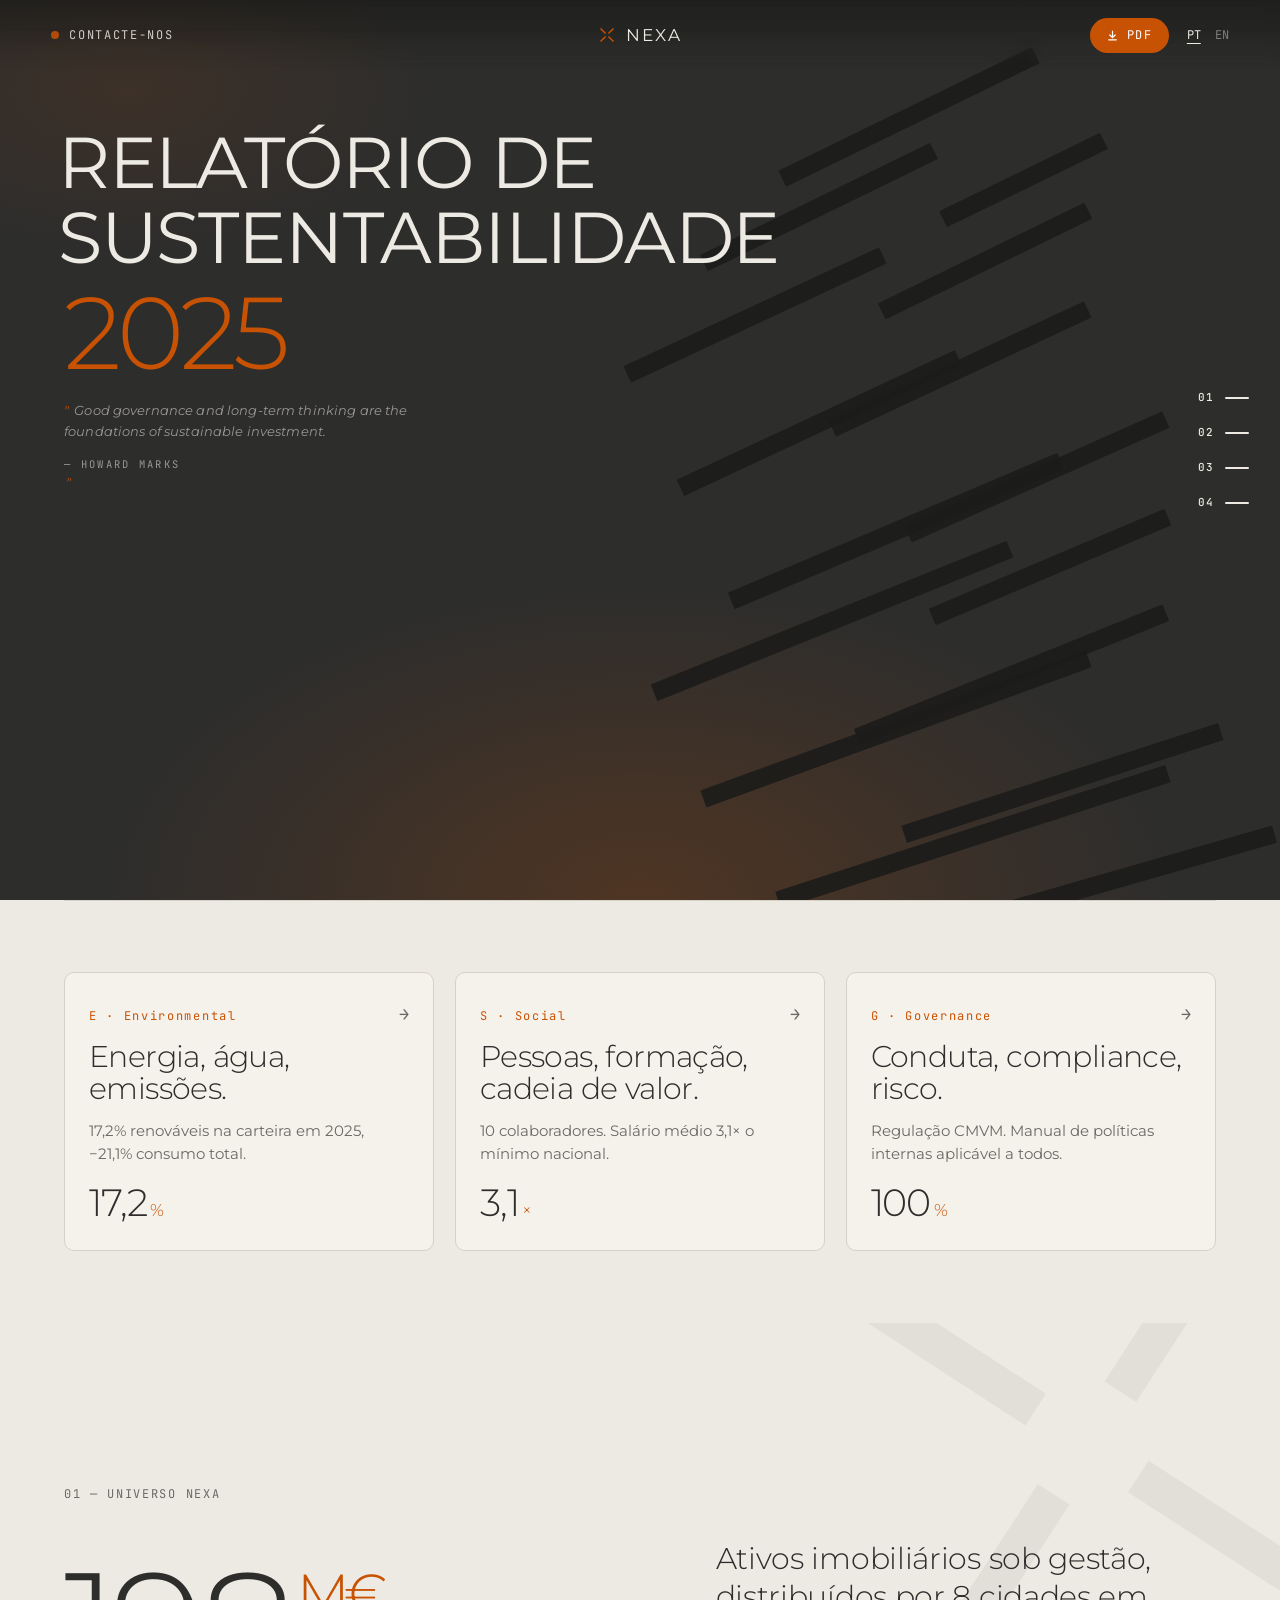
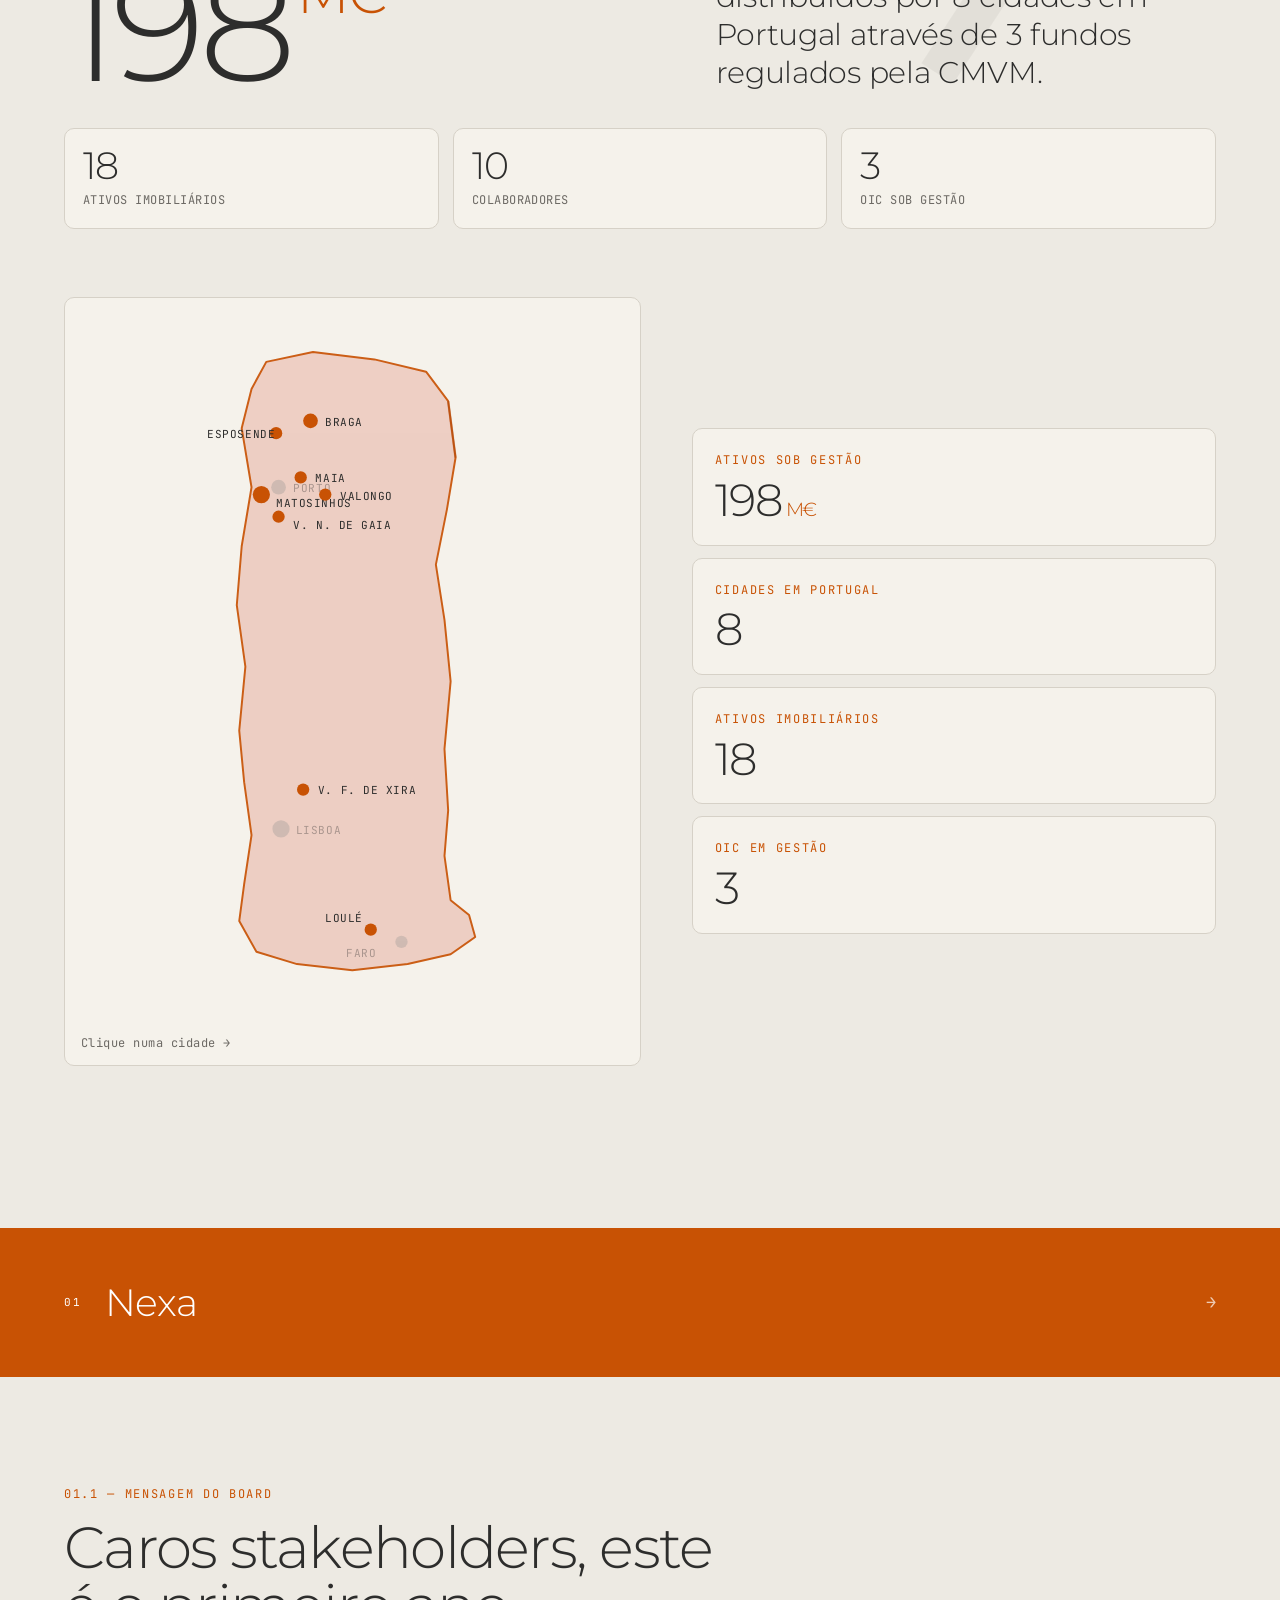
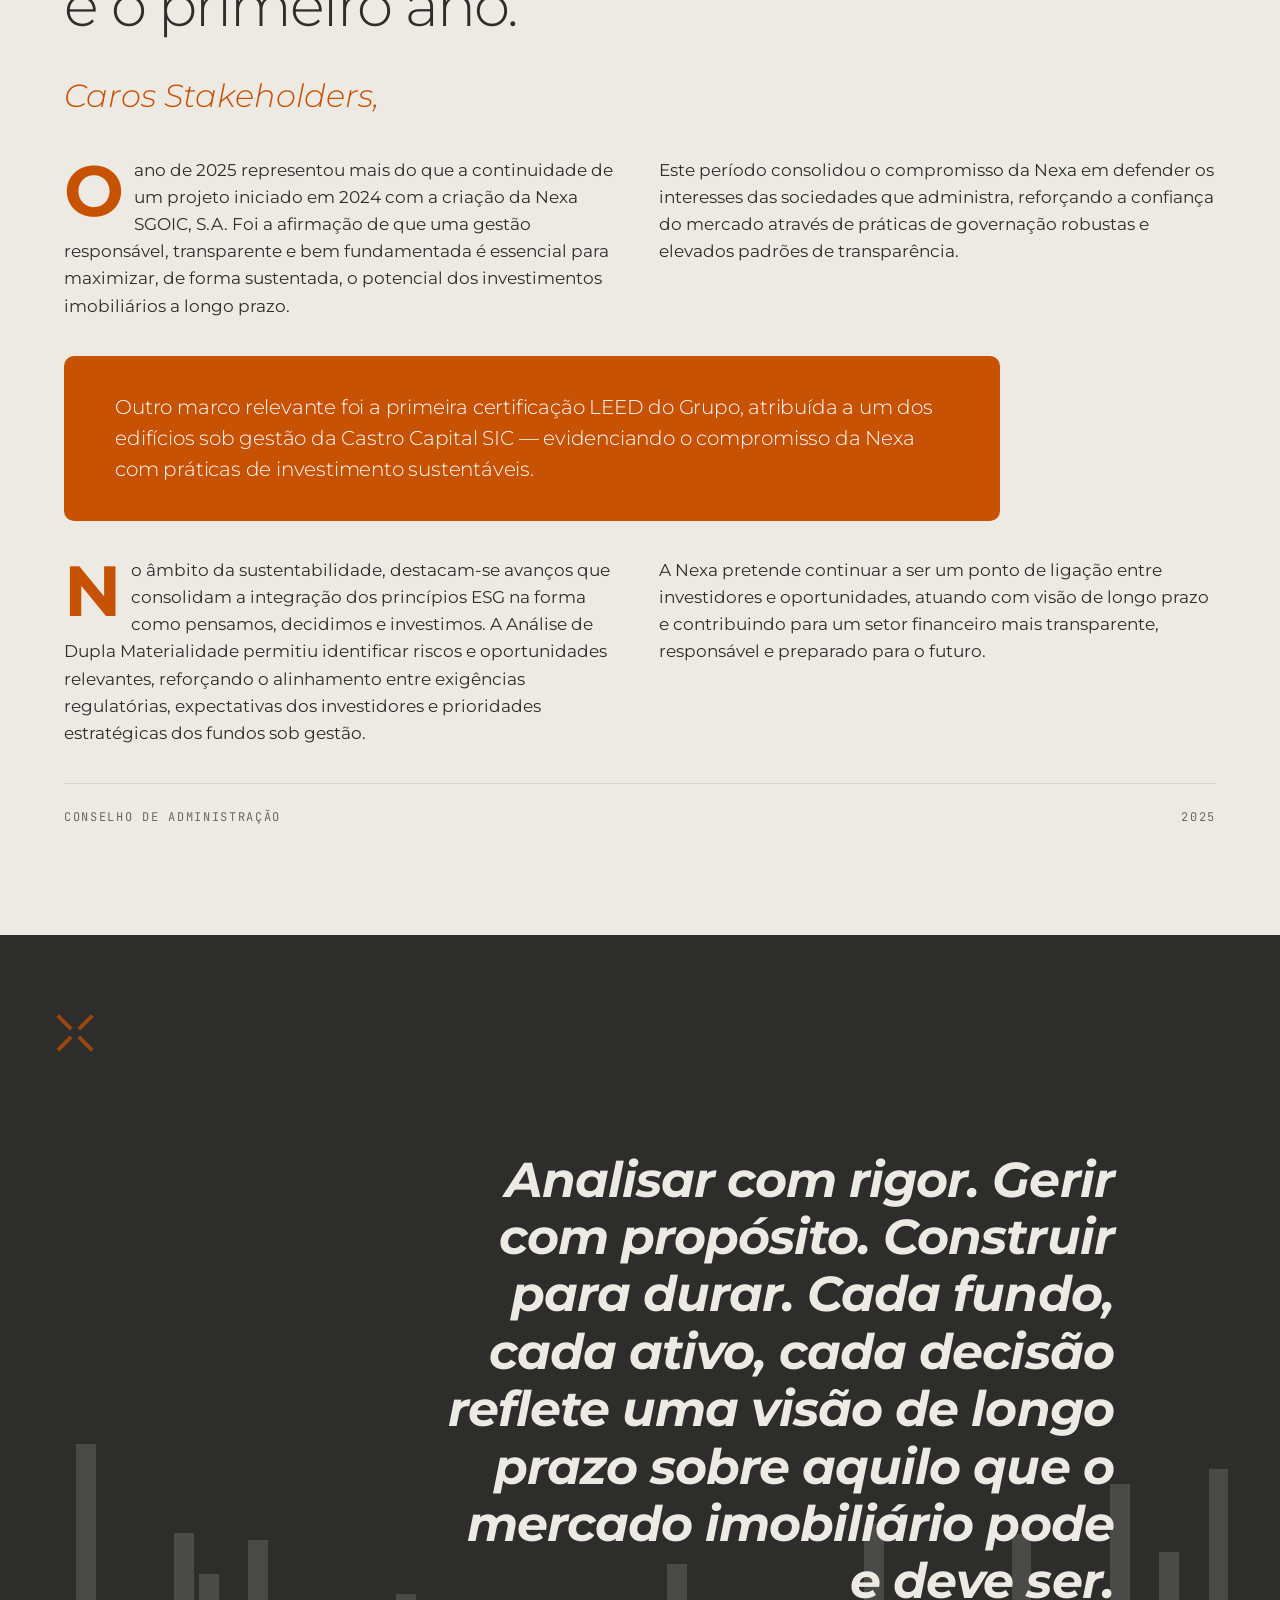
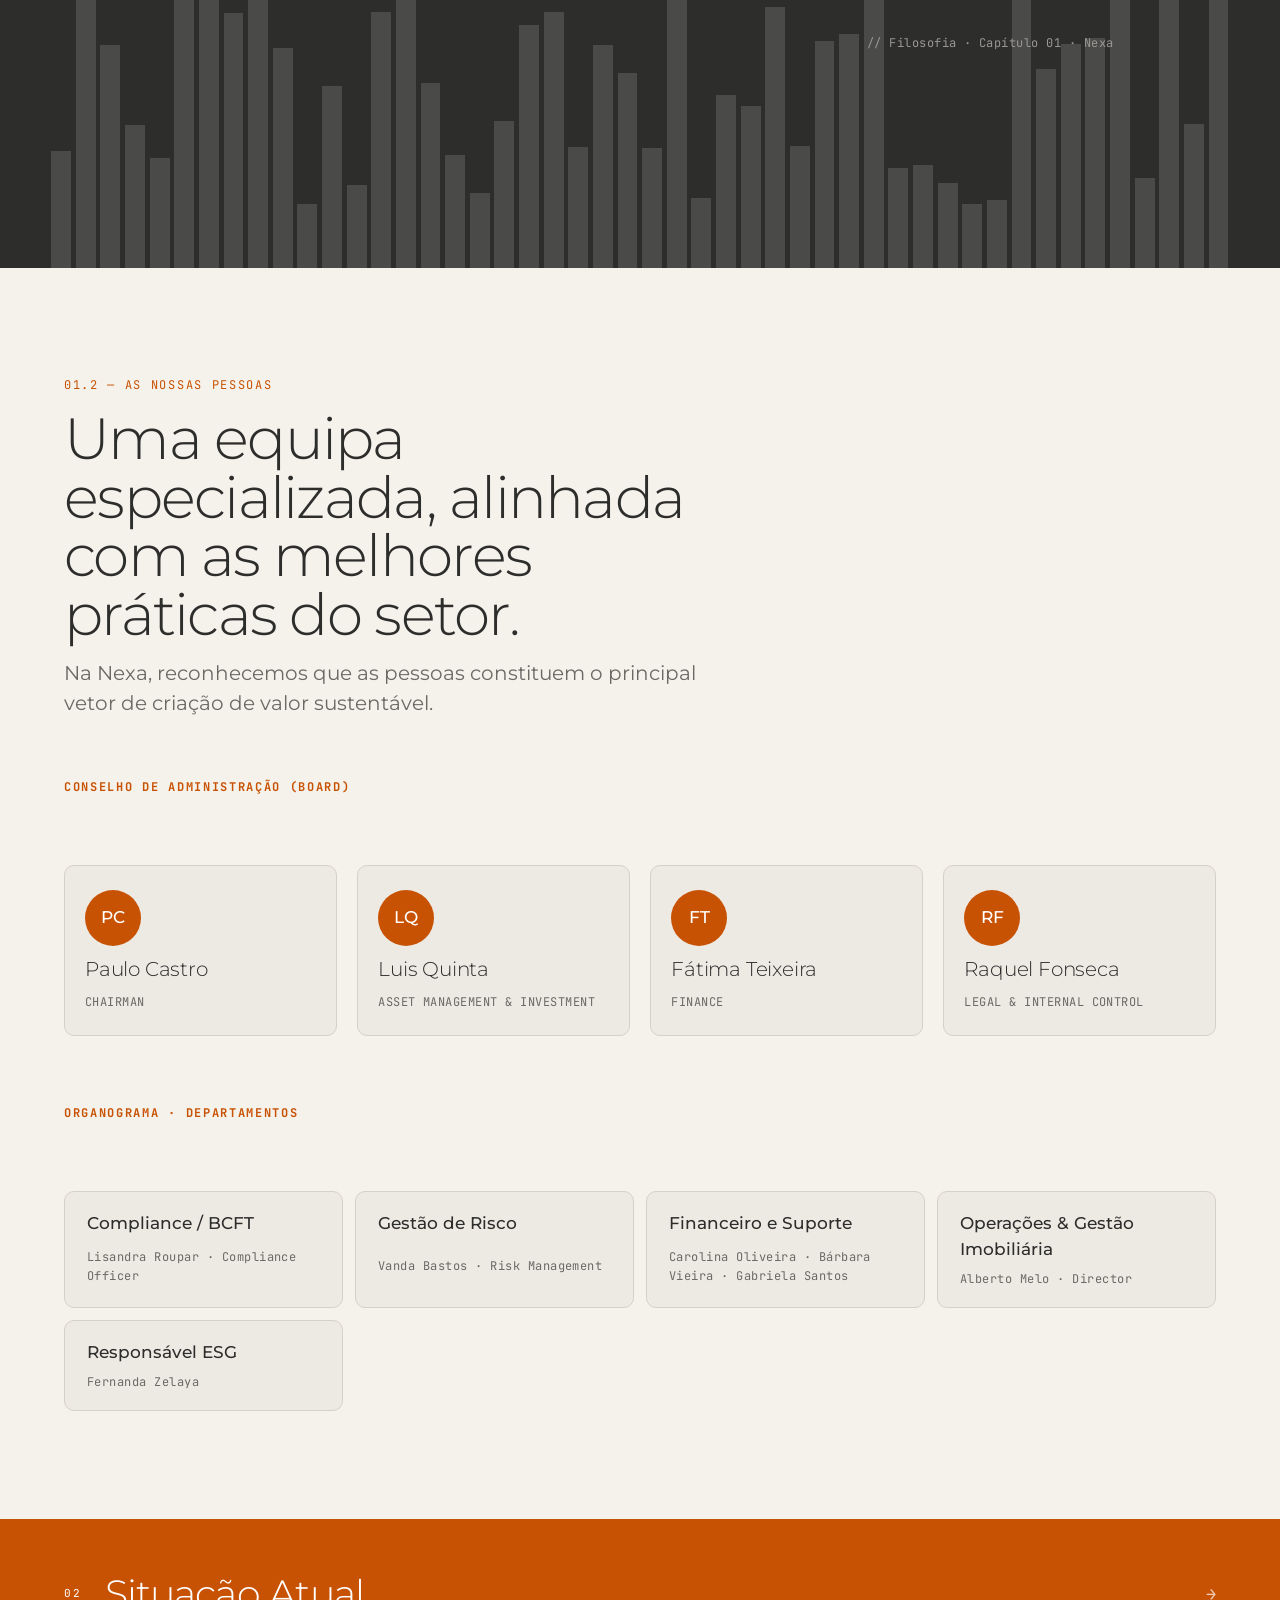
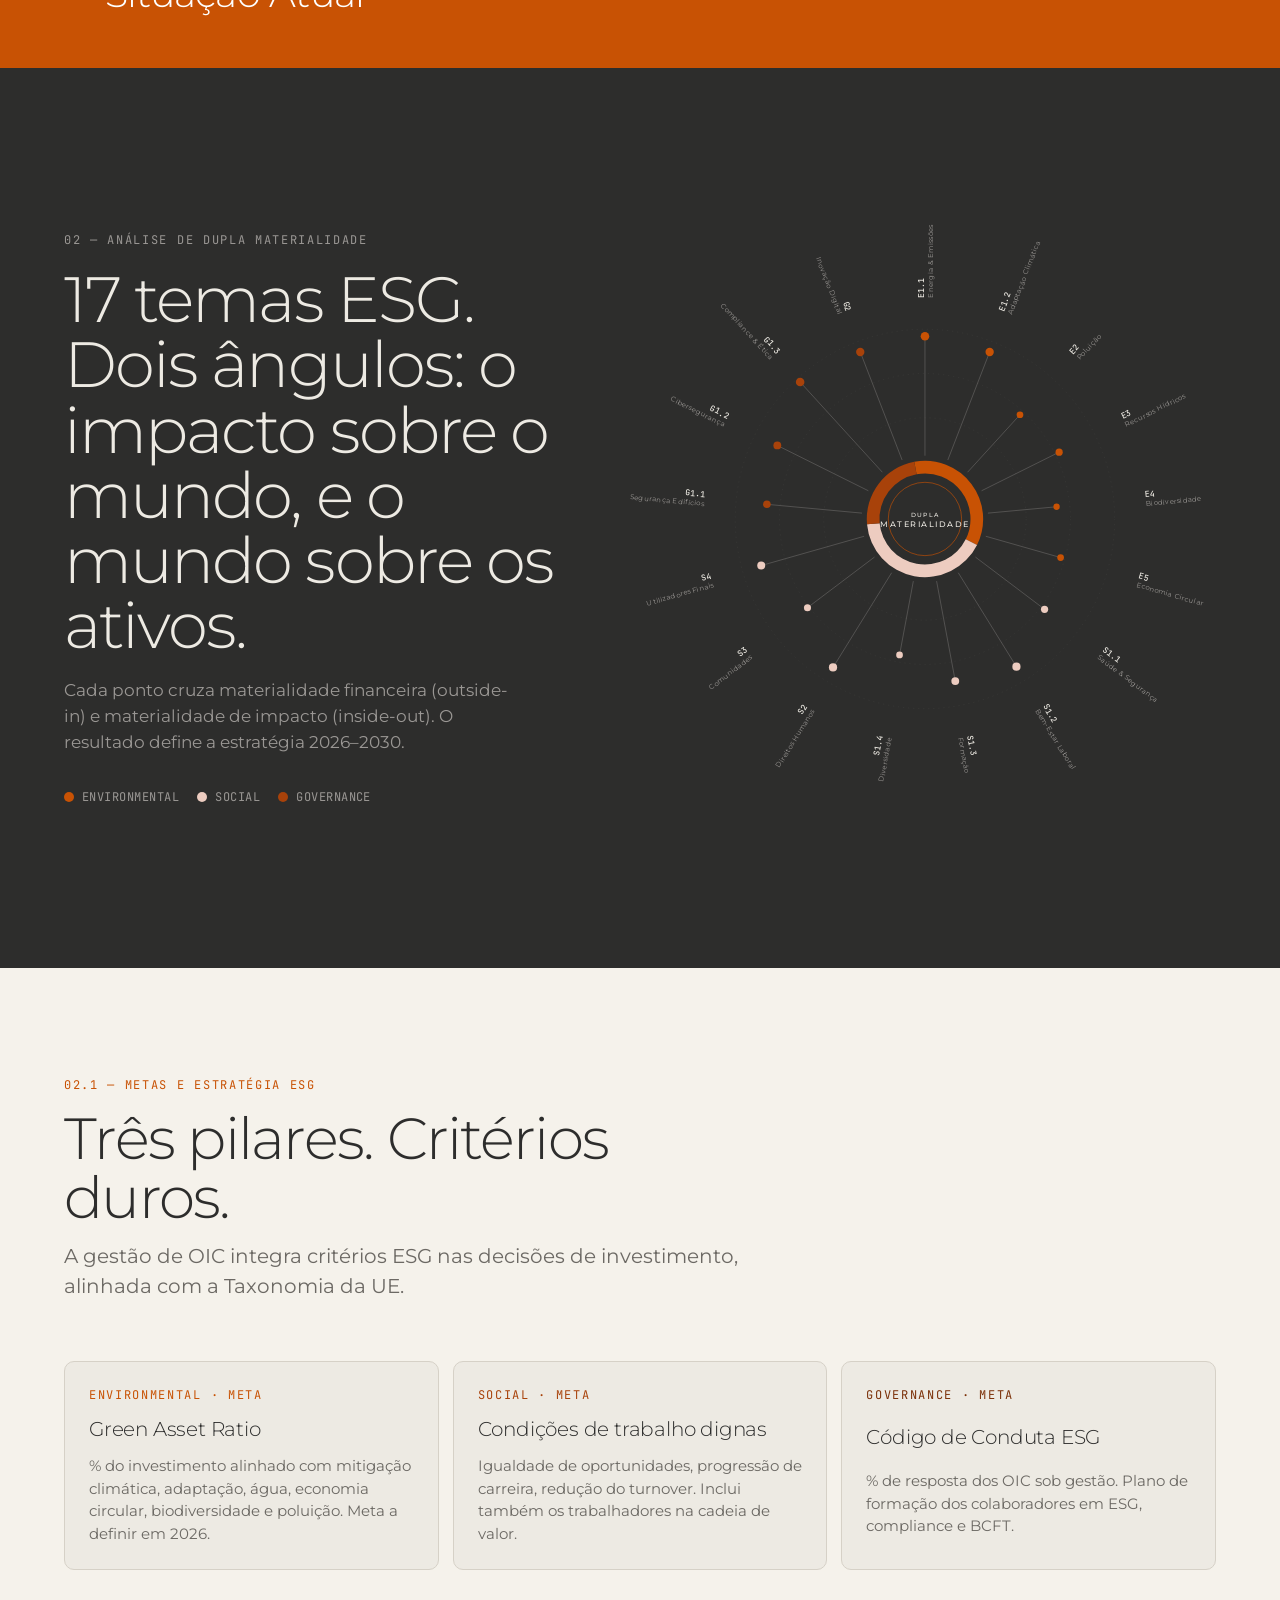
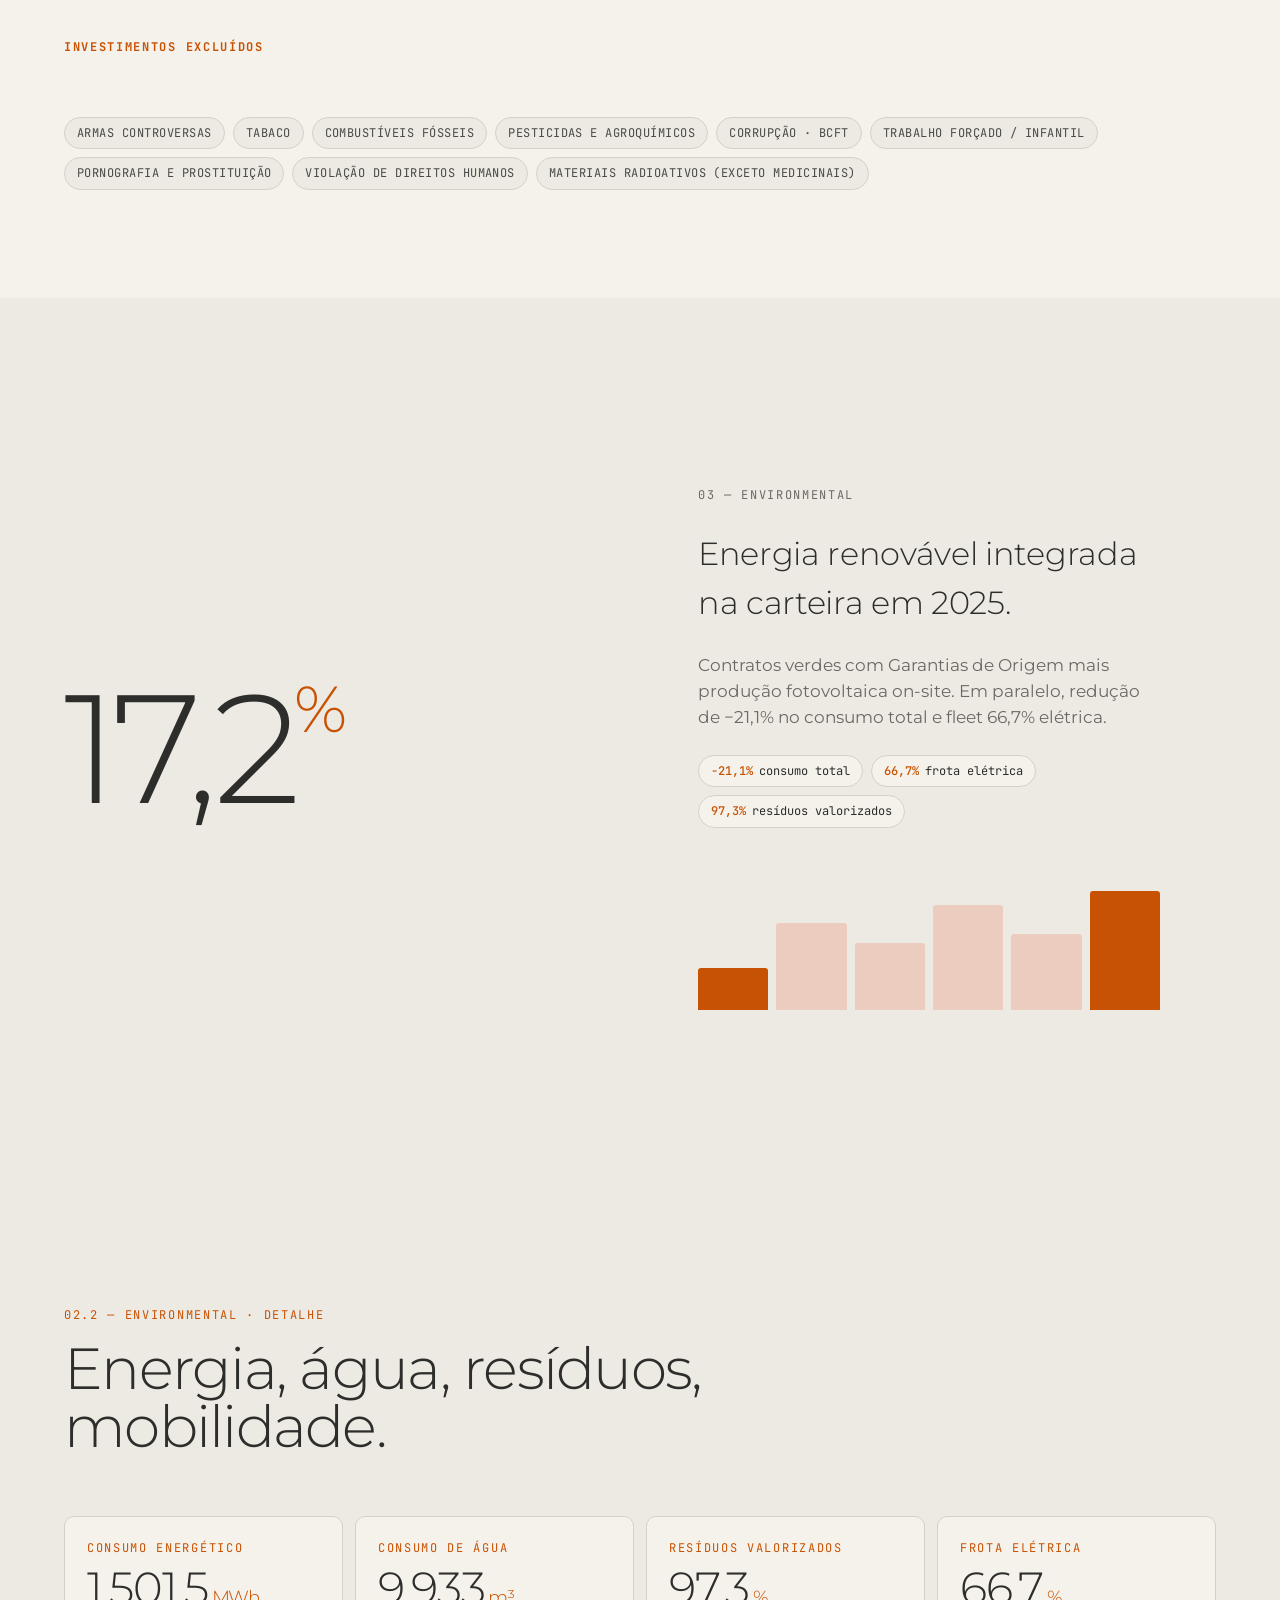
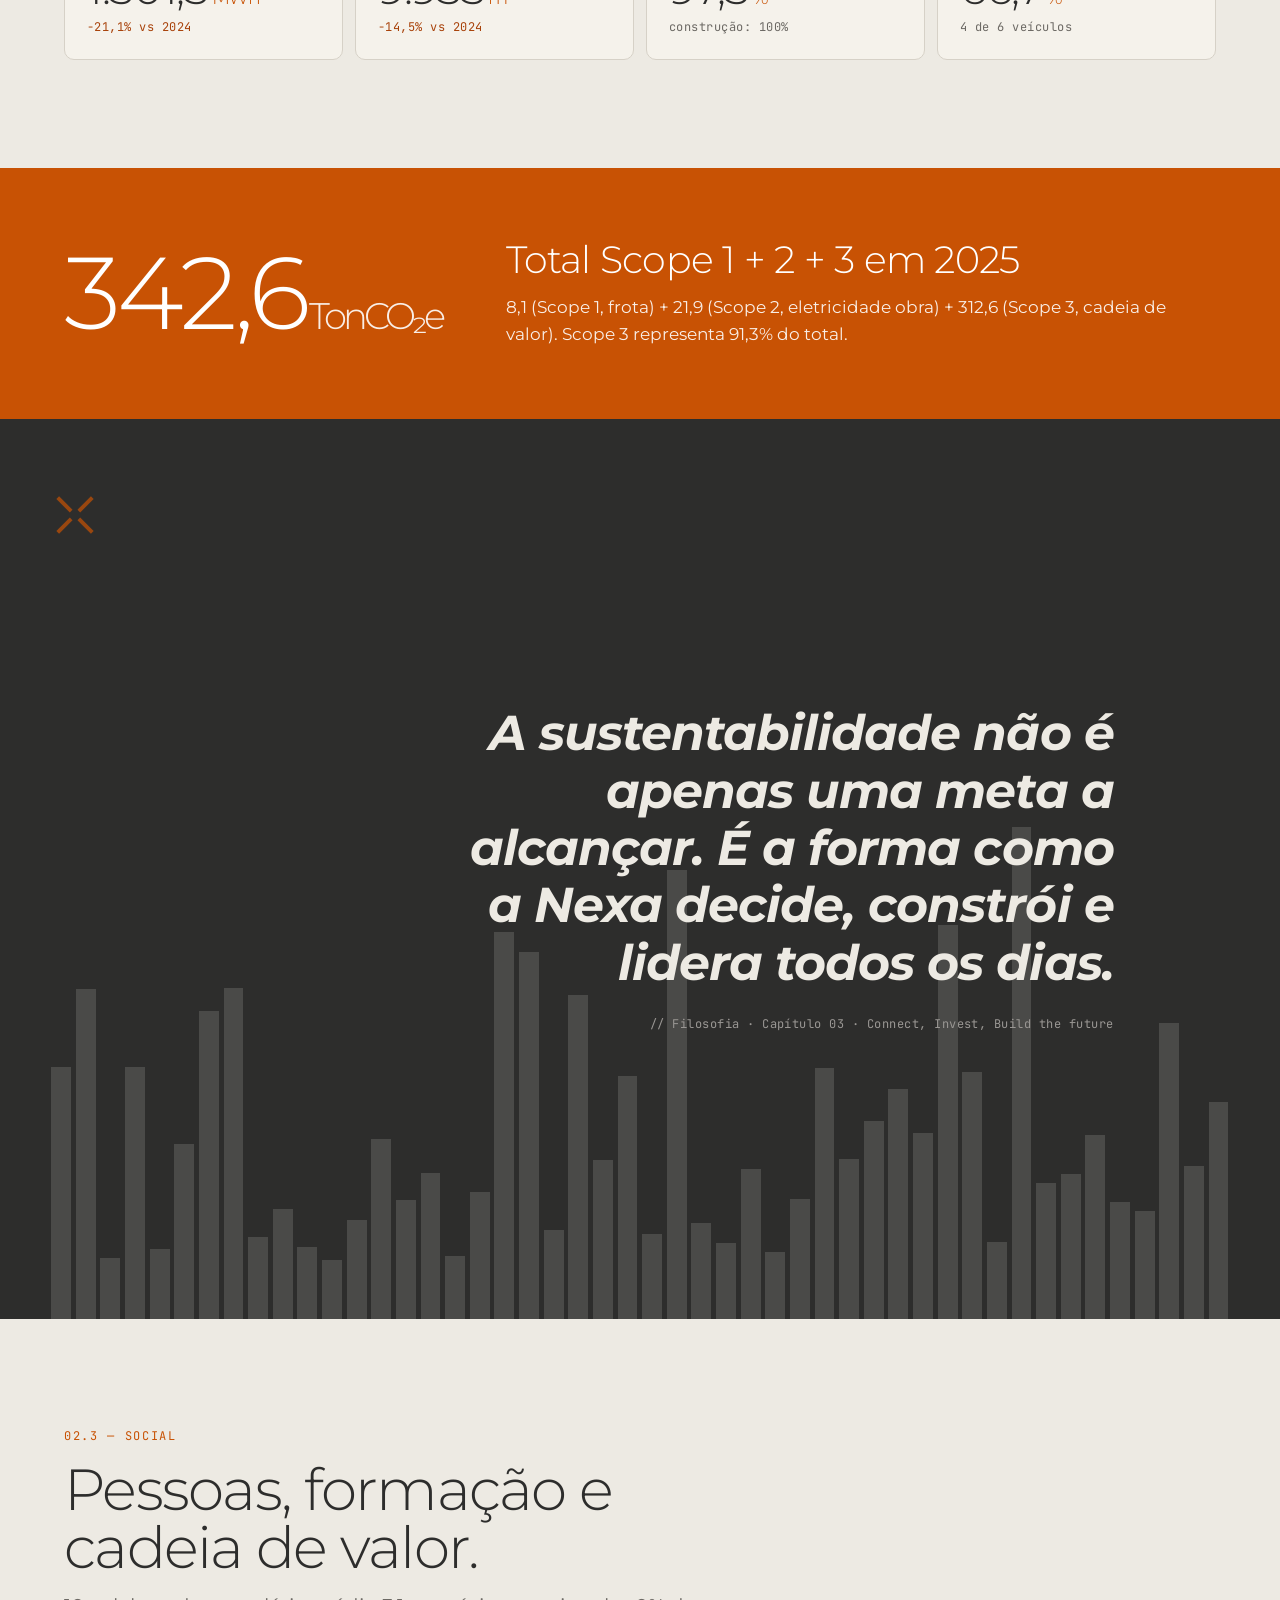
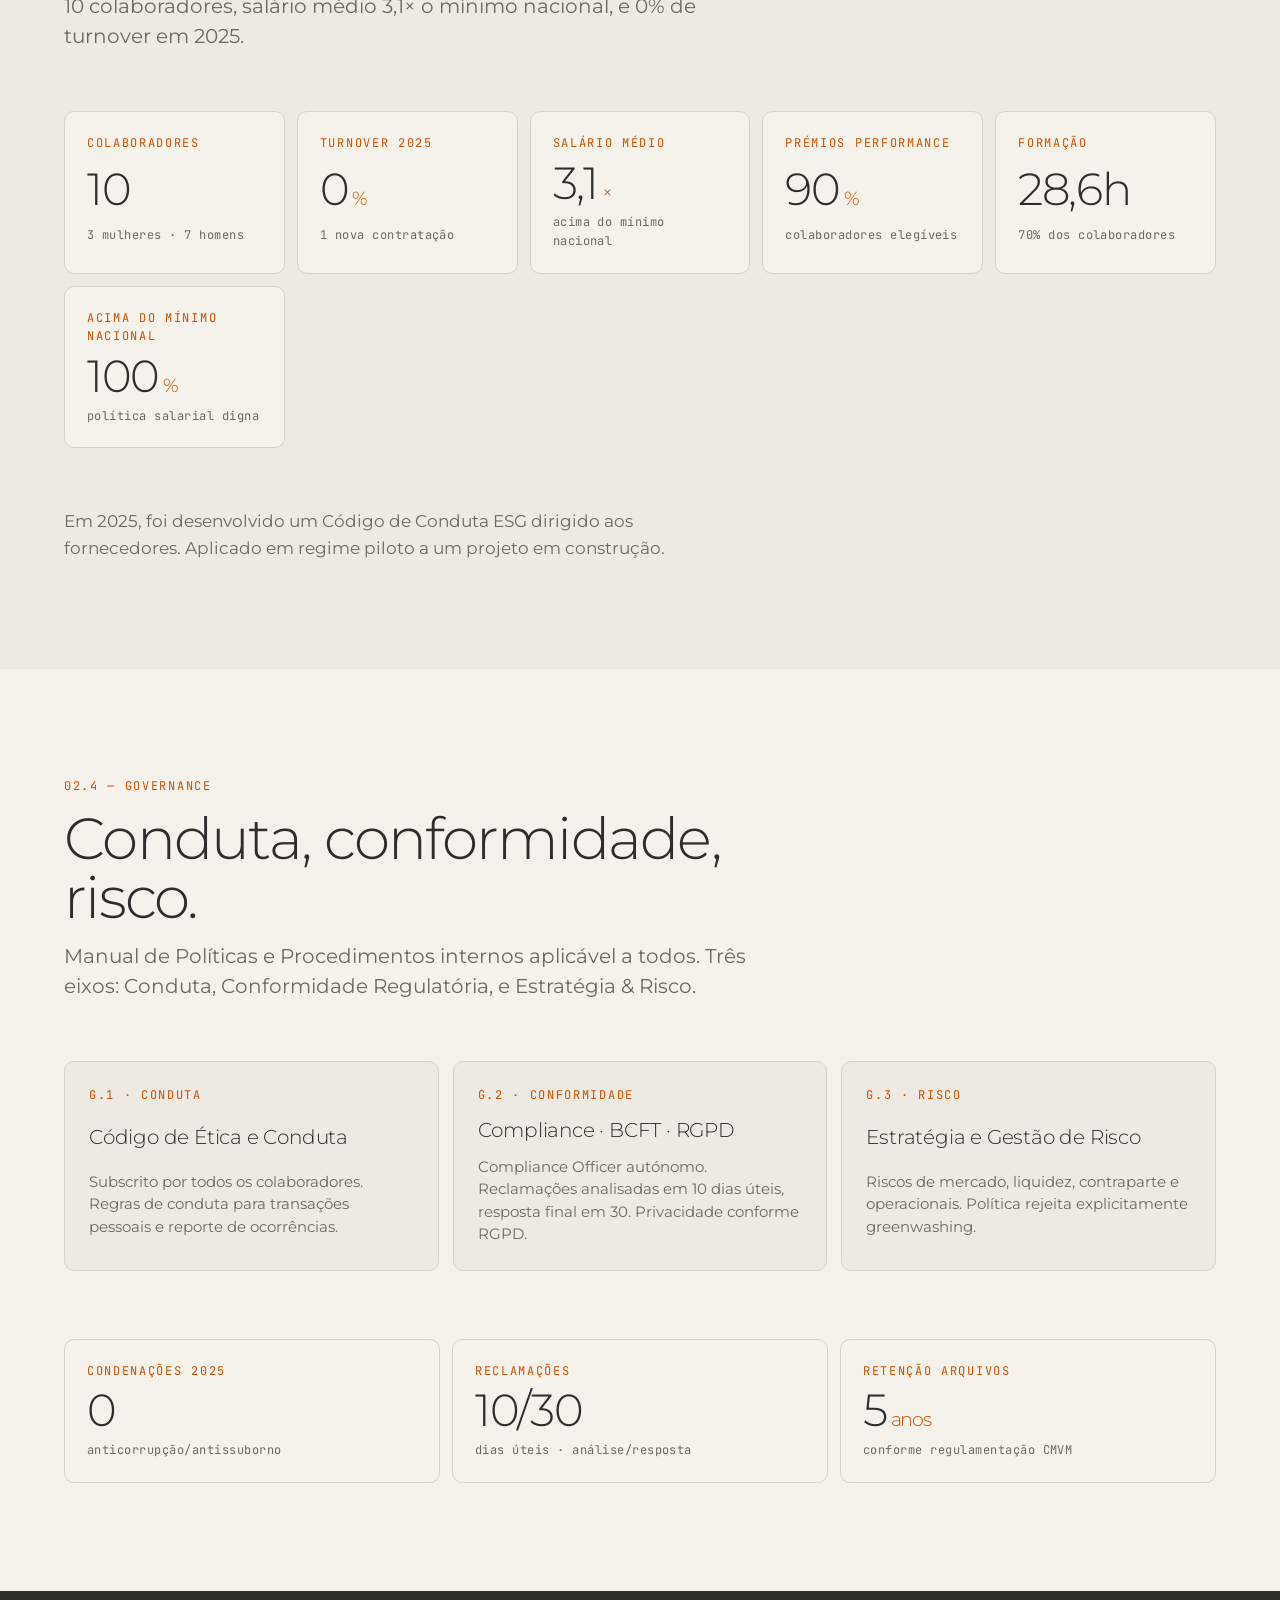
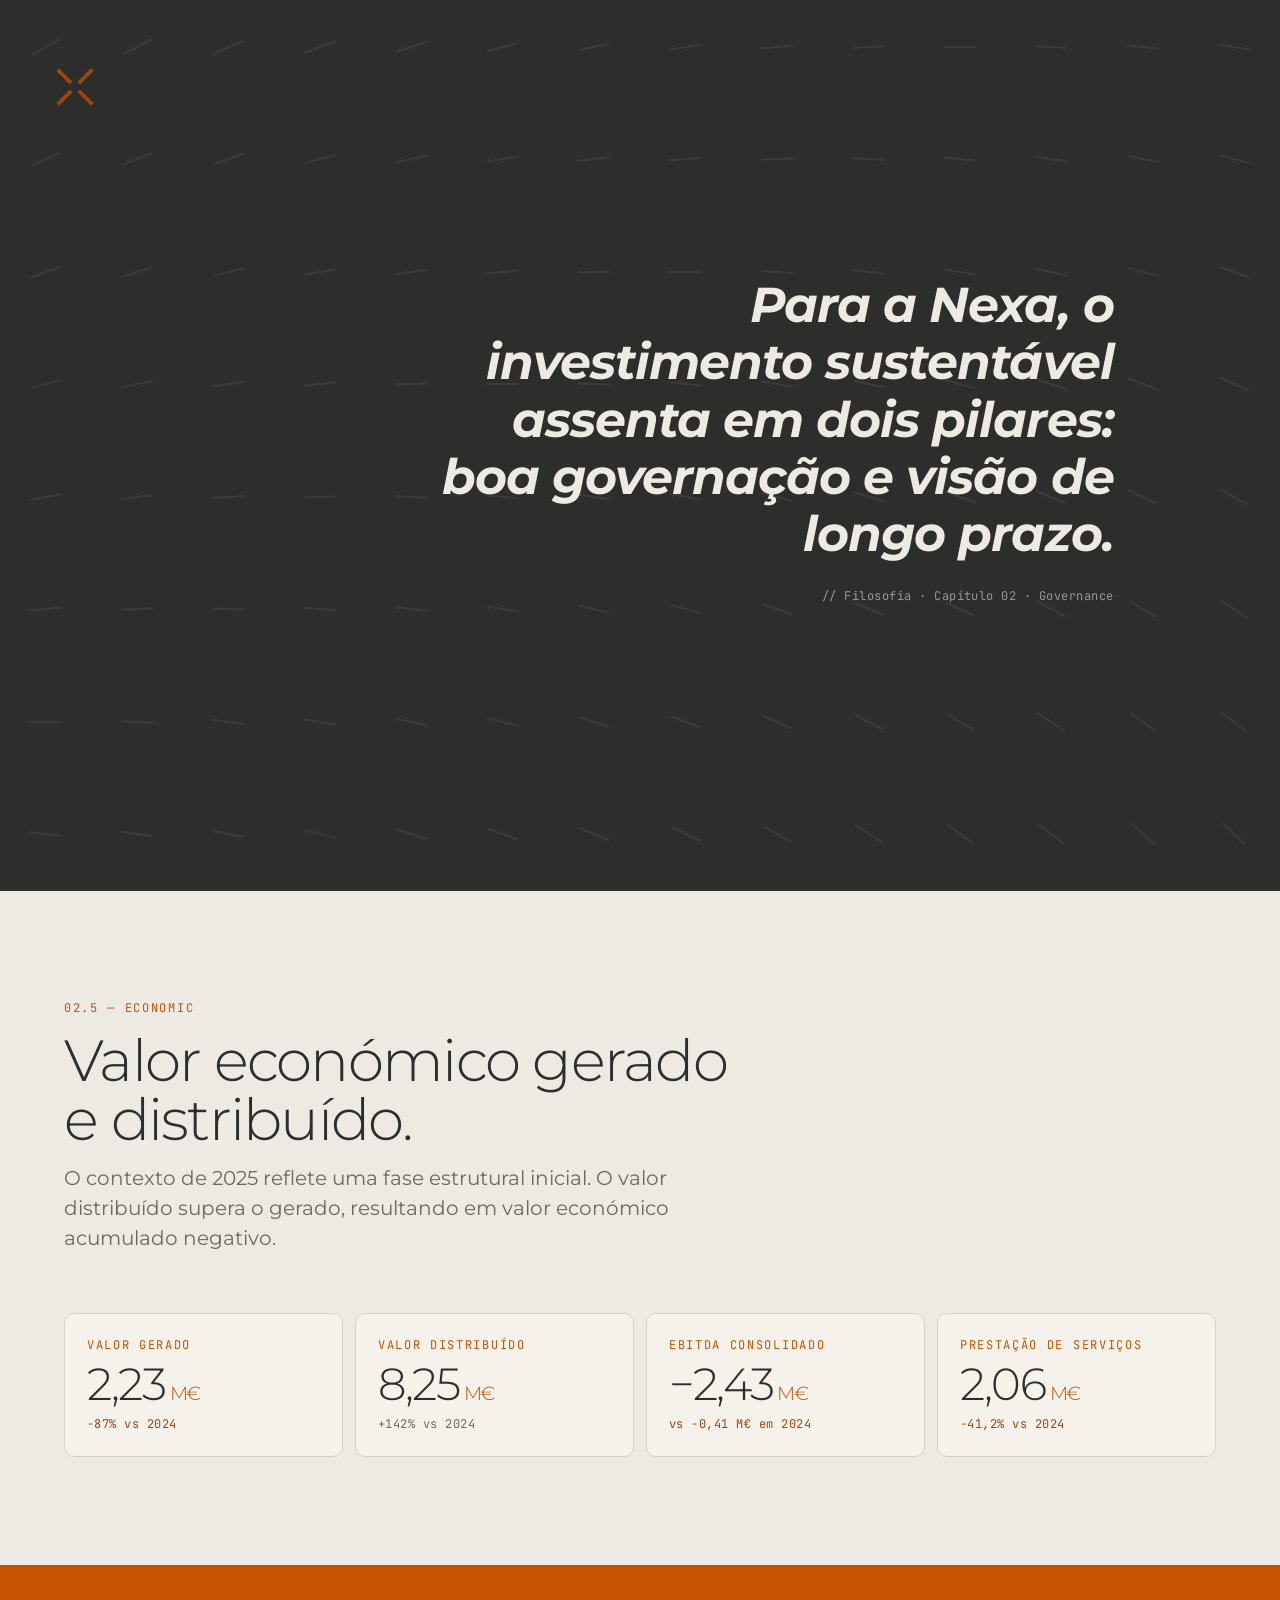
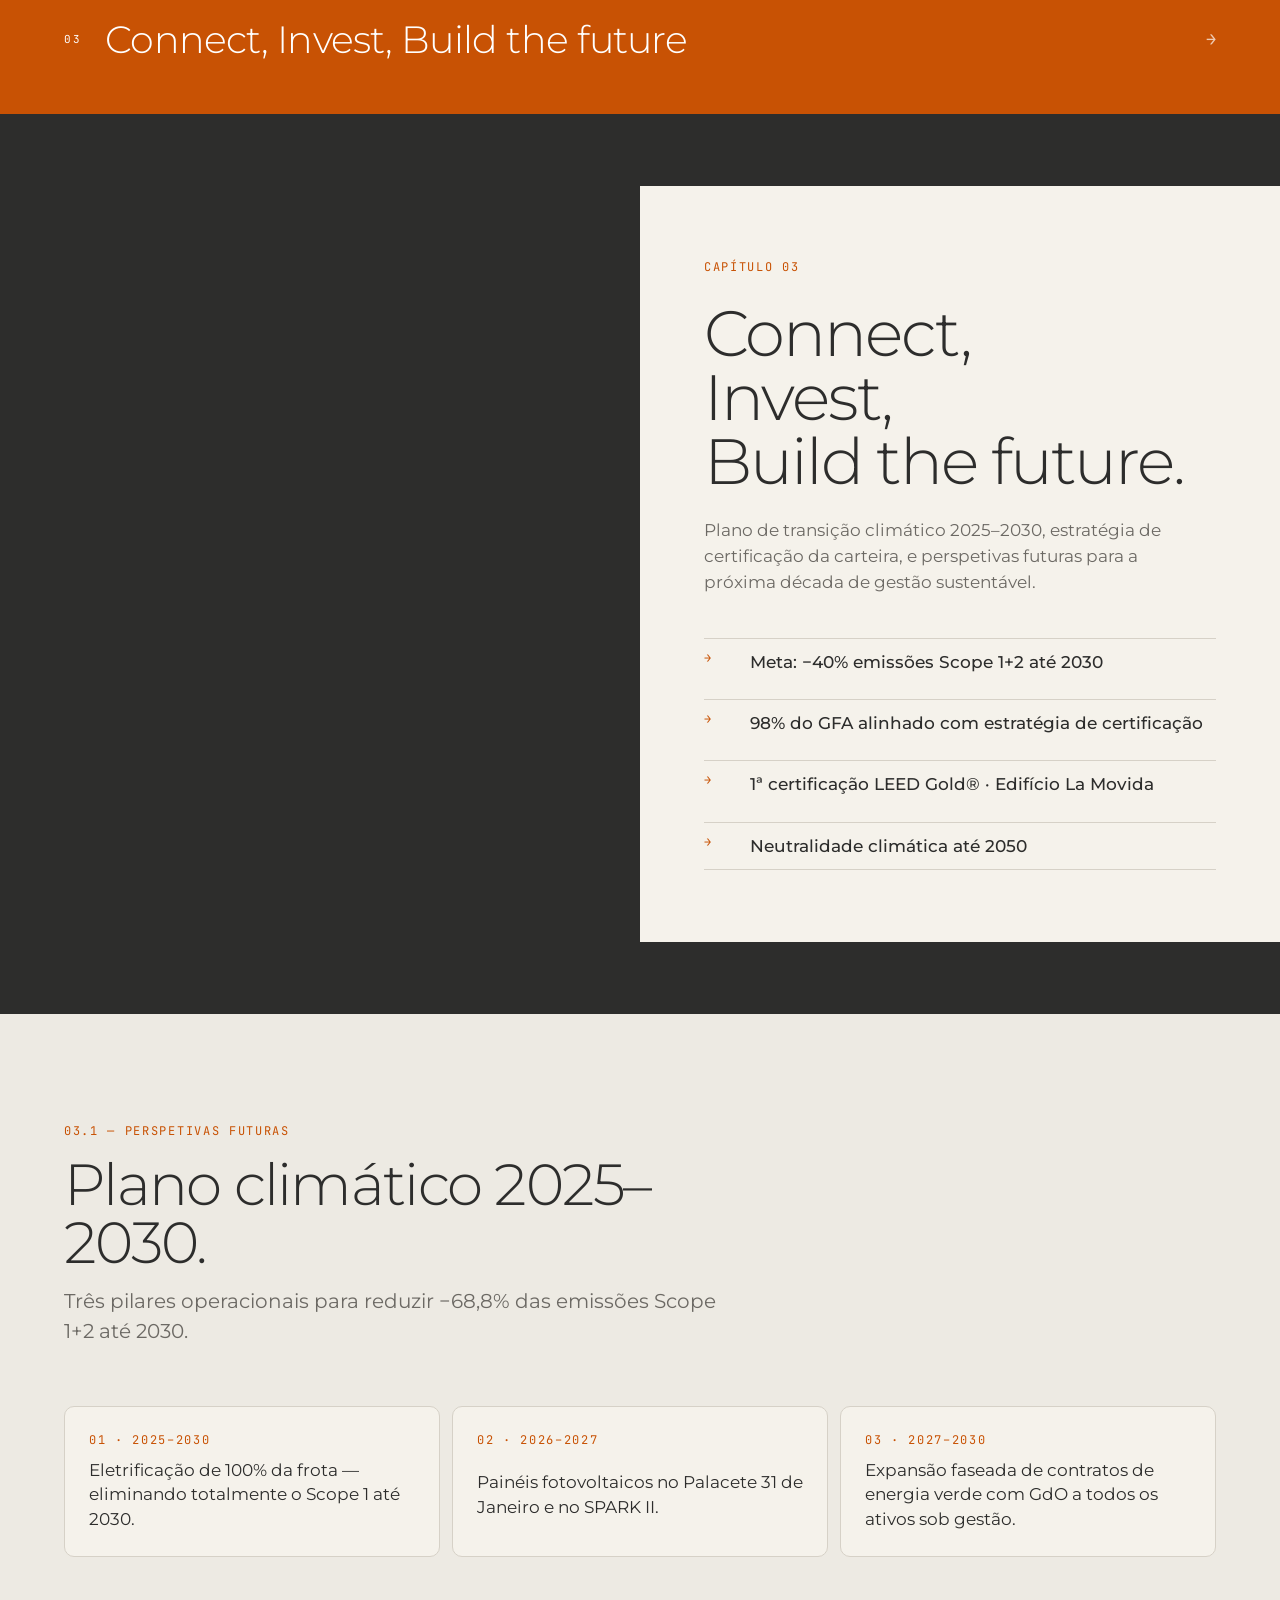
==== index.html @ 5db73e66 "RS NEXA 2025: full web edition - Hero: title strokes explosion → Montserrat crossfade, big X centere" ====
<!doctype html>
<html lang="pt">
<head>
  <meta charset="utf-8">
  <title>NEXA · Relatório de Sustentabilidade 2025</title>
  <meta name="viewport" content="width=device-width, initial-scale=1">
  <link rel="preconnect" href="https://fonts.googleapis.com">
  <link rel="preconnect" href="https://fonts.gstatic.com" crossorigin>
  <link rel="stylesheet" href="https://fonts.googleapis.com/css2?family=Montserrat:ital,wght@0,200;0,300;0,400;0,500;0,600;0,700;0,800;1,300;1,400;1,700&family=JetBrains+Mono:wght@400;500&display=swap">
  <link rel="stylesheet" href="nx-tokens.css">
  <style>
    /* ============ BASE ============ */
    *,*::before,*::after{box-sizing:border-box;margin:0;padding:0}
    html{scroll-behavior:smooth}
    html,body{overflow-x:hidden}
    body{
      font-family:var(--nx-font-sans);
      font-size:var(--nx-size-md);
      line-height:var(--nx-leading-body);
      color:var(--nx-ink);
      background:var(--nx-ink);
      -webkit-font-smoothing:antialiased;
      cursor:none; /* custom cursor */
    }
    body.is-touch{cursor:auto}
    img,svg{display:block;max-width:100%}
    a{color:inherit;text-decoration:none}
    button{font:inherit;cursor:none;border:0;background:none;color:inherit}

    /* ============ CURSOR COMPANION · always orange ============ */
    .nx-cursor{
      position:fixed;left:0;top:0;width:28px;height:28px;
      pointer-events:none;z-index:9999;
      transform:translate(-50%,-50%);
      transition:opacity .25s var(--nx-ease-out), width .2s var(--nx-ease-out), height .2s var(--nx-ease-out);
      will-change:transform;
      color:var(--nx-orange);
      filter:drop-shadow(0 0 6px rgba(0,0,0,.25));
    }
    .nx-cursor svg{width:100%;height:100%}
    .nx-cursor.is-hot{width:54px;height:54px}
    body.is-touch .nx-cursor{display:none}

    /* ============ TOP CHROME ============ */
    .nx-chrome{
      position:fixed;top:0;left:0;right:0;z-index:100;
      padding:18px clamp(20px, 4vw, 56px);
      display:grid;grid-template-columns:1fr auto 1fr;align-items:center;gap:24px;
      color:var(--nx-on-ink);
      pointer-events:none;
      isolation:isolate;
    }
    .nx-chrome__contact{
      pointer-events:auto;justify-self:start;
      display:inline-flex;gap:10px;align-items:center;
      font-family:var(--nx-font-mono);font-size:var(--nx-size-2xs);
      letter-spacing:var(--nx-track-caps);text-transform:uppercase;
      color:var(--nx-on-ink);opacity:.85;transition:opacity .2s var(--nx-ease-out);
    }
    .nx-chrome__contact:hover{opacity:1}
    .nx-chrome__dot{
      width:8px;height:8px;border-radius:50%;background:var(--nx-orange);
      box-shadow:0 0 0 0 var(--nx-orange);
      animation:nxPulseDot 2.2s var(--nx-ease-out) infinite;
    }
    @keyframes nxPulseDot{
      0%,100%{box-shadow:0 0 0 0 rgba(200,82,4,.6)}
      50%    {box-shadow:0 0 0 6px rgba(200,82,4,0)}
    }
    .nx-chrome__right{
      pointer-events:auto;justify-self:end;
      display:inline-flex;align-items:center;gap:18px;
    }
    .nx-chrome__pdf{
      display:inline-flex;align-items:center;gap:8px;
      padding:8px 16px;border-radius:var(--nx-r-pill);
      background:var(--nx-orange);color:#fff;cursor:none;
      font-family:var(--nx-font-mono);font-size:var(--nx-size-2xs);
      letter-spacing:var(--nx-track-caps);text-transform:uppercase;
      transition:background .2s var(--nx-ease-out),transform .2s var(--nx-ease-out);
    }
    .nx-chrome__pdf:hover{background:var(--nx-orange-deep);transform:translateY(-1px)}
    .nx-chrome__pdf svg{width:13px;height:13px;stroke:currentColor;fill:none;stroke-width:2.2;stroke-linecap:round;stroke-linejoin:round}
    /* subtle backdrop so the chrome stays readable on both ink and bone sections */
    .nx-chrome::before{
      content:"";position:absolute;inset:0;z-index:-1;
      background:linear-gradient(to bottom, rgba(20,20,18,.55), rgba(20,20,18,0));
      backdrop-filter:blur(8px);-webkit-backdrop-filter:blur(8px);
      mask-image:linear-gradient(to bottom, #000 40%, transparent);
      -webkit-mask-image:linear-gradient(to bottom, #000 40%, transparent);
    }
    .nx-chrome > *{pointer-events:auto}
    .nx-chrome__brand{
      font-size:var(--nx-size-md);font-weight:var(--nx-w-regular);letter-spacing:.14em;
      display:inline-flex;gap:10px;align-items:center;color:var(--nx-on-ink);
    }
    .nx-chrome__x{width:18px;height:18px;color:var(--nx-orange);flex-shrink:0}
    .nx-chrome__mark{display:inline-block}
    .nx-chrome__lang{
      display:inline-flex;gap:14px;font-family:var(--nx-font-mono);font-size:var(--nx-size-2xs);
      letter-spacing:var(--nx-track-loose);
    }
    .nx-chrome__lang button{opacity:.45;transition:opacity .2s var(--nx-ease-out)}
    .nx-chrome__lang button.is-on{opacity:1;text-decoration:underline;text-underline-offset:4px}
    .nx-chrome__lang button:hover{opacity:1}

    /* progress bar (right edge) */
    .nx-progress{
      position:fixed;top:0;right:0;width:2px;height:100vh;z-index:90;
      background:transparent;pointer-events:none;
    }
    .nx-progress__fill{
      position:absolute;top:0;left:0;width:100%;height:0;
      background:var(--nx-orange);
      transition:height 0.05s linear;
    }

    /* ============ SECTION SCAFFOLD ============ */
    .nx-stage{
      min-height:100vh;
      position:relative;
      display:grid;
      align-items:center;
      padding:clamp(80px, 12vh, 140px) clamp(20px, 5vw, 80px);
      overflow:hidden;
    }
    .nx-stage--ink{background:var(--nx-ink);color:var(--nx-on-ink)}
    .nx-stage--bone{background:var(--nx-bone);color:var(--nx-ink)}
    .nx-stage--orange{background:var(--nx-orange);color:var(--nx-on-orange)}
    .nx-stage--paper{background:var(--nx-paper);color:var(--nx-ink)}

    /* ═══ HERO · ported from NEXA Motion Sketch v4 (Claude Design handoff) ═══
       Color-inverted: lighter warm-grey bg (#3D3D3B), darker bars (#1A1A18).
       Timeline ~4.5s: title strokes explode→assemble→crossfade · bars cascade
       · big X grows + idle · 2025 + quote fade in · cursor follows w/ parallax. */
    .nx-hero{
      background:#3D3D3B;color:var(--nx-on-ink);
      overflow:hidden;cursor:none;
      align-items:start;justify-items:start;
    }
    .nx-hero__parallax{position:absolute;inset:0;will-change:transform}

    /* Skyline bars · color-inverted */
    .nx-hero__skyline{position:absolute;inset:0;pointer-events:none}
    .nx-bar{
      position:absolute;height:18px;background:#1A1A18;
      transform-origin:50% 50%;
      will-change:transform,opacity,background-color;
      border-radius:1px;
      transition:background-color 240ms var(--nx-ease-out);
    }
    .nx-bar.is-touched{background:var(--nx-orange)}

    /* Title strokes layer (110 sticks explode → assemble) */
    .nx-hero__titlelayer{position:absolute;inset:0;pointer-events:none}
    .nx-ts{
      position:absolute;left:0;top:0;
      height:5px;background:var(--nx-on-ink);
      transform-origin:0 50%;border-radius:1.5px;
      will-change:transform,opacity;
      transition:transform 1800ms cubic-bezier(0.65, 0, 0.2, 1),opacity 1300ms ease;
      opacity:0;
    }
    .nx-hero__titlelayer.is-faded .nx-ts{opacity:0!important;transition:opacity 900ms ease}

    /* Clean Montserrat title · fades in after strokes settle */
    .nx-hero__titlefinal{
      position:absolute;
      left:clamp(28px,4.5vw,96px);top:clamp(80px,14vh,160px);
      font-family:var(--nx-font-sans);font-weight:400;
      font-size:clamp(38px,5.6vw,92px);
      line-height:1.04;letter-spacing:-.015em;
      color:var(--nx-on-ink);text-transform:uppercase;
      opacity:0;transition:opacity 900ms var(--nx-ease-out);
      z-index:5;pointer-events:none;max-width:60vw;
    }
    .nx-hero__titlefinal.is-shown{opacity:1}
    .nx-hero__titlefinal .l2{display:block}

    /* 2025 + quote (left, under title) */
    .nx-hero__belowtitle{
      position:absolute;
      left:clamp(28px,5vw,96px);top:clamp(220px,32vh,360px);
      z-index:8;max-width:44vw;
    }
    .nx-hero__year{
      font-family:var(--nx-font-sans);font-weight:300;
      font-size:clamp(64px,8vw,124px);
      line-height:.88;letter-spacing:-.04em;
      color:var(--nx-orange);margin-bottom:22px;
      opacity:0;transform:translateY(20px);
      animation:nxYearIn 900ms var(--nx-ease-arch) 2900ms forwards;
    }
    @keyframes nxYearIn{to{opacity:1;transform:translateY(0)}}

    .nx-hero__quote{
      font-family:var(--nx-font-sans);font-style:italic;font-weight:400;
      font-size:clamp(13px,1.05vw,16px);
      line-height:1.55;letter-spacing:.01em;
      color:var(--nx-mid);max-width:380px;
      opacity:0;animation:nxFadeIn 900ms var(--nx-ease-out) 3400ms forwards;
    }
    .nx-hero__quote::before{content:'"';color:var(--nx-orange);margin-right:2px}
    .nx-hero__quote::after {content:'"';color:var(--nx-orange);margin-left:2px}
    .nx-hero__quoteattr{
      display:block;margin-top:14px;
      font-family:var(--nx-font-mono);font-style:normal;
      font-size:10.5px;letter-spacing:.22em;
      color:var(--nx-mid);text-transform:uppercase;
    }
    .nx-hero__quoteattr::before{content:"— "}

    /* Big X · grows in, then idle-breathes */
    .nx-hero__centerx{
      position:absolute;left:50%;top:50%;
      transform:translate(-50%,-50%) scale(0) rotate(-12deg);
      z-index:7;
      width:clamp(180px,26vw,380px);height:clamp(180px,26vw,380px);
      opacity:0;
      animation:nxXGrow 1500ms var(--nx-ease-spring) 1600ms forwards;
    }
    @keyframes nxXGrow{
      0%   {transform:translate(-50%,-50%) scale(0)   rotate(-12deg);opacity:0}
      60%  {opacity:1}
      100% {transform:translate(-50%,-50%) scale(1)   rotate(0deg);  opacity:1}
    }
    .nx-hero__centerx.is-idle{animation:nxXIdle 8s ease-in-out infinite}
    @keyframes nxXIdle{
      0%,100% {transform:translate(-50%,-50%) scale(1)    rotate(0deg)}
      50%     {transform:translate(-50%,-50%) scale(1.03) rotate(0.6deg)}
    }
    .nx-hero__centerx line{
      stroke:var(--nx-orange);stroke-width:7;stroke-linecap:square;fill:none;
    }

    /* Cursor companion (parallax follow + hot state) */
    .nx-cursor-x{
      position:fixed;width:26px;height:26px;
      pointer-events:none;z-index:1000;
      opacity:0;transform:translate(-50%,-50%);
      transition:opacity 240ms,width 200ms,height 200ms;
      mix-blend-mode:screen;
    }
    .nx-cursor-x.is-on{opacity:.85}
    .nx-cursor-x.is-hot{width:40px;height:40px;opacity:1}
    .nx-cursor-x line{stroke:var(--nx-orange);stroke-width:8;fill:none;stroke-linecap:square}
    body.is-touch .nx-cursor-x{display:none}

    .nx-hero__sub{
      position:absolute;bottom:clamp(80px,14vh,140px);left:0;right:0;
      display:flex;flex-direction:column;align-items:center;gap:12px;
      opacity:0;animation:nxFadeIn 1s 4.0s var(--nx-ease-out) forwards;
    }
    .nx-hero__scroll{
      width:1px;height:48px;background:var(--nx-mid);
      position:relative;overflow:hidden;margin-top:8px;
    }
    .nx-hero__scroll::after{
      content:"";position:absolute;left:0;top:-100%;width:100%;height:50%;background:var(--nx-orange);
      animation:nxScrollHint 2s infinite;
    }
    @keyframes nxScrollHint{0%{top:-50%}100%{top:100%}}

    @keyframes nxFadeIn{to{opacity:1}}

    /* ============ IMPACT (02) — 198M€ ============ */
    .nx-impact{align-items:end;padding-block:18vh}
    .nx-impact__grid{display:grid;grid-template-columns:1fr;gap:clamp(24px,4vh,64px);width:100%;max-width:1440px;margin:0 auto}
    .nx-impact__eyebrow{font-family:var(--nx-font-mono);font-size:var(--nx-size-2xs);color:var(--nx-mute-on-bone);letter-spacing:var(--nx-track-caps);text-transform:uppercase}
    .nx-impact__num{
      font-size:clamp(4rem, 12vw, 11rem);
      font-weight:var(--nx-w-light);
      line-height:.86;
      letter-spacing:-.04em;
      color:var(--nx-ink);
      display:inline-flex;align-items:flex-start;gap:.05em;
      opacity:0;transform:translateX(-40px);transition:transform 1.2s var(--nx-ease-arch), opacity 1.2s var(--nx-ease-out);
    }
    .nx-impact__num .unit{font-size:.36em;color:var(--nx-orange);margin-top:.18em}
    .nx-impact.is-in .nx-impact__num{opacity:1;transform:translateX(0)}

    .nx-impact__row{display:grid;grid-template-columns:1.2fr 1fr;gap:clamp(24px,4vw,80px);align-items:end}
    .nx-impact__lede{
      font-size:clamp(1.2rem,2.4vw,1.9rem);
      font-weight:var(--nx-w-light);letter-spacing:-.01em;
      max-width:32ch;line-height:1.25;
      opacity:0;transform:translateY(20px);transition:transform 1s .4s var(--nx-ease-arch), opacity 1s .4s var(--nx-ease-out);
    }
    .nx-impact.is-in .nx-impact__lede{opacity:1;transform:translateY(0)}
    .nx-impact__lede em{font-style:normal;color:var(--nx-orange);font-weight:var(--nx-w-regular)}

    .nx-impact__mini{display:grid;grid-template-columns:repeat(3,1fr);gap:14px}
    .nx-impact__mini > div{
      padding:18px;background:var(--nx-paper);border:1px solid var(--nx-line);border-radius:var(--nx-r-md);
      display:grid;gap:6px;
      opacity:0;transform:translateY(28px);transition:transform .8s var(--nx-ease-arch), opacity .8s var(--nx-ease-out);
    }
    .nx-impact.is-in .nx-impact__mini > div:nth-child(1){transition-delay:.7s}
    .nx-impact.is-in .nx-impact__mini > div:nth-child(2){transition-delay:.85s}
    .nx-impact.is-in .nx-impact__mini > div:nth-child(3){transition-delay:1s}
    .nx-impact.is-in .nx-impact__mini > div{opacity:1;transform:translateY(0)}
    .nx-impact__mini b{display:block;font-size:clamp(1.6rem,3vw,2.4rem);font-weight:var(--nx-w-light);color:var(--nx-ink);letter-spacing:-.02em;line-height:1}
    .nx-impact__mini span{font-size:var(--nx-size-2xs);color:var(--nx-mute-on-bone);letter-spacing:var(--nx-track-loose);text-transform:uppercase;font-family:var(--nx-font-mono)}

    /* X mark watermark on impact */
    .nx-impact__x{
      position:absolute;right:-6%;top:-10%;width:60vh;aspect-ratio:1;opacity:.05;color:var(--nx-ink);pointer-events:none;
      transform:rotate(-12deg);
    }

    /* ============ RADIAL · DUPLA MATERIALIDADE — Climate-Tech-Map inspired ============ */
    .nx-radial{display:grid;grid-template-columns:minmax(280px,1.1fr) minmax(360px,1fr);gap:clamp(28px,4vw,72px);align-items:center;padding-block:14vh;padding-right:clamp(60px,8vw,120px)}
    .nx-radial__head{display:grid;gap:18px;max-width:46ch}
    .nx-radial__eyebrow{font-family:var(--nx-font-mono);font-size:var(--nx-size-2xs);color:var(--nx-mute-on-ink);letter-spacing:var(--nx-track-caps);text-transform:uppercase}
    .nx-radial__title{font-size:clamp(2rem,5vw,4.5rem);font-weight:var(--nx-w-light);letter-spacing:-.03em;line-height:1.02}
    .nx-radial__lede{color:var(--nx-mute-on-ink);font-size:var(--nx-size-md);max-width:42ch}
    .nx-radial__legend{display:flex;flex-wrap:wrap;gap:18px;font-family:var(--nx-font-mono);font-size:var(--nx-size-2xs);color:var(--nx-mute-on-ink);letter-spacing:var(--nx-track-loose);text-transform:uppercase;margin-top:14px}
    .nx-radial__legend > div{display:inline-flex;align-items:center;gap:8px}
    .nx-radial__legend > div::before{content:"";width:10px;height:10px;border-radius:50%;display:block}
    .nx-radial__legend .l-e::before{background:var(--nx-orange)}
    .nx-radial__legend .l-s::before{background:var(--nx-orange-soft)}
    .nx-radial__legend .l-g::before{background:var(--nx-orange-deep)}

    .nx-radial__map{position:relative;aspect-ratio:1;width:100%;max-width:560px;margin:0 auto 0 0}
    .nx-radial__map svg{width:100%;height:100%;overflow:visible}
    .nx-radial__map .ring{fill:none;stroke:var(--nx-ink-3);stroke-width:0.5;stroke-dasharray:2 6}
    .nx-radial__map .center-bg{fill:var(--nx-ink);stroke:var(--nx-orange);stroke-width:1}
    .nx-radial__map .center-text{fill:var(--nx-on-ink);font-family:var(--nx-font-sans);font-weight:var(--nx-w-medium);letter-spacing:0.18em;text-anchor:middle;text-transform:uppercase}
    .nx-radial__map .sector--e{fill:var(--nx-orange)}
    .nx-radial__map .sector--s{fill:var(--nx-orange-soft)}
    .nx-radial__map .sector--g{fill:var(--nx-orange-deep)}

    .nx-radial__map .spoke{cursor:none}
    .nx-radial__map .spoke line{stroke:var(--nx-mid);stroke-width:1;opacity:.55;transition:opacity .25s var(--nx-ease-out),stroke .25s var(--nx-ease-out),stroke-width .25s var(--nx-ease-out)}
    .nx-radial__map .spoke circle{fill:var(--nx-on-ink);transition:fill .25s var(--nx-ease-out),r .25s var(--nx-ease-spring)}
    .nx-radial__map .spoke .id{fill:var(--nx-on-ink);font-family:var(--nx-font-mono);font-weight:var(--nx-w-medium);transition:fill .2s}
    .nx-radial__map .spoke .label{fill:var(--nx-mute-on-ink);font-family:var(--nx-font-sans);letter-spacing:.04em;transition:fill .2s}
    .nx-radial__map .spoke:hover line{stroke:var(--nx-orange);opacity:1;stroke-width:2.5}
    .nx-radial__map .spoke:hover circle{fill:var(--nx-orange)}
    .nx-radial__map .spoke:hover .id{fill:var(--nx-orange)}
    .nx-radial__map .spoke:hover .label{fill:var(--nx-on-ink)}
    /* category-tinted dot when not hovered */
    .nx-radial__map .spoke--e circle{fill:var(--nx-orange)}
    .nx-radial__map .spoke--s circle{fill:var(--nx-orange-soft)}
    .nx-radial__map .spoke--g circle{fill:var(--nx-orange-deep)}

    /* staggered entry */
    .nx-radial__map .spoke{
      opacity:0;transform:scale(.55);
      transform-origin:400px 400px;
      transition:
        opacity .8s var(--nx-ease-out) var(--delay, 0ms),
        transform .9s var(--nx-ease-arch) var(--delay, 0ms),
        stroke .25s, fill .25s, stroke-width .25s, r .25s;
    }
    .nx-radial.is-in .nx-radial__map .spoke{opacity:1;transform:scale(1)}
    .nx-radial__map .center-circle, .nx-radial__map .sector--e, .nx-radial__map .sector--s, .nx-radial__map .sector--g, .nx-radial__map .ring{
      opacity:0;transition:opacity .8s var(--nx-ease-out) 0ms;
    }
    .nx-radial.is-in .nx-radial__map .center-circle,
    .nx-radial.is-in .nx-radial__map .sector--e,
    .nx-radial.is-in .nx-radial__map .sector--s,
    .nx-radial.is-in .nx-radial__map .sector--g,
    .nx-radial.is-in .nx-radial__map .ring{opacity:1}
    .nx-radial.is-in .nx-radial__map .sector--s{transition-delay:.1s}
    .nx-radial.is-in .nx-radial__map .sector--g{transition-delay:.2s}

    /* ============ ENVIRONMENTAL (04) — 17,2% ============ */
    .nx-env{display:grid;grid-template-columns:1.1fr 1fr;gap:clamp(28px,5vw,100px);align-items:center;padding-block:18vh}
    .nx-env__big{
      font-size:clamp(4rem,12vw,11rem);
      font-weight:var(--nx-w-light);line-height:.86;letter-spacing:-.04em;
      color:var(--nx-ink);
      display:inline-flex;align-items:flex-start;
      opacity:0;transform:translateX(-40px);transition:transform 1.2s var(--nx-ease-arch),opacity 1.2s var(--nx-ease-out);
    }
    .nx-env.is-in .nx-env__big{opacity:1;transform:translateX(0)}
    .nx-env__big .unit{font-size:.42em;color:var(--nx-orange)}
    .nx-env__caption{display:grid;gap:24px;max-width:42ch}
    .nx-env__caption h3{font-size:clamp(1.6rem,2.6vw,2rem);font-weight:var(--nx-w-light);letter-spacing:-.01em}
    .nx-env__caption p{color:var(--nx-mute-on-bone)}
    .nx-env__chips{display:flex;flex-wrap:wrap;gap:8px}
    .nx-env__chip{
      padding:6px 12px;border-radius:var(--nx-r-pill);
      background:var(--nx-paper);border:1px solid var(--nx-line);
      font-family:var(--nx-font-mono);font-size:var(--nx-size-2xs);color:var(--nx-ink);
    }
    .nx-env__chip b{color:var(--nx-orange);font-weight:var(--nx-w-medium);margin-right:6px}

    /* mini bar chart */
    .nx-env__bars{display:grid;grid-template-columns:repeat(6,1fr);gap:8px;height:140px;align-items:end;margin-top:18px}
    .nx-env__bars span{background:var(--nx-orange-soft);border-radius:3px 3px 0 0;transform-origin:bottom;transform:scaleY(0);transition:transform 1.2s var(--nx-ease-arch)}
    .nx-env.is-in .nx-env__bars span{transform:scaleY(1)}
    .nx-env__bars span:nth-child(1){transition-delay:.6s;background:var(--nx-orange)}
    .nx-env__bars span:nth-child(2){transition-delay:.7s}
    .nx-env__bars span:nth-child(3){transition-delay:.8s}
    .nx-env__bars span:nth-child(4){transition-delay:.9s}
    .nx-env__bars span:nth-child(5){transition-delay:1s}
    .nx-env__bars span:nth-child(6){transition-delay:1.1s;background:var(--nx-orange)}

    /* ============ CHAPTER COVER (05) — HALF-BLEED ORANGE ============ */
    .nx-chap{padding:0;min-height:100vh;display:grid;grid-template-columns:1fr 1fr}
    .nx-chap__left{
      background:var(--nx-orange);position:relative;overflow:hidden;display:grid;align-items:end;
    }
    .nx-chap__num{
      position:absolute;left:6%;bottom:6%;font-size:clamp(8rem,22vw,22rem);
      font-weight:var(--nx-w-light);letter-spacing:-.05em;color:rgba(45,45,44,.16);line-height:.85;
    }
    .nx-chap__suns{position:absolute;inset:0;display:grid;grid-template-columns:repeat(5,1fr);grid-template-rows:repeat(5,1fr);place-items:center;padding:6%;opacity:.7}
    .nx-chap__suns .sun{width:60%;aspect-ratio:1;animation:nxSpin 18s linear infinite}
    .nx-chap__suns .sun:nth-child(even){animation-direction:reverse;animation-duration:22s}
    .nx-chap__suns .sun svg{width:100%;height:100%}
    @keyframes nxSpin{to{transform:rotate(360deg)}}

    .nx-chap__right{
      background:var(--nx-paper);padding:clamp(48px,8vh,120px) clamp(32px,5vw,80px);
      display:grid;align-content:center;gap:24px;
    }
    .nx-chap__eyebrow{font-family:var(--nx-font-mono);font-size:var(--nx-size-2xs);color:var(--nx-orange);letter-spacing:var(--nx-track-caps);text-transform:uppercase}
    .nx-chap__title{font-size:clamp(2.4rem,5vw,4.5rem);font-weight:var(--nx-w-light);line-height:1;letter-spacing:-.03em}
    .nx-chap__title .dot{color:var(--nx-orange)}
    .nx-chap__lede{color:var(--nx-mute-on-bone);max-width:46ch;font-size:var(--nx-size-md)}
    .nx-chap__list{display:grid;gap:14px;margin-top:18px}
    .nx-chap__list li{display:grid;grid-template-columns:32px 1fr;gap:14px;list-style:none;padding-block:10px;border-top:1px solid var(--nx-line)}
    .nx-chap__list li:last-child{border-bottom:1px solid var(--nx-line)}
    .nx-chap__list .k{font-family:var(--nx-font-mono);font-size:var(--nx-size-2xs);color:var(--nx-orange);letter-spacing:var(--nx-track-loose)}
    .nx-chap__list .v{color:var(--nx-ink);font-weight:var(--nx-w-medium)}

    /* ============ PHILOSOPHY (06) ============ */
    .nx-phil{
      align-items:center;justify-items:end;text-align:right;
      padding-block:24vh;
    }
    .nx-phil__body{position:relative;z-index:3;max-width:680px;margin-right:clamp(20px,8vw,120px)}
    .nx-phil__quote{
      font-style:italic;font-weight:var(--nx-w-bold);
      font-size:clamp(1.6rem,3.8vw,3.4rem);
      letter-spacing:-.02em;line-height:1.18;color:var(--nx-on-ink);
    }
    .nx-phil__cap{margin-top:24px;font-family:var(--nx-font-mono);font-size:var(--nx-size-2xs);color:var(--nx-mute-on-ink);letter-spacing:var(--nx-track-loose)}
    .nx-phil__xmark{position:absolute;left:4%;top:8%;width:48px;color:var(--nx-orange);opacity:.7;z-index:3}
    .nx-phil__skyline{position:absolute;inset:auto 0 0 0;height:44%;display:flex;align-items:end;gap:.4%;padding:0 4%;z-index:1}
    .nx-phil__skyline .bar{flex:1 1 0;background:var(--nx-ink-3);transform-origin:bottom;transform:scaleY(0)}
    .nx-phil.is-in .nx-phil__skyline .bar{transform:scaleY(1);transition:transform 1.2s var(--nx-ease-arch)}

    /* ============ EXPLORE (07) — CHAPTER CARDS ============ */
    .nx-explore{padding-block:18vh;align-items:start}
    .nx-explore__head{margin-bottom:64px;max-width:48ch}
    .nx-explore__eyebrow{font-family:var(--nx-font-mono);font-size:var(--nx-size-2xs);color:var(--nx-orange);letter-spacing:var(--nx-track-caps);text-transform:uppercase;margin-bottom:14px;display:inline-block}
    .nx-explore__title{font-size:clamp(2rem,4vw,3.5rem);font-weight:var(--nx-w-light);letter-spacing:-.03em;line-height:1.05}
    .nx-explore__grid{display:grid;grid-template-columns:repeat(auto-fit,minmax(280px,1fr));gap:18px;width:100%}
    .nx-explore__card{
      background:var(--nx-paper);border:1px solid var(--nx-line);border-radius:var(--nx-r-md);
      padding:32px 28px;display:grid;gap:20px;min-height:280px;
      transition:transform .35s var(--nx-ease-arch), background .35s var(--nx-ease-out), color .35s var(--nx-ease-out);
      cursor:none;
    }
    .nx-explore__card:hover{transform:translateY(-4px);background:var(--nx-ink);color:var(--nx-on-ink);border-color:var(--nx-ink)}
    .nx-explore__card .k{font-family:var(--nx-font-mono);font-size:var(--nx-size-2xs);color:var(--nx-orange);letter-spacing:var(--nx-track-loose)}
    .nx-explore__card h4{font-size:var(--nx-size-xl);font-weight:var(--nx-w-light);line-height:1.1;letter-spacing:-.02em}
    .nx-explore__card .stat{font-size:clamp(2.6rem,4vw,3.6rem);font-weight:var(--nx-w-light);letter-spacing:-.03em;line-height:1}
    .nx-explore__card .stat .u{color:var(--nx-orange);font-size:.5em;margin-left:4px}
    .nx-explore__card .meta{font-size:var(--nx-size-xs);color:var(--nx-mute-on-bone);margin-top:auto}
    .nx-explore__card:hover .meta{color:var(--nx-mute-on-ink)}
    .nx-explore__card .arrow{display:inline-flex;align-items:center;gap:8px;font-family:var(--nx-font-mono);font-size:var(--nx-size-2xs);color:var(--nx-orange);letter-spacing:var(--nx-track-loose)}

    /* ============ FOOTER (08) ============ */
    .nx-foot{
      background:var(--nx-ink);color:var(--nx-mute-on-ink);
      padding:80px clamp(20px,5vw,80px) 56px;
      display:grid;gap:48px;
    }
    .nx-foot__row{display:grid;grid-template-columns:1fr auto;gap:40px;align-items:end}
    .nx-foot__mark{display:flex;align-items:center;gap:18px}
    .nx-foot__logo{height:clamp(56px, 10vw, 110px);width:auto;display:block}
    .nx-foot__meta{font-family:var(--nx-font-mono);font-size:var(--nx-size-2xs);letter-spacing:var(--nx-track-loose);text-align:right;line-height:1.8}
    .nx-foot__easter{margin-top:32px;font-family:var(--nx-font-mono);font-size:var(--nx-size-2xs);color:var(--nx-ink-3);letter-spacing:var(--nx-track-loose)}

    /* ============ SCROLL-RAIL (right side, chapter spy) ============ */
    .nx-rail{
      position:fixed;right:clamp(16px,2.4vw,36px);top:50%;transform:translateY(-50%);
      z-index:80;pointer-events:none;
      display:flex;flex-direction:column;gap:18px;
      font-family:var(--nx-font-mono);
    }
    .nx-rail__item{
      pointer-events:auto;
      display:flex;align-items:center;gap:12px;justify-content:flex-end;
      color:var(--nx-on-ink);opacity:.42;
      transition:opacity .3s var(--nx-ease-out), color .3s var(--nx-ease-out);
    }
    .nx-rail__item:hover{opacity:1}
    .nx-rail__num{
      font-size:var(--nx-size-3xs);letter-spacing:var(--nx-track-loose);font-weight:var(--nx-w-medium);
    }
    .nx-rail__bar{
      display:block;width:24px;height:2px;background:currentColor;border-radius:2px;
      transition:width .3s var(--nx-ease-out), background .3s var(--nx-ease-out);
    }
    .nx-rail__item.is-active{opacity:1;color:var(--nx-orange)}
    .nx-rail__item.is-active .nx-rail__bar{width:42px;background:var(--nx-orange)}
    /* tint switching for sections over bone */
    .nx-rail.on-bone .nx-rail__item{color:var(--nx-ink)}
    .nx-rail.on-bone .nx-rail__item.is-active{color:var(--nx-orange)}

    /* ============ BACK TO TOP ============ */
    .nx-backtotop{
      position:fixed;right:clamp(20px,3vw,36px);bottom:clamp(20px,3vw,36px);z-index:80;
      width:48px;height:48px;border-radius:50%;
      background:var(--nx-orange);color:#fff;cursor:none;
      display:grid;place-items:center;
      box-shadow:0 8px 24px -8px rgba(168,66,10,.5);
      opacity:0;transform:translateY(20px) scale(.85);pointer-events:none;
      transition:opacity .35s var(--nx-ease-out),transform .35s var(--nx-ease-spring),background .25s var(--nx-ease-out);
    }
    .nx-backtotop.is-visible{opacity:1;transform:translateY(0) scale(1);pointer-events:auto}
    .nx-backtotop:hover{background:var(--nx-orange-deep);transform:translateY(-2px) scale(1.05)}
    .nx-backtotop svg{width:18px;height:18px;stroke:currentColor;fill:none;stroke-width:2.2;stroke-linecap:round;stroke-linejoin:round}

    /* ============ ESG SHORTCUT STRIP (post-hero) ============ */
    .nx-esg-strip{
      background:var(--nx-bone);
      padding:clamp(48px,8vh,96px) clamp(20px,5vw,80px);
      display:grid;grid-template-columns:repeat(3,1fr);gap:clamp(12px,1.6vw,24px);
      position:relative;
    }
    .nx-esg-strip::before{
      content:"";position:absolute;left:clamp(20px,5vw,80px);right:clamp(20px,5vw,80px);top:0;height:1px;background:var(--nx-line);
    }
    .nx-esg-tile{
      display:grid;gap:14px;
      background:var(--nx-paper);border:1px solid var(--nx-line);border-radius:var(--nx-r-md);
      padding:28px 24px;cursor:none;
      transition:transform .35s var(--nx-ease-arch),background .35s var(--nx-ease-out),color .35s var(--nx-ease-out),border-color .35s var(--nx-ease-out);
    }
    .nx-esg-tile:hover{transform:translateY(-4px);background:var(--nx-orange);color:#fff;border-color:var(--nx-orange)}
    .nx-esg-tile__head{display:flex;justify-content:space-between;align-items:baseline;gap:12px}
    .nx-esg-tile__num{
      font-family:var(--nx-font-mono);font-size:var(--nx-size-2xs);
      letter-spacing:var(--nx-track-caps);color:var(--nx-orange);
      transition:color .3s var(--nx-ease-out);
    }
    .nx-esg-tile:hover .nx-esg-tile__num{color:#fff}
    .nx-esg-tile__arrow{font-family:var(--nx-font-mono);color:var(--nx-mute-on-bone);font-size:var(--nx-size-md);
      transition:color .3s var(--nx-ease-out), transform .35s var(--nx-ease-out);
    }
    .nx-esg-tile:hover .nx-esg-tile__arrow{color:#fff;transform:translateX(4px)}
    .nx-esg-tile__title{font-size:clamp(1.4rem,2.6vw,1.9rem);font-weight:var(--nx-w-light);letter-spacing:-.02em;line-height:1.05}
    .nx-esg-tile__lede{
      font-size:var(--nx-size-sm);color:var(--nx-mute-on-bone);
      transition:color .3s var(--nx-ease-out);
      max-width:34ch;
    }
    .nx-esg-tile:hover .nx-esg-tile__lede{color:rgba(255,255,255,.85)}
    .nx-esg-tile__stat{
      font-size:clamp(1.8rem,3vw,2.6rem);font-weight:var(--nx-w-light);letter-spacing:-.03em;line-height:1;margin-top:4px;
    }
    .nx-esg-tile__stat .unit{font-size:.45em;color:var(--nx-orange);margin-left:4px;
      transition:color .3s var(--nx-ease-out);
    }
    .nx-esg-tile:hover .nx-esg-tile__stat .unit{color:#fff}

    /* ============ HERO ORANGE TINT (warmer) ============ */
    .nx-hero{
      background:
        radial-gradient(60% 50% at 50% 100%, rgba(200,82,4,0.22) 0%, transparent 70%),
        radial-gradient(40% 30% at 10% 10%, rgba(200,82,4,0.10) 0%, transparent 60%),
        var(--nx-ink);
    }
    /* ============ FOOTER · contact + (giant wordmark retired) ============ */
    .nx-foot{
      position:relative;overflow:hidden;
      padding-top:clamp(80px,12vh,140px);padding-bottom:clamp(48px,6vh,72px);
    }
    .nx-foot__contact{
      display:grid;grid-template-columns:repeat(3,1fr);gap:clamp(24px,4vw,80px);
      max-width:1200px;margin:0 auto;padding:0 clamp(20px,5vw,80px);
      position:relative;z-index:2;
    }
    .nx-foot__field{display:grid;gap:8px}
    .nx-foot__label{
      font-family:var(--nx-font-mono);font-size:var(--nx-size-2xs);
      letter-spacing:var(--nx-track-caps);text-transform:uppercase;
      color:var(--nx-orange);
    }
    .nx-foot__value{
      font-size:var(--nx-size-lg);color:var(--nx-on-ink);font-weight:var(--nx-w-light);
      letter-spacing:-.01em;
    }
    .nx-foot__value a{color:inherit;border-bottom:1px solid transparent;transition:border-color .25s var(--nx-ease-out)}
    .nx-foot__value a:hover{border-bottom-color:var(--nx-orange)}
    .nx-foot__bottom{
      display:flex;justify-content:space-between;gap:24px;
      max-width:1200px;margin:clamp(32px,5vh,56px) auto 0;padding:0 clamp(20px,5vw,80px);
      font-family:var(--nx-font-mono);font-size:var(--nx-size-2xs);
      letter-spacing:var(--nx-track-caps);text-transform:uppercase;
      color:var(--nx-mute-on-ink);
      position:relative;z-index:2;
      flex-wrap:wrap;
    }
    .nx-foot__bottom > div{display:flex;gap:18px;flex-wrap:wrap}
    .nx-foot__easter{
      max-width:1200px;margin:24px auto 0;padding:0 clamp(20px,5vw,80px);
      font-family:var(--nx-font-mono);font-size:var(--nx-size-2xs);color:var(--nx-ink-3);
      letter-spacing:var(--nx-track-loose);position:relative;z-index:2;
    }

    /* ============ SECTION SCAFFOLDING (reusable) ============ */
    .nx-section{
      padding:clamp(80px,12vh,140px) clamp(20px,5vw,80px);
      position:relative;
    }
    .nx-section__inner{max-width:1240px;margin:0 auto;display:grid;gap:clamp(24px,4vh,48px)}
    .nx-section__head{display:grid;gap:14px;max-width:62ch}
    .nx-section__eyebrow{
      font-family:var(--nx-font-mono);font-size:var(--nx-size-2xs);
      color:var(--nx-orange);letter-spacing:var(--nx-track-caps);text-transform:uppercase;
    }
    .nx-section__title{
      font-size:clamp(2rem,4.5vw,4rem);font-weight:var(--nx-w-light);
      letter-spacing:-.03em;line-height:1.02;color:var(--nx-ink);
    }
    .nx-section--ink .nx-section__title{color:var(--nx-on-ink)}
    .nx-section__lede{
      font-size:var(--nx-size-lg);max-width:60ch;line-height:1.5;
      color:var(--nx-mute-on-bone);
    }
    .nx-section--ink .nx-section__lede{color:var(--nx-mute-on-ink)}

    /* Chapter divider band (orange edge) */
    .nx-chapdiv{
      background:var(--nx-orange);color:#fff;
      padding:clamp(28px,5vh,56px) clamp(20px,5vw,80px);
      display:grid;grid-template-columns:auto 1fr auto;gap:24px;align-items:center;
    }
    .nx-chapdiv__num{font-family:var(--nx-font-mono);font-size:var(--nx-size-3xs);letter-spacing:var(--nx-track-caps)}
    .nx-chapdiv__title{font-size:clamp(1.4rem,3vw,2.4rem);font-weight:var(--nx-w-light);letter-spacing:-.02em}
    .nx-chapdiv__arrow{font-family:var(--nx-font-mono);opacity:.7}

    /* ============ BOARD MESSAGE ============ */
    .nx-board{background:var(--nx-bone)}
    .nx-board__inner{display:grid;grid-template-columns:1fr;gap:clamp(28px,5vh,56px)}
    .nx-board__greeting{
      font-family:var(--nx-font-sans);font-style:italic;font-weight:var(--nx-w-light);
      font-size:clamp(1.4rem,2.6vw,2rem);color:var(--nx-orange);
    }
    .nx-board__body{display:grid;grid-template-columns:repeat(2,1fr);gap:clamp(24px,3vw,48px)}
    .nx-board__body p{
      font-size:var(--nx-size-md);color:var(--nx-ink);line-height:1.6;
    }
    .nx-board__body p:first-child::first-letter{
      font-family:var(--nx-font-sans);font-weight:var(--nx-w-bold);
      font-size:4.2em;line-height:.85;float:left;color:var(--nx-orange);
      padding-right:10px;padding-top:4px;
    }
    .nx-board__pillquote{
      background:var(--nx-orange);color:#fff;padding:clamp(24px,4vh,40px) clamp(28px,4vw,56px);
      border-radius:var(--nx-r-md);font-size:var(--nx-size-lg);font-weight:var(--nx-w-light);
      letter-spacing:-.01em;max-width:72ch;
    }
    .nx-board__signoff{
      display:flex;justify-content:space-between;align-items:baseline;
      padding-top:24px;border-top:1px solid var(--nx-line);
      font-family:var(--nx-font-mono);font-size:var(--nx-size-2xs);
      color:var(--nx-mute-on-bone);letter-spacing:var(--nx-track-caps);text-transform:uppercase;
    }

    /* ============ PESSOAS / BOARD GRID ============ */
    .nx-people{background:var(--nx-paper)}
    .nx-people__board{display:grid;grid-template-columns:repeat(4,1fr);gap:clamp(12px,1.6vw,24px);margin-top:32px}
    .nx-people__card{
      background:var(--nx-bone);border-radius:var(--nx-r-md);padding:24px 20px;
      display:grid;gap:8px;border:1px solid var(--nx-line);
      transition:transform .35s var(--nx-ease-arch),background .35s var(--nx-ease-out),color .35s var(--nx-ease-out),border-color .35s var(--nx-ease-out);
    }
    .nx-people__card:hover{transform:translateY(-3px);background:var(--nx-orange);color:#fff;border-color:var(--nx-orange)}
    .nx-people__avatar{
      width:56px;height:56px;border-radius:50%;
      background:var(--nx-orange);color:#fff;
      display:grid;place-items:center;font-weight:var(--nx-w-medium);font-size:var(--nx-size-md);
      letter-spacing:var(--nx-track-tight);
      transition:background .35s var(--nx-ease-out),color .35s var(--nx-ease-out);
    }
    .nx-people__card:hover .nx-people__avatar{background:#fff;color:var(--nx-orange)}
    .nx-people__name{font-size:var(--nx-size-lg);font-weight:var(--nx-w-light);letter-spacing:-.01em}
    .nx-people__role{font-family:var(--nx-font-mono);font-size:var(--nx-size-2xs);color:var(--nx-mute-on-bone);letter-spacing:var(--nx-track-loose);text-transform:uppercase}
    .nx-people__card:hover .nx-people__role{color:rgba(255,255,255,.8)}
    .nx-people__depts{display:grid;grid-template-columns:repeat(auto-fit,minmax(240px,1fr));gap:12px;margin-top:32px}
    .nx-people__dept{
      padding:18px 22px;background:var(--nx-bone);border-radius:var(--nx-r-md);border:1px solid var(--nx-line);
      display:grid;gap:8px;
    }
    .nx-people__dept-name{font-size:var(--nx-size-md);font-weight:var(--nx-w-medium);color:var(--nx-ink)}
    .nx-people__dept-members{font-family:var(--nx-font-mono);font-size:var(--nx-size-2xs);color:var(--nx-mute-on-bone);letter-spacing:var(--nx-track-loose)}

    /* ============ METRICS GRID (reusable for env/social/gov/econ) ============ */
    .nx-metrics{display:grid;grid-template-columns:repeat(auto-fit,minmax(220px,1fr));gap:12px;margin-top:24px}
    .nx-metric{
      background:var(--nx-paper);border:1px solid var(--nx-line);border-radius:var(--nx-r-md);
      padding:22px;display:grid;gap:8px;cursor:none;
      transition:transform .35s var(--nx-ease-arch),background .35s var(--nx-ease-out),color .35s var(--nx-ease-out),border-color .35s var(--nx-ease-out);
    }
    .nx-metric:hover{transform:translateY(-3px);background:var(--nx-orange);color:#fff;border-color:var(--nx-orange)}
    .nx-metric__label{font-family:var(--nx-font-mono);font-size:var(--nx-size-2xs);letter-spacing:var(--nx-track-caps);text-transform:uppercase;color:var(--nx-orange);transition:color .25s var(--nx-ease-out)}
    .nx-metric:hover .nx-metric__label{color:#fff}
    .nx-metric__value{font-size:clamp(2rem,3.5vw,3rem);font-weight:var(--nx-w-light);letter-spacing:-.03em;line-height:1;color:var(--nx-ink);transition:color .25s var(--nx-ease-out)}
    .nx-metric:hover .nx-metric__value{color:#fff}
    .nx-metric__value .unit{font-size:.42em;color:var(--nx-orange);margin-left:4px;transition:color .25s var(--nx-ease-out)}
    .nx-metric:hover .nx-metric__value .unit{color:#fff}
    .nx-metric__delta{font-family:var(--nx-font-mono);font-size:var(--nx-size-2xs);color:var(--nx-mute-on-bone);letter-spacing:var(--nx-track-loose)}
    .nx-metric:hover .nx-metric__delta{color:rgba(255,255,255,.85)}
    .nx-metric__delta.is-down{color:var(--nx-orange-deep)}
    .nx-metric:hover .nx-metric__delta.is-down{color:#fff}

    /* ============ FULL-BLEED ORANGE BAND (callout) ============ */
    .nx-orangeband{
      background:var(--nx-orange);color:#fff;
      padding:clamp(48px,8vh,96px) clamp(20px,5vw,80px);
      display:grid;grid-template-columns:auto 1fr;gap:clamp(32px,5vw,80px);align-items:center;
    }
    .nx-orangeband__num{font-size:clamp(3.5rem,8vw,7rem);font-weight:var(--nx-w-light);letter-spacing:-.04em;line-height:.88}
    .nx-orangeband__num .unit{font-size:.36em;opacity:.9;margin-left:.1em}
    .nx-orangeband__body{display:grid;gap:14px;max-width:60ch}
    .nx-orangeband__body h3{font-size:clamp(1.6rem,3vw,2.4rem);font-weight:var(--nx-w-light);letter-spacing:-.02em;line-height:1.05}
    .nx-orangeband__body p{font-size:var(--nx-size-md);opacity:.9;line-height:1.55}

    /* ============ PERSPETIVAS / OBJECTIVES LIST ============ */
    .nx-persp{background:var(--nx-bone)}
    .nx-persp__pillars{display:grid;grid-template-columns:repeat(3,1fr);gap:12px;margin-top:24px}
    .nx-persp__pillar{
      background:var(--nx-paper);border:1px solid var(--nx-line);border-radius:var(--nx-r-md);
      padding:24px;display:grid;gap:8px;
    }
    .nx-persp__pillar-num{font-family:var(--nx-font-mono);font-size:var(--nx-size-2xs);color:var(--nx-orange);letter-spacing:var(--nx-track-caps)}
    .nx-persp__pillar-text{font-size:var(--nx-size-md);color:var(--nx-ink);line-height:1.45;font-weight:var(--nx-w-regular)}
    .nx-persp__objectives{display:grid;gap:8px;margin-top:32px}
    .nx-persp__objectives li{
      display:grid;grid-template-columns:32px 1fr auto;gap:14px;align-items:baseline;
      padding:14px 0;border-top:1px solid var(--nx-line);list-style:none;
      font-size:var(--nx-size-md);color:var(--nx-ink);
    }
    .nx-persp__objectives li:last-child{border-bottom:1px solid var(--nx-line)}
    .nx-persp__objectives li .k{font-family:var(--nx-font-mono);font-size:var(--nx-size-2xs);color:var(--nx-orange);letter-spacing:var(--nx-track-loose)}
    .nx-persp__objectives li .y{font-family:var(--nx-font-mono);font-size:var(--nx-size-2xs);color:var(--nx-mute-on-bone);letter-spacing:var(--nx-track-loose);text-transform:uppercase;white-space:nowrap}

    /* Climate trajectory chart (inline SVG) */
    .nx-climate{background:var(--nx-ink);color:var(--nx-on-ink)}
    .nx-climate .nx-section__title{color:var(--nx-on-ink)}
    .nx-climate .nx-section__lede{color:var(--nx-mute-on-ink)}
    .nx-climate__chart{margin-top:32px;background:var(--nx-ink-2);border-radius:var(--nx-r-md);padding:32px;overflow:hidden}
    .nx-climate__chart svg{width:100%;height:auto;display:block}

    /* ============ CONSIDERAÇÕES FINAIS (MFZ closing) ============ */
    .nx-closing{background:var(--nx-paper);position:relative;overflow:hidden}
    .nx-closing__inner{max-width:780px;margin:0 auto}
    .nx-closing__paragraphs{display:grid;gap:20px;font-size:var(--nx-size-md);color:var(--nx-ink);line-height:1.65}
    .nx-closing__paragraphs em{
      display:block;font-style:italic;font-weight:var(--nx-w-bold);
      font-size:clamp(1.6rem,3vw,2.4rem);color:var(--nx-orange);
      letter-spacing:-.02em;line-height:1.18;margin:18px 0;
    }
    .nx-closing__signoff{
      margin-top:32px;padding-top:24px;border-top:1px solid var(--nx-line);
      display:flex;justify-content:space-between;align-items:baseline;font-family:var(--nx-font-mono);
      font-size:var(--nx-size-2xs);letter-spacing:var(--nx-track-caps);text-transform:uppercase;
      color:var(--nx-mute-on-bone);flex-wrap:wrap;gap:12px;
    }
    .nx-closing__signoff strong{color:var(--nx-orange);font-weight:var(--nx-w-medium);letter-spacing:var(--nx-track-loose)}
    .nx-closing__xmark{position:absolute;right:-4%;top:8%;width:35vh;color:var(--nx-orange);opacity:.06;pointer-events:none}

    /* ============ PHILOSOPHY VARIANTS (texture per page reference) ============ */
    /* Variant A: skyline bars (pg 8) — existing .nx-phil works.
       Variant B: wind dashes (pg 23) — existing
       Variant C: wheat grid (pg 28) — new
       Variant D: condensed pull-quote (pg 35) */
    .nx-phil--wheat .nx-phil__skyline{display:none}
    .nx-phil--wheat .nx-phil__wheat{
      position:absolute;inset:0;display:grid;
      grid-template-columns:repeat(14,1fr);grid-template-rows:repeat(8,1fr);
      opacity:.5;pointer-events:none;
    }
    .nx-phil--wheat .nx-phil__wheat span{
      align-self:center;justify-self:center;
      width:32px;height:2px;background:var(--nx-ink-3);
      transform-origin:center;
    }
    .nx-phil--orange{background:var(--nx-orange)}
    .nx-phil--orange .nx-phil__quote{color:#fff}
    .nx-phil--orange .nx-phil__cap{color:rgba(255,255,255,.7)}
    .nx-phil--orange .nx-phil__xmark{color:#fff;opacity:.6}
    .nx-phil--orange .nx-phil__skyline .bar{background:rgba(255,255,255,.18)}
    .nx-phil--orange .nx-phil__wheat span{background:rgba(255,255,255,.32)}

    /* ============ MAP PORTUGAL (interactive placeholder) ============ */
    .nx-mapwrap{display:grid;grid-template-columns:1.1fr 1fr;gap:clamp(24px,4vw,64px);align-items:center;margin-top:32px}
    .nx-map{
      position:relative;aspect-ratio:3/4;background:var(--nx-paper);
      border-radius:var(--nx-r-md);overflow:hidden;border:1px solid var(--nx-line);
      padding:clamp(20px,3vh,40px);
    }
    .nx-map svg{width:100%;height:100%;display:block}
    .nx-map__hint{
      position:absolute;left:16px;bottom:12px;font-family:var(--nx-font-mono);
      font-size:var(--nx-size-2xs);color:var(--nx-mute-on-bone);
      letter-spacing:var(--nx-track-loose);
    }
    .nx-map__city circle{fill:var(--nx-orange);transition:r .25s var(--nx-ease-spring),fill .25s var(--nx-ease-out)}
    .nx-map__city:hover circle{r:10;fill:var(--nx-orange-deep)}
    .nx-map__city text{font-family:var(--nx-font-mono);font-size:9px;fill:var(--nx-ink);letter-spacing:.05em;text-transform:uppercase}
    .nx-map__sidestats{display:grid;gap:12px}
    .nx-map__sidestats .nx-metric{cursor:none}
    /* override: keep map asset counts in bone style by default */

    /* Materiality external (note section) */
    .nx-targets{background:var(--nx-paper)}
    .nx-targets__list{display:grid;grid-template-columns:repeat(auto-fit,minmax(280px,1fr));gap:14px;margin-top:24px}
    .nx-targets__item{
      padding:24px;background:var(--nx-bone);border:1px solid var(--nx-line);border-radius:var(--nx-r-md);
      display:grid;gap:10px;
    }
    .nx-targets__pillar{font-family:var(--nx-font-mono);font-size:var(--nx-size-2xs);color:var(--nx-orange);letter-spacing:var(--nx-track-caps);text-transform:uppercase}
    .nx-targets__pillar.pillar-e{color:var(--nx-orange)}
    .nx-targets__pillar.pillar-s{color:var(--nx-orange-deep)}
    .nx-targets__pillar.pillar-g{color:#7B3008}
    .nx-targets__title{font-size:var(--nx-size-lg);font-weight:var(--nx-w-light);letter-spacing:-.01em;color:var(--nx-ink)}
    .nx-targets__body{font-size:var(--nx-size-sm);color:var(--nx-mute-on-bone);line-height:1.5}
    .nx-targets__excluded{
      display:flex;flex-wrap:wrap;gap:8px;margin-top:24px;
    }
    .nx-targets__excluded span{
      padding:6px 12px;border-radius:var(--nx-r-pill);background:var(--nx-bone);border:1px solid var(--nx-line);
      font-family:var(--nx-font-mono);font-size:var(--nx-size-2xs);color:var(--nx-ink-3);
      letter-spacing:var(--nx-track-loose);text-transform:uppercase;
    }

    /* ============ MODAL (city + KPI) ============ */
    .nx-modal{
      position:fixed;inset:0;z-index:200;display:none;
      align-items:center;justify-content:center;
      padding:clamp(16px,4vw,48px);
    }
    .nx-modal.is-open{display:flex}
    .nx-modal__backdrop{
      position:absolute;inset:0;background:rgba(3,2,12,.72);
      backdrop-filter:blur(8px);-webkit-backdrop-filter:blur(8px);
      opacity:0;animation:nxModalIn .35s var(--nx-ease-out) forwards;
    }
    .nx-modal__body{
      position:relative;z-index:1;
      background:var(--nx-bone);color:var(--nx-ink);
      border-radius:var(--nx-r-md);
      width:min(820px,100%);max-height:84vh;overflow:auto;
      padding:clamp(28px,4vh,48px);
      transform:scale(.94) translateY(12px);opacity:0;
      animation:nxModalBodyIn .45s var(--nx-ease-spring) .05s forwards;
      box-shadow:0 24px 80px -16px rgba(3,2,12,.5);
    }
    @keyframes nxModalIn{to{opacity:1}}
    @keyframes nxModalBodyIn{to{transform:scale(1) translateY(0);opacity:1}}
    .nx-modal__close{
      position:absolute;top:14px;right:14px;
      width:38px;height:38px;border-radius:50%;
      background:transparent;color:var(--nx-ink);cursor:none;
      display:grid;place-items:center;
      transition:background .2s var(--nx-ease-out),color .2s var(--nx-ease-out);
    }
    .nx-modal__close:hover{background:var(--nx-orange);color:#fff}
    .nx-modal__close svg{width:18px;height:18px}
    .nx-modal__eyebrow{font-family:var(--nx-font-mono);font-size:var(--nx-size-2xs);letter-spacing:var(--nx-track-caps);text-transform:uppercase;color:var(--nx-orange);margin-bottom:14px;display:block}
    .nx-modal__title{font-size:clamp(1.8rem,3.5vw,2.6rem);font-weight:var(--nx-w-light);letter-spacing:-.02em;line-height:1.06;margin-bottom:14px;color:var(--nx-ink)}
    .nx-modal__lede{font-size:var(--nx-size-md);color:var(--nx-mute-on-bone);line-height:1.55;margin-bottom:24px;max-width:62ch}

    /* City modal: assets grid */
    .nx-citymodal__assets{display:grid;grid-template-columns:repeat(auto-fit,minmax(180px,1fr));gap:10px}
    .nx-citymodal__asset{
      background:var(--nx-paper);border:1px solid var(--nx-line);border-radius:var(--nx-r-md);
      overflow:hidden;display:grid;
    }
    .nx-citymodal__photo{
      width:100%;aspect-ratio:16/10;background:var(--nx-mist);
      background-size:cover;background-position:center;
    }
    .nx-citymodal__photo.placeholder{display:grid;place-items:center;color:var(--nx-mid);font-family:var(--nx-font-mono);font-size:var(--nx-size-2xs);letter-spacing:var(--nx-track-loose)}
    .nx-citymodal__info{padding:12px 14px;display:grid;gap:4px}
    .nx-citymodal__name{font-size:var(--nx-size-sm);font-weight:var(--nx-w-medium);color:var(--nx-ink);letter-spacing:-.01em}
    .nx-citymodal__meta{font-family:var(--nx-font-mono);font-size:var(--nx-size-2xs);color:var(--nx-mute-on-bone);letter-spacing:var(--nx-track-loose);text-transform:uppercase}
    .nx-citymodal__status{display:inline-block;padding:3px 10px;border-radius:var(--nx-r-pill);background:var(--nx-orange-soft);color:var(--nx-orange-deep);font-family:var(--nx-font-mono);font-size:var(--nx-size-3xs);letter-spacing:var(--nx-track-loose);text-transform:uppercase;justify-self:start;margin-top:4px}
    .nx-citymodal__status.is-leed{background:#FFC107;color:#3D2D00}

    /* KPI modal: large value display */
    .nx-kpimodal__big{font-size:clamp(3.6rem,8vw,6.8rem);font-weight:var(--nx-w-light);letter-spacing:-.04em;line-height:.9;color:var(--nx-ink);margin-bottom:8px}
    .nx-kpimodal__big .unit{font-size:.4em;color:var(--nx-orange);margin-left:.05em}
    .nx-kpimodal__delta{font-family:var(--nx-font-mono);font-size:var(--nx-size-md);color:var(--nx-mute-on-bone);letter-spacing:var(--nx-track-loose);margin-bottom:24px}
    .nx-kpimodal__delta.is-down{color:var(--nx-orange-deep)}
    .nx-kpimodal__body{font-size:var(--nx-size-md);color:var(--nx-ink);line-height:1.6;max-width:62ch}

    /* Map dot hover · highlight cities with assets */
    .nx-map__city{cursor:none}
    .nx-map__city.is-empty{opacity:.35}
    .nx-map__city.is-empty circle{fill:var(--nx-mid)}
    .nx-map__city:not(.is-empty) circle{
      filter:drop-shadow(0 0 0 transparent);
      animation:nxMapPulse 3s var(--nx-ease-out) infinite;
    }
    @keyframes nxMapPulse{
      0%,100%{filter:drop-shadow(0 0 0 rgba(200,82,4,.0))}
      50%   {filter:drop-shadow(0 0 8px rgba(200,82,4,.5))}
    }

    /* Suns alternating colors (orange ↔ ink) */
    .nx-chap__suns .sun.is-ink line{stroke:var(--nx-ink-2) !important}

    /* Easter egg overlay */
    .nx-easter{
      position:fixed;inset:0;z-index:300;display:none;
      align-items:center;justify-content:center;
      background:var(--nx-ink);color:#fff;
      pointer-events:none;opacity:0;
      transition:opacity .6s var(--nx-ease-out);
    }
    .nx-easter.is-active{display:flex;opacity:1;pointer-events:auto}
    .nx-easter__x{
      width:clamp(120px,28vw,260px);height:auto;color:var(--nx-orange);
      animation:nxEasterX 1.6s var(--nx-ease-spring) both;
    }
    .nx-easter__year{
      font-family:var(--nx-font-sans);font-weight:var(--nx-w-bold);
      font-size:clamp(4rem,12vw,10rem);letter-spacing:-.04em;
      color:#fff;margin-left:-.1em;line-height:.85;
      animation:nxEasterYear 1.6s var(--nx-ease-spring) .3s both;
    }
    @keyframes nxEasterX{
      0%   {opacity:0;transform:scale(.4) rotate(-90deg)}
      60%  {opacity:1;transform:scale(1.12) rotate(0)}
      100% {opacity:1;transform:scale(1) rotate(0)}
    }
    @keyframes nxEasterYear{
      0%   {opacity:0;transform:translateY(40px)}
      100% {opacity:1;transform:translateY(0)}
    }

    /* ============ RESPONSIVE ============ */
    @media (max-width:880px){
      .nx-radial, .nx-env{grid-template-columns:1fr;gap:32px}
      .nx-impact__row{grid-template-columns:1fr}
      .nx-chap{grid-template-columns:1fr;grid-template-rows:auto auto}
      .nx-chap__left{min-height:50vh}
      .nx-impact__mini{grid-template-columns:repeat(3,1fr)}
      .nx-impact__x{display:none}
      .nx-chrome{grid-template-columns:auto 1fr;gap:12px}
      .nx-chrome__contact span:last-child{display:none}
      .nx-rail{display:none}
      .nx-esg-strip{grid-template-columns:1fr;gap:8px;padding:32px 20px}
      .nx-foot__contact{grid-template-columns:1fr;gap:24px}
      .nx-foot__bottom{flex-direction:column;gap:12px}
      /* Hero mobile · skip strokes animation, simplify layout, hide cursor */
      .nx-hero__titlelayer{display:none}
      .nx-hero__titlefinal{opacity:1;font-size:clamp(28px,7.5vw,46px);top:84px;max-width:88vw;left:20px;line-height:1.05}
      .nx-hero__belowtitle{top:auto;bottom:160px;left:20px;max-width:90vw}
      .nx-hero__year{font-size:clamp(48px,13vw,80px);margin-bottom:14px;animation-delay:600ms}
      .nx-hero__quote{font-size:12px;max-width:none;animation-delay:1100ms}
      .nx-hero__centerx{width:140px;height:140px;top:auto;bottom:80px;left:auto;right:20px;transform:none}
      .nx-hero__centerx{animation:nxXGrowMobile 1300ms var(--nx-ease-spring) 800ms forwards}
      @keyframes nxXGrowMobile{0%{transform:scale(0) rotate(-12deg);opacity:0}60%{opacity:1}100%{transform:scale(1) rotate(0);opacity:1}}
      .nx-hero__centerx.is-idle{animation:nxXIdleMobile 8s ease-in-out infinite}
      @keyframes nxXIdleMobile{0%,100%{transform:scale(1) rotate(0)}50%{transform:scale(1.03) rotate(0.6deg)}}
      /* Skyline bars mobile: keep but lighter (8 instead of 16 would need JS — keep all but smaller height) */
      .nx-bar{height:12px}
      .nx-board__body{grid-template-columns:1fr}
      .nx-people__board{grid-template-columns:repeat(2,1fr)}
      .nx-persp__pillars{grid-template-columns:1fr}
      .nx-orangeband{grid-template-columns:1fr;gap:20px}
      .nx-mapwrap{grid-template-columns:1fr}
      .nx-chapdiv{grid-template-columns:1fr;text-align:left}
    }
  </style>
</head>
<body>

  <!-- Cursor companion · mini segmented X w/ parallax follow + hot state -->
  <svg class="nx-cursor-x" id="cursor-x" viewBox="0 0 100 100" aria-hidden="true">
    <line x1="14" y1="14" x2="42" y2="42"/>
    <line x1="86" y1="14" x2="58" y2="42"/>
    <line x1="58" y1="58" x2="86" y2="86"/>
    <line x1="42" y1="58" x2="14" y2="86"/>
  </svg>

  <!-- Top chrome -->
  <header class="nx-chrome">
    <a class="nx-chrome__contact" href="#contact">
      <span class="nx-chrome__dot" aria-hidden="true"></span>
      <span data-i18n="chrome.contact">CONTACTE-NOS</span>
    </a>
    <a class="nx-chrome__brand" href="#top" aria-label="NEXA">
      <svg class="nx-chrome__x" viewBox="0 0 100 100" aria-hidden="true">
        <line x1="14" y1="14" x2="42" y2="42" stroke="currentColor" stroke-width="8"/>
        <line x1="58" y1="58" x2="86" y2="86" stroke="currentColor" stroke-width="8"/>
        <line x1="86" y1="14" x2="58" y2="42" stroke="currentColor" stroke-width="8"/>
        <line x1="42" y1="58" x2="14" y2="86" stroke="currentColor" stroke-width="8"/>
      </svg>
      <span class="nx-chrome__mark">NEXA</span>
    </a>
    <div class="nx-chrome__right">
      <a class="nx-chrome__pdf" href="pdfs/RS_NEXA_2025.pdf" download="RS_NEXA_2025.pdf" target="_blank" rel="noopener" aria-label="Descarregar PDF">
        <svg viewBox="0 0 24 24" aria-hidden="true">
          <path d="M12 4v12m0 0l-5-5m5 5l5-5M5 20h14"/>
        </svg>
        <span data-i18n="chrome.pdf">PDF</span>
      </a>
      <div class="nx-chrome__lang" role="group" aria-label="Language">
        <button data-lang="pt" class="is-on">PT</button>
        <button data-lang="en">EN</button>
      </div>
    </div>
  </header>
  <div class="nx-progress"><div class="nx-progress__fill" id="prog"></div></div>

  <!-- Scroll-rail (right side · chapter spy · 4 PDF chapters with from-to ranges) -->
  <aside class="nx-rail" id="rail" aria-label="Capítulos do relatório">
    <a class="nx-rail__item" href="#impact" data-from="impact" data-to="ch02" title="Nexa">
      <span class="nx-rail__num">01</span><span class="nx-rail__bar" aria-hidden="true"></span>
    </a>
    <a class="nx-rail__item" href="#ch02" data-from="ch02" data-to="ch03" title="Situação Atual">
      <span class="nx-rail__num">02</span><span class="nx-rail__bar" aria-hidden="true"></span>
    </a>
    <a class="nx-rail__item" href="#ch03" data-from="ch03" data-to="explore" title="Connect, Invest, Build">
      <span class="nx-rail__num">03</span><span class="nx-rail__bar" aria-hidden="true"></span>
    </a>
    <a class="nx-rail__item" href="#matrix" data-from="matrix" data-to="env-detail" title="Dupla Materialidade">
      <span class="nx-rail__num">04</span><span class="nx-rail__bar" aria-hidden="true"></span>
    </a>
  </aside>

  <!-- Back-to-top -->
  <button class="nx-backtotop" id="backtotop" aria-label="Voltar ao topo">
    <svg viewBox="0 0 24 24" aria-hidden="true">
      <path d="M6 14l6-6 6 6"/>
    </svg>
  </button>

  <!-- ====== 00 HERO ====== -->
  <section class="nx-stage nx-hero" id="top" style="padding:0">
    <div class="nx-hero__parallax" id="hero-parallax">
      <div class="nx-hero__skyline" id="hero-skyline"></div>

      <!-- 110 strokes explode → assemble into title -->
      <div class="nx-hero__titlelayer" id="hero-titlelayer" aria-hidden="true"></div>

      <!-- Clean Montserrat title · crossfades in after strokes settle -->
      <h1 class="nx-hero__titlefinal" id="hero-titlefinal">
        <span data-i18n="hero.title.l1">RELATÓRIO DE</span><span class="l2" data-i18n="hero.title.l2">SUSTENTABILIDADE</span>
      </h1>

      <!-- Big X centered · grows in then idle-breathes -->
      <svg class="nx-hero__centerx" id="hero-centerx" viewBox="0 0 100 100" aria-hidden="true">
        <line x1="14" y1="14" x2="42" y2="42"/>
        <line x1="86" y1="14" x2="58" y2="42"/>
        <line x1="58" y1="58" x2="86" y2="86"/>
        <line x1="42" y1="58" x2="14" y2="86"/>
      </svg>

      <!-- 2025 + Howard Marks quote (left, under title) -->
      <div class="nx-hero__belowtitle">
        <div class="nx-hero__year">2025</div>
        <div class="nx-hero__quote">
          <span data-i18n="hero.quote.text">Good governance and long-term thinking are the foundations of sustainable investment.</span>
          <span class="nx-hero__quoteattr" data-i18n="hero.quote.attr">Howard Marks</span>
        </div>
      </div>
    </div>
  </section>

  <!-- ====== 01 ESG SHORTCUT STRIP ====== -->
  <section class="nx-esg-strip" aria-label="Atalhos ESG">
    <a class="nx-esg-tile" href="#env">
      <div class="nx-esg-tile__head">
        <span class="nx-esg-tile__num">E · Environmental</span>
        <span class="nx-esg-tile__arrow">→</span>
      </div>
      <h3 class="nx-esg-tile__title" data-i18n="esg.e.t">Energia, água, emissões.</h3>
      <p class="nx-esg-tile__lede" data-i18n="esg.e.l">17,2% renováveis na carteira em 2025, −21,1% consumo total.</p>
      <div class="nx-esg-tile__stat">17,2<span class="unit">%</span></div>
    </a>
    <a class="nx-esg-tile" href="#social">
      <div class="nx-esg-tile__head">
        <span class="nx-esg-tile__num">S · Social</span>
        <span class="nx-esg-tile__arrow">→</span>
      </div>
      <h3 class="nx-esg-tile__title" data-i18n="esg.s.t">Pessoas, formação, cadeia de valor.</h3>
      <p class="nx-esg-tile__lede" data-i18n="esg.s.l">10 colaboradores. Salário médio 3,1× o mínimo nacional.</p>
      <div class="nx-esg-tile__stat">3,1<span class="unit">×</span></div>
    </a>
    <a class="nx-esg-tile" href="#gov">
      <div class="nx-esg-tile__head">
        <span class="nx-esg-tile__num">G · Governance</span>
        <span class="nx-esg-tile__arrow">→</span>
      </div>
      <h3 class="nx-esg-tile__title" data-i18n="esg.g.t">Conduta, compliance, risco.</h3>
      <p class="nx-esg-tile__lede" data-i18n="esg.g.l">Regulação CMVM. Manual de políticas internas aplicável a todos.</p>
      <div class="nx-esg-tile__stat">100<span class="unit">%</span></div>
    </a>
  </section>

  <!-- ====== 02 IMPACT — 198M€ ====== -->
  <section class="nx-stage nx-stage--bone nx-impact" data-reveal id="impact">
    <svg class="nx-impact__x" viewBox="0 0 100 100" aria-hidden="true">
      <line x1="14" y1="14" x2="42" y2="42" stroke="currentColor" stroke-width="7"/>
      <line x1="58" y1="58" x2="86" y2="86" stroke="currentColor" stroke-width="7"/>
      <line x1="86" y1="14" x2="58" y2="42" stroke="currentColor" stroke-width="7"/>
      <line x1="42" y1="58" x2="14" y2="86" stroke="currentColor" stroke-width="7"/>
    </svg>
    <div class="nx-impact__grid">
      <span class="nx-impact__eyebrow" data-i18n="impact.eyebrow">01 — Universo Nexa</span>
      <div class="nx-impact__row">
        <div class="nx-impact__num" data-count="198" data-suffix="M€" data-decimals="0">198<span class="unit">M€</span></div>
        <div class="nx-impact__lede" data-i18n="impact.lede">Ativos imobiliários sob gestão, distribuídos por <em>8 cidades em Portugal</em> através de <em>3 fundos regulados</em> pela CMVM.</div>
      </div>
      <div class="nx-impact__mini">
        <div><b data-count="18" data-decimals="0">18</b><span data-i18n="impact.assets">Ativos imobiliários</span></div>
        <div><b data-count="10" data-decimals="0">10</b><span data-i18n="impact.team">Colaboradores</span></div>
        <div><b data-count="3" data-decimals="0">3</b><span data-i18n="impact.funds">OIC sob gestão</span></div>
      </div>

      <!-- Portugal map + macro stats -->
      <div class="nx-mapwrap">
        <div class="nx-map" id="portugal-map" data-reveal>
          <span class="nx-map__hint" data-i18n="map.hint">Clique numa cidade →</span>
          <!-- SVG silhouette of Portugal continental · more recognizable shape -->
          <svg viewBox="0 0 240 580" aria-label="Mapa de Portugal" preserveAspectRatio="xMidYMid meet">
            <!-- Portugal silhouette: vertical rectangle for mainland + Algarve coastal extension at south -->
            <path d="M 50,30 L 88,22 L 138,28 L 180,38 L 198,62 L 204,108 L 197,150 L 188,195 L 195,240 L 200,290 L 195,345 L 198,395 L 195,432 L 200,468 L 215,480 L 220,498 L 200,512 L 165,520 L 120,525 L 75,520 L 42,510 L 28,485 L 32,455 L 38,415 L 32,372 L 28,330 L 33,278 L 26,228 L 30,180 L 38,132 L 30,84 L 38,52 Z"
                  fill="var(--nx-orange-soft)" stroke="var(--nx-orange)" stroke-width="1.6" opacity=".92"
                  stroke-linejoin="round"/>
            <!-- Subtle border accent · NE corner (Spain) -->
            <line x1="198" y1="62" x2="204" y2="108" stroke="var(--nx-orange-deep)" stroke-width="2" opacity=".4"/>
            <!-- City dots · accurate-ish positions for continental Portugal -->
            <g class="nx-map__city" data-city="Braga"               tabindex="0"><circle cx="86"  cy="78"  r="6"/><text x="98"  y="82">Braga</text></g>
            <g class="nx-map__city" data-city="Esposende"           tabindex="0"><circle cx="58"  cy="88"  r="5"/><text x="2"   y="92">Esposende</text></g>
            <g class="nx-map__city" data-city="Porto"               tabindex="0"><circle cx="60"  cy="132" r="6"/><text x="72"  y="136">Porto</text></g>
            <g class="nx-map__city" data-city="Maia"                tabindex="0"><circle cx="78"  cy="124" r="5"/><text x="90"  y="128">Maia</text></g>
            <g class="nx-map__city" data-city="Matosinhos"          tabindex="0"><circle cx="46"  cy="138" r="7"/><text x="58"  y="148">Matosinhos</text></g>
            <g class="nx-map__city" data-city="Valongo"             tabindex="0"><circle cx="98"  cy="138" r="5"/><text x="110" y="142">Valongo</text></g>
            <g class="nx-map__city" data-city="Vila Nova de Gaia"   tabindex="0"><circle cx="60"  cy="156" r="5"/><text x="72"  y="166">V. N. de Gaia</text></g>
            <g class="nx-map__city" data-city="Vila Franca de Xira" tabindex="0"><circle cx="80"  cy="378" r="5"/><text x="92"  y="382">V. F. de Xira</text></g>
            <g class="nx-map__city" data-city="Lisboa"              tabindex="0"><circle cx="62"  cy="410" r="7"/><text x="74"  y="414">Lisboa</text></g>
            <g class="nx-map__city" data-city="Loulé"               tabindex="0"><circle cx="135" cy="492" r="5"/><text x="98"  y="486">Loulé</text></g>
            <g class="nx-map__city" data-city="Faro"                tabindex="0"><circle cx="160" cy="502" r="5"/><text x="115" y="514">Faro</text></g>
          </svg>
        </div>
        <div class="nx-map__sidestats">
          <div class="nx-metric"><span class="nx-metric__label" data-i18n="map.aum">Ativos sob gestão</span><span class="nx-metric__value" data-count="198" data-decimals="0">198<span class="unit">M€</span></span></div>
          <div class="nx-metric"><span class="nx-metric__label" data-i18n="map.cities">Cidades em Portugal</span><span class="nx-metric__value" data-count="8" data-decimals="0">8</span></div>
          <div class="nx-metric"><span class="nx-metric__label" data-i18n="map.assets">Ativos imobiliários</span><span class="nx-metric__value" data-count="18" data-decimals="0">18</span></div>
          <div class="nx-metric"><span class="nx-metric__label" data-i18n="map.funds">OIC em gestão</span><span class="nx-metric__value" data-count="3" data-decimals="0">3</span></div>
        </div>
      </div>
    </div>
  </section>

  <!-- Chapter divider 01 -->
  <div class="nx-chapdiv" id="ch01">
    <span class="nx-chapdiv__num">01</span>
    <span class="nx-chapdiv__title" data-i18n="chap1.title">Nexa</span>
    <span class="nx-chapdiv__arrow">→</span>
  </div>

  <!-- ====== Mensagem do Board ====== -->
  <section class="nx-section nx-board" data-reveal id="board">
    <div class="nx-section__inner">
      <div class="nx-section__head">
        <span class="nx-section__eyebrow" data-i18n="board.eyebrow">01.1 — Mensagem do Board</span>
        <h2 class="nx-section__title" data-i18n="board.title">Caros stakeholders, este é o primeiro ano.</h2>
      </div>
      <p class="nx-board__greeting" data-i18n="board.greeting">Caros Stakeholders,</p>
      <div class="nx-board__body">
        <p data-i18n="board.p1">O ano de 2025 representou mais do que a continuidade de um projeto iniciado em 2024 com a criação da Nexa SGOIC, S.A. Foi a afirmação de que uma gestão responsável, transparente e bem fundamentada é essencial para maximizar, de forma sustentada, o potencial dos investimentos imobiliários a longo prazo.</p>
        <p data-i18n="board.p2">Este período consolidou o compromisso da Nexa em defender os interesses das sociedades que administra, reforçando a confiança do mercado através de práticas de governação robustas e elevados padrões de transparência.</p>
      </div>
      <div class="nx-board__pillquote" data-i18n="board.pull">Outro marco relevante foi a <em style="color:#fff;font-style:normal;font-weight:var(--nx-w-medium)">primeira certificação LEED</em> do Grupo, atribuída a um dos edifícios sob gestão da Castro Capital SIC — evidenciando o compromisso da Nexa com práticas de investimento sustentáveis.</div>
      <div class="nx-board__body">
        <p data-i18n="board.p3">No âmbito da sustentabilidade, destacam-se avanços que consolidam a integração dos princípios ESG na forma como pensamos, decidimos e investimos. A Análise de Dupla Materialidade permitiu identificar riscos e oportunidades relevantes, reforçando o alinhamento entre exigências regulatórias, expectativas dos investidores e prioridades estratégicas dos fundos sob gestão.</p>
        <p data-i18n="board.p4">A Nexa pretende continuar a ser um ponto de ligação entre investidores e oportunidades, atuando com visão de longo prazo e contribuindo para um setor financeiro mais transparente, responsável e preparado para o futuro.</p>
      </div>
      <div class="nx-board__signoff">
        <span data-i18n="board.signoff">Conselho de Administração</span>
        <span>2025</span>
      </div>
    </div>
  </section>

  <!-- ====== PHILOSOPHY pg 8 · "Analisar com rigor..." ====== -->
  <section class="nx-stage nx-stage--ink nx-phil" data-reveal id="phil-1">
    <svg class="nx-phil__xmark" viewBox="0 0 100 100" aria-hidden="true">
      <line x1="14" y1="14" x2="42" y2="42" stroke="currentColor" stroke-width="8"/>
      <line x1="58" y1="58" x2="86" y2="86" stroke="currentColor" stroke-width="8"/>
      <line x1="86" y1="14" x2="58" y2="42" stroke="currentColor" stroke-width="8"/>
      <line x1="42" y1="58" x2="14" y2="86" stroke="currentColor" stroke-width="8"/>
    </svg>
    <div class="nx-phil__skyline" data-skyline="1"></div>
    <div class="nx-phil__body">
      <p class="nx-phil__quote" data-i18n="phil1.quote">Analisar com rigor. Gerir com propósito. Construir para durar. Cada fundo, cada ativo, cada decisão reflete uma visão de longo prazo sobre aquilo que o mercado imobiliário pode e deve ser.</p>
      <p class="nx-phil__cap" data-i18n="phil1.cap">// Filosofia · Capítulo 01 · Nexa</p>
    </div>
  </section>

  <!-- ====== As nossas pessoas ====== -->
  <section class="nx-section nx-people" data-reveal id="people">
    <div class="nx-section__inner">
      <div class="nx-section__head">
        <span class="nx-section__eyebrow" data-i18n="people.eyebrow">01.2 — As nossas pessoas</span>
        <h2 class="nx-section__title" data-i18n="people.title">Uma equipa especializada, alinhada com as melhores práticas do setor.</h2>
        <p class="nx-section__lede" data-i18n="people.lede">Na Nexa, reconhecemos que as pessoas constituem o principal vetor de criação de valor sustentável.</p>
      </div>

      <h3 style="font-family:var(--nx-font-mono);font-size:var(--nx-size-2xs);letter-spacing:var(--nx-track-caps);text-transform:uppercase;color:var(--nx-orange);margin-top:24px" data-i18n="people.board">Conselho de Administração (Board)</h3>
      <div class="nx-people__board">
        <div class="nx-people__card">
          <div class="nx-people__avatar">PC</div>
          <div class="nx-people__name">Paulo Castro</div>
          <div class="nx-people__role">Chairman</div>
        </div>
        <div class="nx-people__card">
          <div class="nx-people__avatar">LQ</div>
          <div class="nx-people__name">Luis Quinta</div>
          <div class="nx-people__role">Asset Management & Investment</div>
        </div>
        <div class="nx-people__card">
          <div class="nx-people__avatar">FT</div>
          <div class="nx-people__name">Fátima Teixeira</div>
          <div class="nx-people__role">Finance</div>
        </div>
        <div class="nx-people__card">
          <div class="nx-people__avatar">RF</div>
          <div class="nx-people__name">Raquel Fonseca</div>
          <div class="nx-people__role">Legal & Internal Control</div>
        </div>
      </div>

      <h3 style="font-family:var(--nx-font-mono);font-size:var(--nx-size-2xs);letter-spacing:var(--nx-track-caps);text-transform:uppercase;color:var(--nx-orange);margin-top:32px" data-i18n="people.org">Organograma · Departamentos</h3>
      <div class="nx-people__depts">
        <div class="nx-people__dept">
          <span class="nx-people__dept-name" data-i18n="dept.compliance">Compliance / BCFT</span>
          <span class="nx-people__dept-members">Lisandra Roupar · Compliance Officer</span>
        </div>
        <div class="nx-people__dept">
          <span class="nx-people__dept-name" data-i18n="dept.risk">Gestão de Risco</span>
          <span class="nx-people__dept-members">Vanda Bastos · Risk Management</span>
        </div>
        <div class="nx-people__dept">
          <span class="nx-people__dept-name" data-i18n="dept.finance">Financeiro e Suporte</span>
          <span class="nx-people__dept-members">Carolina Oliveira · Bárbara Vieira · Gabriela Santos</span>
        </div>
        <div class="nx-people__dept">
          <span class="nx-people__dept-name" data-i18n="dept.ops">Operações & Gestão Imobiliária</span>
          <span class="nx-people__dept-members">Alberto Melo · Director</span>
        </div>
        <div class="nx-people__dept">
          <span class="nx-people__dept-name" data-i18n="dept.esg">Responsável ESG</span>
          <span class="nx-people__dept-members">Fernanda Zelaya</span>
        </div>
      </div>
    </div>
  </section>

  <!-- Chapter divider 02 -->
  <div class="nx-chapdiv" id="ch02">
    <span class="nx-chapdiv__num">02</span>
    <span class="nx-chapdiv__title" data-i18n="chap2.title">Situação Atual</span>
    <span class="nx-chapdiv__arrow">→</span>
  </div>

  <!-- ====== 03 MATERIALITY · RADIAL MAP (Climate-Tech-Map inspired) ====== -->
  <section class="nx-stage nx-stage--ink nx-radial" data-reveal id="matrix">
    <div class="nx-radial__head">
      <span class="nx-radial__eyebrow" data-i18n="matrix.eyebrow">02 — Análise de Dupla Materialidade</span>
      <h2 class="nx-radial__title" data-i18n="matrix.title">17 temas ESG. Um mapa.</h2>
      <p class="nx-radial__lede" data-i18n="matrix.lede">Cada raio é um tema ESG. A distância do centro indica a materialidade combinada (Inside-Out × Outside-In). Hover sobre qualquer raio para destacar.</p>
      <div class="nx-radial__legend">
        <div class="l-e">Environmental</div>
        <div class="l-s">Social</div>
        <div class="l-g">Governance</div>
      </div>
    </div>
    <div class="nx-radial__map" id="radial-map" aria-label="Materiality radial map"></div>
  </section>

  <!-- ====== ESG TARGETS · Metas e investimentos excluídos ====== -->
  <section class="nx-section nx-targets" data-reveal id="targets">
    <div class="nx-section__inner">
      <div class="nx-section__head">
        <span class="nx-section__eyebrow" data-i18n="targets.eyebrow">02.1 — Metas e estratégia ESG</span>
        <h2 class="nx-section__title" data-i18n="targets.title">Três pilares. Critérios duros.</h2>
        <p class="nx-section__lede" data-i18n="targets.lede">A gestão de OIC integra critérios ESG nas decisões de investimento, alinhada com a Taxonomia da UE e excluindo setores e práticas contrárias.</p>
      </div>
      <div class="nx-targets__list">
        <div class="nx-targets__item">
          <span class="nx-targets__pillar pillar-e">Environmental · meta</span>
          <h3 class="nx-targets__title" data-i18n="target.e.t">Green Asset Ratio</h3>
          <p class="nx-targets__body" data-i18n="target.e.l">% do investimento alinhado com mitigação climática, adaptação, água, economia circular, biodiversidade e poluição. Meta a definir em 2026.</p>
        </div>
        <div class="nx-targets__item">
          <span class="nx-targets__pillar pillar-s">Social · meta</span>
          <h3 class="nx-targets__title" data-i18n="target.s.t">Condições de trabalho dignas</h3>
          <p class="nx-targets__body" data-i18n="target.s.l">Igualdade de oportunidades, progressão de carreira, redução do turnover. Inclui também os trabalhadores na cadeia de valor.</p>
        </div>
        <div class="nx-targets__item">
          <span class="nx-targets__pillar pillar-g">Governance · meta</span>
          <h3 class="nx-targets__title" data-i18n="target.g.t">Código de Conduta ESG</h3>
          <p class="nx-targets__body" data-i18n="target.g.l">% de resposta dos OIC sob gestão. Plano de formação dos colaboradores em ESG, compliance e BCFT — meta de horas a definir em 2026.</p>
        </div>
      </div>

      <h3 style="font-family:var(--nx-font-mono);font-size:var(--nx-size-2xs);letter-spacing:var(--nx-track-caps);text-transform:uppercase;color:var(--nx-orange);margin-top:32px" data-i18n="targets.excluded">Investimentos excluídos</h3>
      <div class="nx-targets__excluded">
        <span>Armas controversas</span>
        <span>Tabaco</span>
        <span>Combustíveis fósseis</span>
        <span>Pesticidas e agroquímicos</span>
        <span>Corrupção · BCFT</span>
        <span>Trabalho forçado / infantil</span>
        <span>Pornografia e prostituição</span>
        <span>Violação de direitos humanos</span>
        <span>Materiais radioativos (exceto medicinais)</span>
      </div>
    </div>
  </section>

  <!-- ====== 04 ENVIRONMENTAL — 17,2% ====== -->
  <section class="nx-stage nx-stage--bone nx-env" data-reveal id="env">
    <div class="nx-env__big">17,2<span class="unit">%</span></div>
    <div class="nx-env__caption">
      <span class="nx-impact__eyebrow" data-i18n="env.eyebrow">03 — Environmental</span>
      <h3 data-i18n="env.title">Energia renovável integrada na carteira em 2025.</h3>
      <p data-i18n="env.lede">Contratos verdes com Garantias de Origem mais produção fotovoltaica on-site. Em paralelo, redução de <strong style="color:var(--nx-orange)">−21,1%</strong> no consumo total e fleet 66,7% elétrica.</p>
      <div class="nx-env__chips">
        <span class="nx-env__chip"><b>−21,1%</b><span data-i18n="env.energy">consumo total</span></span>
        <span class="nx-env__chip"><b>66,7%</b><span data-i18n="env.fleet">frota elétrica</span></span>
        <span class="nx-env__chip"><b>97,3%</b><span data-i18n="env.waste">resíduos valorizados</span></span>
      </div>
      <div class="nx-env__bars" aria-hidden="true">
        <span style="height:30%"></span>
        <span style="height:62%"></span>
        <span style="height:48%"></span>
        <span style="height:75%"></span>
        <span style="height:54%"></span>
        <span style="height:85%"></span>
      </div>
    </div>
  </section>

  <!-- ====== ENVIRONMENTAL · detail metrics ====== -->
  <section class="nx-section nx-stage--bone" data-reveal id="env-detail">
    <div class="nx-section__inner">
      <div class="nx-section__head">
        <span class="nx-section__eyebrow" data-i18n="envd.eyebrow">02.2 — Environmental · detalhe</span>
        <h2 class="nx-section__title" data-i18n="envd.title">Energia, água, resíduos, mobilidade.</h2>
      </div>
      <div class="nx-metrics">
        <div class="nx-metric"><span class="nx-metric__label" data-i18n="envd.energy">Consumo energético</span><span class="nx-metric__value" data-count="1501.5" data-decimals="1">1.501,5<span class="unit">MWh</span></span><span class="nx-metric__delta is-down">−21,1% vs 2024</span></div>
        <div class="nx-metric"><span class="nx-metric__label" data-i18n="envd.water">Consumo de água</span><span class="nx-metric__value" data-count="9933" data-decimals="0">9.933<span class="unit">m³</span></span><span class="nx-metric__delta is-down">−14,5% vs 2024</span></div>
        <div class="nx-metric"><span class="nx-metric__label" data-i18n="envd.waste">Resíduos valorizados</span><span class="nx-metric__value" data-count="97.3" data-decimals="1">97,3<span class="unit">%</span></span><span class="nx-metric__delta" data-i18n="envd.waste.note">construção: 100%</span></div>
        <div class="nx-metric"><span class="nx-metric__label" data-i18n="envd.fleet">Frota elétrica</span><span class="nx-metric__value" data-count="66.7" data-decimals="1">66,7<span class="unit">%</span></span><span class="nx-metric__delta" data-i18n="envd.fleet.note">4 de 6 veículos</span></div>
      </div>
    </div>
  </section>

  <!-- Orange callout band · Total emissions -->
  <div class="nx-orangeband" data-reveal>
    <div class="nx-orangeband__num" data-count="342.6" data-decimals="1">342,6<span class="unit">TonCO₂e</span></div>
    <div class="nx-orangeband__body">
      <h3 data-i18n="emissions.title">Total Scope 1 + 2 + 3 em 2025</h3>
      <p data-i18n="emissions.body">8,1 (Scope 1, frota) + 21,9 (Scope 2, eletricidade obra) + 312,6 (Scope 3, cadeia de valor). Scope 3 representa 91,3% do total — perfil típico de gestoras imobiliárias.</p>
    </div>
  </div>

  <!-- ====== 05 PHILOSOPHY ====== -->
  <section class="nx-stage nx-stage--ink nx-phil" data-reveal id="phil">
    <svg class="nx-phil__xmark" viewBox="0 0 100 100" aria-hidden="true">
      <line x1="14" y1="14" x2="42" y2="42" stroke="currentColor" stroke-width="8"/>
      <line x1="58" y1="58" x2="86" y2="86" stroke="currentColor" stroke-width="8"/>
      <line x1="86" y1="14" x2="58" y2="42" stroke="currentColor" stroke-width="8"/>
      <line x1="42" y1="58" x2="14" y2="86" stroke="currentColor" stroke-width="8"/>
    </svg>
    <div class="nx-phil__skyline" id="phil-skyline"></div>
    <div class="nx-phil__body">
      <p class="nx-phil__quote" data-i18n="phil.quote">A sustentabilidade não é apenas uma meta a alcançar. É a forma como a Nexa decide, constrói e lidera todos os dias.</p>
      <p class="nx-phil__cap" data-i18n="phil.cap">// Filosofia · Capítulo 02 · Situação Atual</p>
    </div>
  </section>

  <!-- ====== SOCIAL ====== -->
  <section class="nx-section nx-stage--bone" data-reveal id="social">
    <div class="nx-section__inner">
      <div class="nx-section__head">
        <span class="nx-section__eyebrow" data-i18n="social.eyebrow">02.3 — Social</span>
        <h2 class="nx-section__title" data-i18n="social.title">Pessoas, formação e cadeia de valor.</h2>
        <p class="nx-section__lede" data-i18n="social.lede">10 colaboradores, salário médio 3,1× o mínimo nacional, e 0% de turnover em 2025.</p>
      </div>
      <div class="nx-metrics">
        <div class="nx-metric"><span class="nx-metric__label" data-i18n="social.team">Colaboradores</span><span class="nx-metric__value" data-count="10" data-decimals="0">10</span><span class="nx-metric__delta">3 mulheres · 7 homens</span></div>
        <div class="nx-metric"><span class="nx-metric__label" data-i18n="social.turnover">Turnover 2025</span><span class="nx-metric__value" data-count="0" data-decimals="0">0<span class="unit">%</span></span><span class="nx-metric__delta" data-i18n="social.turnover.note">1 nova contratação</span></div>
        <div class="nx-metric"><span class="nx-metric__label" data-i18n="social.salary">Salário médio</span><span class="nx-metric__value">3,1<span class="unit">×</span></span><span class="nx-metric__delta">acima do mínimo nacional</span></div>
        <div class="nx-metric"><span class="nx-metric__label" data-i18n="social.bonus">Prémios performance</span><span class="nx-metric__value" data-count="90" data-decimals="0">90<span class="unit">%</span></span><span class="nx-metric__delta">colaboradores elegíveis</span></div>
        <div class="nx-metric"><span class="nx-metric__label" data-i18n="social.training">Formação</span><span class="nx-metric__value">28,6h</span><span class="nx-metric__delta">70% dos colaboradores</span></div>
        <div class="nx-metric"><span class="nx-metric__label" data-i18n="social.minwage">Acima do mínimo nacional</span><span class="nx-metric__value">100<span class="unit">%</span></span><span class="nx-metric__delta">política salarial digna</span></div>
      </div>
      <p style="margin-top:24px;max-width:62ch;color:var(--nx-mute-on-bone);font-size:var(--nx-size-md);line-height:1.55" data-i18n="social.foot">Em 2025, foi desenvolvido um <strong style="color:var(--nx-orange)">Código de Conduta ESG</strong> dirigido aos fornecedores, com o objetivo de identificar possíveis incumprimentos do dever de diligência ao longo da cadeia de valor. Aplicado em regime piloto a um projeto em construção.</p>
    </div>
  </section>

  <!-- ====== GOVERNANCE ====== -->
  <section class="nx-section nx-stage--paper" data-reveal id="gov">
    <div class="nx-section__inner">
      <div class="nx-section__head">
        <span class="nx-section__eyebrow" data-i18n="gov.eyebrow">02.4 — Governance</span>
        <h2 class="nx-section__title" data-i18n="gov.title">Conduta, conformidade, risco.</h2>
        <p class="nx-section__lede" data-i18n="gov.lede">Manual de Políticas e Procedimentos internos aplicável a todos. Três eixos fundamentais: Conduta, Conformidade Regulatória, e Estratégia & Risco.</p>
      </div>
      <div class="nx-targets__list">
        <div class="nx-targets__item">
          <span class="nx-targets__pillar">G.1 · Conduta</span>
          <h3 class="nx-targets__title" data-i18n="gov.p1.t">Código de Ética e Conduta</h3>
          <p class="nx-targets__body" data-i18n="gov.p1.l">Subscrito por todos os colaboradores antes do início de funções. Prevenção de corrupção e suborno com regras de conduta para transações pessoais e reporte de ocorrências.</p>
        </div>
        <div class="nx-targets__item">
          <span class="nx-targets__pillar">G.2 · Conformidade</span>
          <h3 class="nx-targets__title" data-i18n="gov.p2.t">Compliance · BCFT · RGPD</h3>
          <p class="nx-targets__body" data-i18n="gov.p2.l">Compliance Officer autónomo. Reclamações analisadas em 10 dias úteis, resposta final em 30. Privacidade conforme Regulamento (UE) 2016/679 e Lei n.º 58/2019.</p>
        </div>
        <div class="nx-targets__item">
          <span class="nx-targets__pillar">G.3 · Risco</span>
          <h3 class="nx-targets__title" data-i18n="gov.p3.t">Estratégia e Gestão de Risco</h3>
          <p class="nx-targets__body" data-i18n="gov.p3.l">Riscos de mercado, liquidez, contraparte e operacionais — revistos pelo menos uma vez por ano. Política de Sustentabilidade rejeita explicitamente práticas de greenwashing.</p>
        </div>
      </div>
      <div class="nx-metrics" style="margin-top:32px">
        <div class="nx-metric"><span class="nx-metric__label" data-i18n="gov.condemn">Condenações 2025</span><span class="nx-metric__value">0</span><span class="nx-metric__delta">anticorrupção/antissuborno</span></div>
        <div class="nx-metric"><span class="nx-metric__label" data-i18n="gov.reviews">Reclamações</span><span class="nx-metric__value">10/30</span><span class="nx-metric__delta">dias úteis · análise/resposta</span></div>
        <div class="nx-metric"><span class="nx-metric__label" data-i18n="gov.retention">Retenção arquivos</span><span class="nx-metric__value">5<span class="unit">anos</span></span><span class="nx-metric__delta">conforme regulamentação CMVM</span></div>
      </div>
    </div>
  </section>

  <!-- ====== PHILOSOPHY pg 28 · "Para a Nexa, o investimento sustentável..." ====== -->
  <section class="nx-stage nx-stage--ink nx-phil nx-phil--wheat" data-reveal id="phil-2">
    <svg class="nx-phil__xmark" viewBox="0 0 100 100" aria-hidden="true">
      <line x1="14" y1="14" x2="42" y2="42" stroke="currentColor" stroke-width="8"/>
      <line x1="58" y1="58" x2="86" y2="86" stroke="currentColor" stroke-width="8"/>
      <line x1="86" y1="14" x2="58" y2="42" stroke="currentColor" stroke-width="8"/>
      <line x1="42" y1="58" x2="14" y2="86" stroke="currentColor" stroke-width="8"/>
    </svg>
    <div class="nx-phil__wheat" data-wheat="1"></div>
    <div class="nx-phil__body">
      <p class="nx-phil__quote" data-i18n="phil2.quote">Para a Nexa, o investimento sustentável assenta em dois pilares: boa governação e visão de longo prazo.</p>
      <p class="nx-phil__cap" data-i18n="phil2.cap">// Filosofia · Capítulo 02 · Governance</p>
    </div>
  </section>

  <!-- ====== ECONOMIC ====== -->
  <section class="nx-section nx-stage--bone" data-reveal id="econ">
    <div class="nx-section__inner">
      <div class="nx-section__head">
        <span class="nx-section__eyebrow" data-i18n="econ.eyebrow">02.5 — Economic</span>
        <h2 class="nx-section__title" data-i18n="econ.title">Valor económico gerado e distribuído.</h2>
        <p class="nx-section__lede" data-i18n="econ.lede">O contexto de 2025 reflete uma fase estrutural inicial. O valor distribuído (8,25 M€) supera o gerado (2,23 M€), resultando em valor económico acumulado negativo no exercício.</p>
      </div>
      <div class="nx-metrics">
        <div class="nx-metric"><span class="nx-metric__label" data-i18n="econ.gen">Valor gerado</span><span class="nx-metric__value">2,23<span class="unit">M€</span></span><span class="nx-metric__delta is-down">−87% vs 2024</span></div>
        <div class="nx-metric"><span class="nx-metric__label" data-i18n="econ.dist">Valor distribuído</span><span class="nx-metric__value">8,25<span class="unit">M€</span></span><span class="nx-metric__delta">+142% vs 2024</span></div>
        <div class="nx-metric"><span class="nx-metric__label" data-i18n="econ.ebitda">EBITDA consolidado</span><span class="nx-metric__value">−2,43<span class="unit">M€</span></span><span class="nx-metric__delta is-down">vs −0,41 M€ em 2024</span></div>
        <div class="nx-metric"><span class="nx-metric__label" data-i18n="econ.services">Prestação de serviços</span><span class="nx-metric__value">2,06<span class="unit">M€</span></span><span class="nx-metric__delta is-down">−41,2% vs 2024</span></div>
      </div>
    </div>
  </section>

  <!-- Chapter divider 03 -->
  <div class="nx-chapdiv" id="ch03">
    <span class="nx-chapdiv__num">03</span>
    <span class="nx-chapdiv__title" data-i18n="chap3.title">Connect, Invest, Build the future</span>
    <span class="nx-chapdiv__arrow">→</span>
  </div>

  <!-- ====== 06 CHAPTER COVER ====== -->
  <section class="nx-stage nx-chap">
    <div class="nx-chap__left">
      <div class="nx-chap__suns" id="suns"></div>
      <div class="nx-chap__num">03</div>
    </div>
    <div class="nx-chap__right">
      <span class="nx-chap__eyebrow">Capítulo 03</span>
      <h2 class="nx-chap__title" data-i18n="chap.title">Connect,<br>Invest,<br>Build the future<span class="dot">.</span></h2>
      <p class="nx-chap__lede" data-i18n="chap.lede">Plano de transição climático 2025–2030, estratégia de certificação da carteira, e perspetivas futuras para a próxima década de gestão sustentável.</p>
      <ul class="nx-chap__list">
        <li><span class="k">→</span><span class="v" data-i18n="chap.l1">Meta: −40% emissões Scope 1+2 até 2030</span></li>
        <li><span class="k">→</span><span class="v" data-i18n="chap.l2">98% do GFA alinhado com estratégia de certificação</span></li>
        <li><span class="k">→</span><span class="v" data-i18n="chap.l3">1ª certificação LEED Gold® · Edifício La Movida</span></li>
        <li><span class="k">→</span><span class="v" data-i18n="chap.l4">Neutralidade climática até 2050</span></li>
      </ul>
    </div>
  </section>

  <!-- ====== PERSPETIVAS FUTURAS ====== -->
  <section class="nx-section nx-persp" data-reveal id="persp">
    <div class="nx-section__inner">
      <div class="nx-section__head">
        <span class="nx-section__eyebrow" data-i18n="persp.eyebrow">03.1 — Perspetivas Futuras</span>
        <h2 class="nx-section__title" data-i18n="persp.title">Plano climático 2025–2030.</h2>
        <p class="nx-section__lede" data-i18n="persp.lede">Três pilares operacionais para reduzir −68,8% das emissões Scope 1+2 até 2030, ultrapassando a meta de −40%.</p>
      </div>
      <div class="nx-persp__pillars">
        <div class="nx-persp__pillar">
          <span class="nx-persp__pillar-num">01 · 2025–2030</span>
          <p class="nx-persp__pillar-text" data-i18n="persp.pl1">Eletrificação de 100% da frota — eliminando totalmente o Scope 1 até 2030.</p>
        </div>
        <div class="nx-persp__pillar">
          <span class="nx-persp__pillar-num">02 · 2026–2027</span>
          <p class="nx-persp__pillar-text" data-i18n="persp.pl2">Painéis fotovoltaicos no Palacete 31 de Janeiro e no SPARK II — produção on-site para reduzir Scope 2.</p>
        </div>
        <div class="nx-persp__pillar">
          <span class="nx-persp__pillar-num">03 · 2027–2030</span>
          <p class="nx-persp__pillar-text" data-i18n="persp.pl3">Expansão faseada de contratos de energia verde com GdO a todos os ativos sob gestão.</p>
        </div>
      </div>

      <h3 style="font-family:var(--nx-font-mono);font-size:var(--nx-size-2xs);letter-spacing:var(--nx-track-caps);text-transform:uppercase;color:var(--nx-orange);margin-top:40px" data-i18n="persp.objectives">Objetivos 2026</h3>
      <ul class="nx-persp__objectives">
        <li><span class="k">→</span><span class="v" data-i18n="obj.1">Fecho das certificações LEED, WELL, WiredScore e SmartScore do SPARK</span><span class="y">2026</span></li>
        <li><span class="k">→</span><span class="v" data-i18n="obj.2">Fecho da certificação LEED do The Breeze</span><span class="y">2026</span></li>
        <li><span class="k">→</span><span class="v" data-i18n="obj.3">Arranque da certificação LEED do Valpark</span><span class="y">2026</span></li>
        <li><span class="k">→</span><span class="v" data-i18n="obj.4">Estratégia de certificação ou OPR para os 4 ativos sob gestão por terceiros</span><span class="y">2026</span></li>
        <li><span class="k">→</span><span class="v" data-i18n="obj.5">Plano de ação para neutralidade remuneratória (gap salarial 37,1% → 0%)</span><span class="y">2026</span></li>
        <li><span class="k">→</span><span class="v" data-i18n="obj.6">Análise de Dupla Materialidade Externa com stakeholders</span><span class="y">2026</span></li>
        <li><span class="k">→</span><span class="v" data-i18n="obj.7">Análise de risco físico climático (pilot)</span><span class="y">2026</span></li>
      </ul>
    </div>
  </section>

  <!-- ====== CLIMATE TRAJECTORY chart ====== -->
  <section class="nx-section nx-climate" data-reveal id="climate">
    <div class="nx-section__inner">
      <div class="nx-section__head">
        <span class="nx-section__eyebrow" data-i18n="climate.eyebrow">03.2 — Trajetória climática</span>
        <h2 class="nx-section__title" data-i18n="climate.title">Scope 1+2: de 30,0 a 9,4 TonCO₂e (−68,8%).</h2>
        <p class="nx-section__lede" data-i18n="climate.lede">Projeção anual 2025–2030 com base nas três alavancas operacionais. A meta de −40% é largamente ultrapassada.</p>
      </div>
      <div class="nx-climate__chart">
        <svg viewBox="0 0 800 320" preserveAspectRatio="xMidYMid meet">
          <!-- Y axis grid -->
          <line x1="60"  y1="40"  x2="60"  y2="260" stroke="var(--nx-ink-3)" stroke-width="1"/>
          <line x1="60"  y1="260" x2="780" y2="260" stroke="var(--nx-ink-3)" stroke-width="1"/>
          <!-- Y labels -->
          <text x="55" y="50"  text-anchor="end" font-size="11" font-family="var(--nx-font-mono)" fill="#9A9794">30</text>
          <text x="55" y="115" text-anchor="end" font-size="11" font-family="var(--nx-font-mono)" fill="#9A9794">22</text>
          <text x="55" y="180" text-anchor="end" font-size="11" font-family="var(--nx-font-mono)" fill="#9A9794">15</text>
          <text x="55" y="245" text-anchor="end" font-size="11" font-family="var(--nx-font-mono)" fill="#9A9794">9,4</text>
          <text x="50" y="160" text-anchor="middle" font-size="9" font-family="var(--nx-font-mono)" fill="#9A9794" transform="rotate(-90 50 160)">TonCO₂e</text>
          <!-- Meta line · -40% in 2030 -->
          <line x1="60" y1="170" x2="780" y2="170" stroke="var(--nx-mid)" stroke-width="1" stroke-dasharray="4 4"/>
          <text x="770" y="164" text-anchor="end" font-size="10" font-family="var(--nx-font-mono)" fill="#9A9794">Meta −40% · 18 TonCO₂e</text>

          <!-- Trajectory bars/dots · per year -->
          <g>
            <line x1="120" y1="40"  x2="690" y2="245" stroke="var(--nx-orange)" stroke-width="2.4"/>
            <!-- 2025: 30.0 -->
            <circle cx="120" cy="40"  r="6" fill="var(--nx-orange)"/>
            <text x="120" y="285" text-anchor="middle" font-size="11" font-family="var(--nx-font-mono)" fill="#fff">2025</text>
            <text x="120" y="30" text-anchor="middle" font-size="11" font-family="var(--nx-font-mono)" fill="#fff">30,0</text>
            <!-- 2026: 28.4 -->
            <circle cx="234" cy="51"  r="5" fill="var(--nx-orange-soft)"/>
            <text x="234" y="285" text-anchor="middle" font-size="11" font-family="var(--nx-font-mono)" fill="#9A9794">2026</text>
            <!-- 2027: 26.0 -->
            <circle cx="348" cy="68"  r="5" fill="var(--nx-orange-soft)"/>
            <text x="348" y="285" text-anchor="middle" font-size="11" font-family="var(--nx-font-mono)" fill="#9A9794">2027</text>
            <!-- 2028: 19.7 -->
            <circle cx="462" cy="113" r="5" fill="var(--nx-orange-soft)"/>
            <text x="462" y="285" text-anchor="middle" font-size="11" font-family="var(--nx-font-mono)" fill="#9A9794">2028</text>
            <!-- 2029: 18.9 -->
            <circle cx="576" cy="118" r="5" fill="var(--nx-orange-soft)"/>
            <text x="576" y="285" text-anchor="middle" font-size="11" font-family="var(--nx-font-mono)" fill="#9A9794">2029</text>
            <!-- 2030: 9.4 -->
            <circle cx="690" cy="245" r="7" fill="var(--nx-orange)"/>
            <text x="690" y="285" text-anchor="middle" font-size="11" font-family="var(--nx-font-mono)" fill="#fff" font-weight="700">2030</text>
            <text x="690" y="232" text-anchor="middle" font-size="11" font-family="var(--nx-font-mono)" fill="var(--nx-orange)" font-weight="700">9,4</text>
            <text x="690" y="304" text-anchor="middle" font-size="9" font-family="var(--nx-font-mono)" fill="var(--nx-orange)" font-weight="700">−68,8%</text>
          </g>
        </svg>
      </div>
    </div>
  </section>

  <!-- ====== PHILOSOPHY pg 35 · "A confiança é o resultado..." ====== -->
  <section class="nx-stage nx-stage--ink nx-phil nx-phil--orange" data-reveal id="phil-3" style="background:var(--nx-orange)">
    <svg class="nx-phil__xmark" viewBox="0 0 100 100" aria-hidden="true">
      <line x1="14" y1="14" x2="42" y2="42" stroke="#fff" stroke-width="8"/>
      <line x1="58" y1="58" x2="86" y2="86" stroke="#fff" stroke-width="8"/>
      <line x1="86" y1="14" x2="58" y2="42" stroke="#fff" stroke-width="8"/>
      <line x1="42" y1="58" x2="14" y2="86" stroke="#fff" stroke-width="8"/>
    </svg>
    <div class="nx-phil__skyline" data-skyline="3"></div>
    <div class="nx-phil__body">
      <p class="nx-phil__quote" style="color:#fff" data-i18n="phil3.quote">A confiança é o resultado da ética, inovação, sustentabilidade, compromisso e excelência. Cinco valores que a Nexa assume, em cada decisão, todos os dias.</p>
      <p class="nx-phil__cap" style="color:rgba(255,255,255,.7)" data-i18n="phil3.cap">// Filosofia · Capítulo 03 · Connect, Invest, Build the future</p>
    </div>
  </section>

  <!-- ====== CONSIDERAÇÕES FINAIS · MFZ closing ====== -->
  <section class="nx-section nx-closing" data-reveal id="closing">
    <svg class="nx-closing__xmark" viewBox="0 0 100 100" aria-hidden="true">
      <line x1="14" y1="14" x2="42" y2="42" stroke="currentColor" stroke-width="7"/>
      <line x1="58" y1="58" x2="86" y2="86" stroke="currentColor" stroke-width="7"/>
      <line x1="86" y1="14" x2="58" y2="42" stroke="currentColor" stroke-width="7"/>
      <line x1="42" y1="58" x2="14" y2="86" stroke="currentColor" stroke-width="7"/>
    </svg>
    <div class="nx-closing__inner">
      <div class="nx-section__head">
        <span class="nx-section__eyebrow" data-i18n="closing.eyebrow">03.3 — Considerações Finais</span>
        <h2 class="nx-section__title" data-i18n="closing.title">O início de um compromisso.</h2>
      </div>
      <div class="nx-closing__paragraphs">
        <p data-i18n="closing.p1">É com enorme orgulho que partilhamos o primeiro Relatório de Sustentabilidade da Nexa. O início de um compromisso que assumimos com convicção e que pretendemos honrar a cada ano com foco na criação de valor sustentável para os investidores enquanto gestora de veículos de investimento regulados.</p>
        <p data-i18n="closing.p2">Acreditamos que gerir bem não é suficiente. É preciso gerir de forma eficiente, transparente e personalizada. Com o cuidado de quem sabe que os ativos são também espaços de vida, de trabalho e de comunidade.</p>
        <p data-i18n="closing.p3">Sabemos que o contexto não é fácil. As guerras, a instabilidade geopolítica e os governos que nem sempre fazem desta agenda uma prioridade tornam a transição mais lenta e mais exigente. Mas é precisamente em contextos de incerteza que o compromisso estruturado faz a diferença.</p>
        <em data-i18n="closing.pull">A Nexa quer liderar.</em>
        <p data-i18n="closing.p4">Continuaremos a acompanhar e a apoiar o crescimento de Portugal e da Europa nesta matéria. A mudar, de dentro para fora, a forma como o mercado imobiliário pensa a sua responsabilidade. E a fazê-lo com a certeza de que as ações de hoje fazem diferença no futuro que estamos a construir.</p>
      </div>
      <div class="nx-closing__signoff">
        <span><strong data-i18n="closing.author">Fernanda Zelaya</strong> · <span data-i18n="closing.role">Responsável ESG da Nexa</span></span>
        <span>2026</span>
      </div>
    </div>
  </section>

  <!-- ====== 07 EXPLORE ====== -->
  <section class="nx-stage nx-stage--paper nx-explore" data-reveal id="explore">
    <div class="nx-explore__head">
      <span class="nx-explore__eyebrow" data-i18n="explore.eyebrow">→ Continuar a leitura</span>
      <h2 class="nx-explore__title" data-i18n="explore.title">O relatório completo, em sete movimentos.</h2>
    </div>
    <div class="nx-explore__grid">
      <a class="nx-explore__card" href="#impact">
        <span class="k">01 · NEXA</span>
        <h4 data-i18n="card.1.t">Mensagem, fundos, ativos, pessoas.</h4>
        <div class="stat">18<span class="u">ativos</span></div>
        <span class="meta" data-i18n="card.1.m">198 M€ AUM · 3 OIC · 10 colaboradores</span>
        <span class="arrow">Ler →</span>
      </a>
      <a class="nx-explore__card" href="#env">
        <span class="k">02 · Situação Atual</span>
        <h4 data-i18n="card.2.t">Environmental, Social, Governance, Economic.</h4>
        <div class="stat">17,2<span class="u">%</span></div>
        <span class="meta" data-i18n="card.2.m">Renováveis · −21% energia · 0 TonCO₂e operação</span>
        <span class="arrow">Ler →</span>
      </a>
      <a class="nx-explore__card" href="#phil">
        <span class="k">03 · Connect, Invest, Build</span>
        <h4 data-i18n="card.3.t">Plano climático 2025–2030.</h4>
        <div class="stat">−40<span class="u">%</span></div>
        <span class="meta" data-i18n="card.3.m">Scope 1+2 até 2030 · LEED Gold portfolio</span>
        <span class="arrow">Ler →</span>
      </a>
      <a class="nx-explore__card" href="#matrix">
        <span class="k">04 · Dupla Materialidade</span>
        <h4 data-i18n="card.4.t">17 temas ESG, dois ângulos.</h4>
        <div class="stat">17<span class="u">temas</span></div>
        <span class="meta" data-i18n="card.4.m">Inside-Out × Outside-In · Pilotos 2026</span>
        <span class="arrow">Ler →</span>
      </a>
    </div>
  </section>

  <!-- ====== FOOTER · CONTACTO ====== -->
  <footer class="nx-stage nx-stage--ink nx-foot" id="contact">
    <div class="nx-foot__contact">
      <div class="nx-foot__field">
        <span class="nx-foot__label" data-i18n="foot.email">Email</span>
        <span class="nx-foot__value"><a href="mailto:geral@nexa-sgoic.pt">geral@nexa-sgoic.pt</a></span>
      </div>
      <div class="nx-foot__field">
        <span class="nx-foot__label" data-i18n="foot.tel">Telefone</span>
        <span class="nx-foot__value"><a href="tel:+351253461462">+351 253 461 462</a></span>
      </div>
      <div class="nx-foot__field">
        <span class="nx-foot__label" data-i18n="foot.address">Morada</span>
        <span class="nx-foot__value">Avenida 31 de Janeiro, 307<br/>4715-052 Braga</span>
      </div>
    </div>

    <div class="nx-foot__bottom">
      <div>
        <span>NEXA SGOIC, S.A.</span>
        <span>·</span>
        <span data-i18n="foot.regulator">Regulada pela CMVM</span>
        <span>·</span>
        <span>Portugal · 2026</span>
      </div>
      <div>
        <span data-i18n="foot.privacy">Política de Privacidade</span>
        <span>·</span>
        <span data-i18n="foot.cookies">Política de Cookies</span>
        <span>·</span>
        <span data-i18n="foot.institutional">Informação Institucional</span>
      </div>
    </div>

    <div class="nx-foot__easter" data-i18n="foot.easter">// efeito surpresa</div>
  </footer>

  <!-- Modal (city + KPI) -->
  <div class="nx-modal" id="modal" role="dialog" aria-modal="true" aria-labelledby="modal-title">
    <div class="nx-modal__backdrop" data-close></div>
    <div class="nx-modal__body" id="modal-body">
      <button class="nx-modal__close" data-close aria-label="Fechar">
        <svg viewBox="0 0 24 24" fill="none" stroke="currentColor" stroke-width="2" stroke-linecap="round"><path d="M6 6l12 12M18 6L6 18"/></svg>
      </button>
      <div id="modal-content"></div>
    </div>
  </div>

  <!-- Easter egg overlay (X completing + 2026) -->
  <div class="nx-easter" id="easter" aria-hidden="true">
    <svg class="nx-easter__x" viewBox="0 0 100 100">
      <line x1="14" y1="14" x2="42" y2="42" stroke="currentColor" stroke-width="9" stroke-linecap="butt"/>
      <line x1="58" y1="58" x2="86" y2="86" stroke="currentColor" stroke-width="9" stroke-linecap="butt"/>
      <line x1="86" y1="14" x2="58" y2="42" stroke="currentColor" stroke-width="9" stroke-linecap="butt"/>
      <line x1="42" y1="58" x2="14" y2="86" stroke="currentColor" stroke-width="9" stroke-linecap="butt"/>
    </svg>
    <div class="nx-easter__year">2026</div>
  </div>

  <script>
  (function(){
    // ============ Cursor companion · parallax + hot state ============
    const cursorX = document.getElementById('cursor-x');
    const heroParallax = document.getElementById('hero-parallax');
    const isTouch = matchMedia('(hover:none)').matches;
    if(isTouch) document.body.classList.add('is-touch');

    let mx = -9999, my = -9999;
    let cxNow = -50, cyNow = -50;
    let mxN = 0, myN = 0;
    let pxOff = 0, pyOff = 0;

    addEventListener('mousemove', (e) => {
      mx = e.clientX; my = e.clientY;
      mxN = (e.clientX / innerWidth) - 0.5;
      myN = (e.clientY / innerHeight) - 0.5;
      if(cursorX) cursorX.classList.add('is-on');
    });
    addEventListener('mouseleave', () => {
      if(cursorX) cursorX.classList.remove('is-on');
      mx = -9999; my = -9999;
    });
    document.querySelectorAll('a,button,.nx-rail__item,.nx-explore__card,.nx-esg-tile,.nx-metric,.nx-people__card,.nx-map__city,.nx-chrome__pdf,.nx-chrome__contact,.nx-backtotop').forEach(el => {
      el.addEventListener('mouseenter', () => cursorX && cursorX.classList.add('is-hot'));
      el.addEventListener('mouseleave', () => cursorX && cursorX.classList.remove('is-hot'));
    });

    // ============ Hero choreography · title strokes + skyline bars + cursor proximity ============
    (function setupHero(){
      const hero = document.querySelector('.nx-hero');
      if(!hero) return;

      // ─── Letter geometry (each letter = list of strokes in 0.7×1.0 normalized box) ───
      const LETTERS = {
        'R':[[0,0,0,1],[0,0,0.7,0],[0.7,0,0.7,0.5],[0,0.5,0.7,0.5],[0,0.5,0.7,1]],
        'E':[[0,0,0,1],[0,0,0.7,0],[0,0.5,0.6,0.5],[0,1,0.7,1]],
        'L':[[0,0,0,1],[0,1,0.7,1]],
        'A':[[0,1,0.35,0],[0.35,0,0.7,1],[0.13,0.6,0.57,0.6]],
        'T':[[0,0,0.7,0],[0.35,0,0.35,1]],
        'Ó':[[0,0,0.7,0],[0.7,0,0.7,1],[0.7,1,0,1],[0,1,0,0],[0.28,-0.22,0.5,-0.05]],
        'O':[[0,0,0.7,0],[0.7,0,0.7,1],[0.7,1,0,1],[0,1,0,0]],
        'I':[[0.35,0,0.35,1]],
        'D':[[0,0,0,1],[0,0,0.5,0],[0.5,0,0.7,0.2],[0.7,0.2,0.7,0.8],[0.7,0.8,0.5,1],[0,1,0.5,1]],
        'S':[[0.7,0,0,0],[0,0,0,0.5],[0,0.5,0.7,0.5],[0.7,0.5,0.7,1],[0.7,1,0,1]],
        'U':[[0,0,0,0.8],[0,0.8,0.15,1],[0.15,1,0.55,1],[0.55,1,0.7,0.8],[0.7,0.8,0.7,0]],
        'N':[[0,0,0,1],[0,0,0.7,1],[0.7,0,0.7,1]],
        'B':[[0,0,0,1],[0,0,0.55,0],[0.55,0,0.7,0.15],[0.7,0.15,0.7,0.35],[0.7,0.35,0.55,0.5],[0,0.5,0.55,0.5],[0.55,0.5,0.7,0.65],[0.7,0.65,0.7,0.85],[0.7,0.85,0.55,1],[0,1,0.55,1]],
        ' ':[]
      };

      const titleLayer = document.getElementById('hero-titlelayer');
      const titleFinal = document.getElementById('hero-titlefinal');
      const centerX = document.getElementById('hero-centerx');
      const skylineEl = document.getElementById('hero-skyline');
      let strokes = [];

      function buildTitle(){
        if(!titleLayer) return;
        titleLayer.replaceChildren();
        strokes = [];
        const W = innerWidth, H = innerHeight;
        const targetWidth = W * 0.48;
        const U = Math.min(86, Math.max(40, targetWidth / 13.6));
        const advance = U * 0.78;
        const spaceW  = U * 0.45;
        const lineH   = U * 1.30;
        const startX  = Math.max(24, W * 0.045);
        const startY  = Math.max(24, H * 0.16);
        const TITLE_LINES = ['RELATÓRIO DE', 'SUSTENTABILIDADE'];

        TITLE_LINES.forEach((line, li) => {
          let cx = startX;
          const cy = startY + li * lineH;
          for(let i = 0; i < line.length; i++){
            const ch = line[i];
            const letter = LETTERS[ch];
            if(letter && letter.length){
              for(const seg of letter){
                const x1 = cx + seg[0] * U;
                const y1 = cy + seg[1] * U;
                const x2 = cx + seg[2] * U;
                const y2 = cy + seg[3] * U;
                const dx = x2 - x1, dy = y2 - y1;
                const len = Math.hypot(dx, dy);
                const ang = Math.atan2(dy, dx) * 180 / Math.PI;
                const initX = Math.random() * W;
                const initY = Math.random() * H;
                const initRot = (Math.random() - 0.5) * 720;
                const initScale = 0.4 + Math.random() * 0.8;
                const delay = 400 + Math.random() * 1200;
                const el = document.createElement('div');
                el.className = 'nx-ts';
                el.style.width = len + 'px';
                el.style.transform = `translate(${initX}px, ${initY}px) rotate(${initRot}deg) scale(${initScale})`;
                titleLayer.appendChild(el);
                strokes.push({el, x1, y1, len, ang, delay});
              }
              cx += advance;
            } else if(ch === ' '){
              cx += spaceW;
            }
          }
        });

        strokes.forEach(s => {
          requestAnimationFrame(() => {
            setTimeout(() => {
              s.el.style.transform = `translate(${s.x1}px, ${s.y1}px) rotate(${s.ang}deg) scale(1)`;
              s.el.style.opacity = '1';
            }, s.delay);
          });
        });
      }

      const isMobile = matchMedia('(max-width: 880px)').matches;

      function runTitleSequence(){
        if(!titleFinal) return;
        if(isMobile || isTouch){
          // Mobile: skip strokes animation, show clean title immediately
          if(titleLayer) titleLayer.classList.add('is-faded');
          titleFinal.classList.add('is-shown');
        } else {
          buildTitle();
          titleFinal.classList.remove('is-shown');
          titleLayer.classList.remove('is-faded');
          setTimeout(() => {
            titleLayer.classList.add('is-faded');
            titleFinal.classList.add('is-shown');
          }, 3000);
        }
        if(centerX){
          setTimeout(() => centerX.classList.add('is-idle'), 3100);
        }
      }
      runTitleSequence();

      addEventListener('resize', () => {
        if(!isMobile && !isTouch) buildTitle();
        if(titleLayer) titleLayer.classList.add('is-faded');
        if(titleFinal) titleFinal.classList.add('is-shown');
      });

      // ─── Skyline bars (16 with fixed coords, cascade entry, cursor proximity = spin + orange) ───
      const BARS = [
        {x:60,y:12,w:22,r:-26},{x:73,y:19,w:14,r:-26},{x:54,y:22,w:20,r:-26},{x:68,y:28,w:18,r:-26},
        {x:48,y:34,w:22,r:-25},{x:64,y:40,w:22,r:-25},{x:52,y:46,w:24,r:-25},{x:70,y:52,w:22,r:-24},
        {x:56,y:58,w:28,r:-23},{x:72,y:62,w:20,r:-23},{x:50,y:68,w:30,r:-22},{x:66,y:74,w:26,r:-22},
        {x:54,y:80,w:32,r:-20},{x:70,y:86,w:26,r:-18},{x:60,y:92,w:32,r:-18},{x:78,y:96,w:22,r:-16}
      ];
      let bW = innerWidth, bH = innerHeight;
      const bars = BARS.map((b, i) => {
        const el = document.createElement('div');
        el.className = 'nx-bar';
        if(skylineEl) skylineEl.appendChild(el);
        return {el, base:b, delay:i*60, spinVel:0, extraRot:0, touched:false, centerX:0, centerY:0};
      });
      function layoutBars(){
        bW = innerWidth; bH = innerHeight;
        bars.forEach(bar => {
          const px = (bar.base.x/100) * bW;
          const py = (bar.base.y/100) * bH;
          const pw = (bar.base.w/100) * bW;
          bar.el.style.left = px + 'px';
          bar.el.style.top  = py + 'px';
          bar.el.style.width = pw + 'px';
          const rot = bar.base.r * Math.PI / 180;
          bar.centerX = px + (pw/2) * Math.cos(rot);
          bar.centerY = py + (pw/2) * Math.sin(rot);
        });
      }
      layoutBars();
      addEventListener('resize', layoutBars);

      const modeStartTime = performance.now();
      const ENTRY_DURATION = 1100;
      const easeOutCubic = t => 1 - Math.pow(1 - t, 3);
      const SPIN_RADIUS = 110, SPIN_ACCEL = 0.85, SPIN_FRICTION = 0.94;

      function heroFrame(now){
        // Parallax (±12px) on hero only
        pxOff += (mxN * 12 - pxOff) * 0.06;
        pyOff += (myN * 12 - pyOff) * 0.06;
        if(heroParallax) heroParallax.style.transform = `translate3d(${pxOff}px, ${pyOff}px, 0)`;

        // Cursor follow w/ damping
        cxNow += (mx - cxNow) * 0.25;
        cyNow += (my - cyNow) * 0.25;
        if(cursorX){
          cursorX.style.left = cxNow + 'px';
          cursorX.style.top  = cyNow + 'px';
        }

        // Bar entry (CASCADE) + cursor proximity spin
        bars.forEach(bar => {
          const elapsed = now - modeStartTime - bar.delay;
          const p = Math.max(0, Math.min(1, elapsed / ENTRY_DURATION));
          const eased = easeOutCubic(p);
          const tx = (1 - eased) * (bW * 0.6);
          const scaleX = 0.3 + 0.7 * eased;
          const opacity = eased * 0.9;

          let cursorRot = 0;
          if(p >= 1){
            const cxAdj = bar.centerX + pxOff;
            const cyAdj = bar.centerY + pyOff;
            const ddx = mx - cxAdj, ddy = my - cyAdj;
            const dist = Math.sqrt(ddx*ddx + ddy*ddy);
            const proximity = Math.max(0, 1 - dist / SPIN_RADIUS);
            if(proximity > 0.05) bar.spinVel += proximity * SPIN_ACCEL;
            bar.spinVel *= SPIN_FRICTION;
            bar.extraRot += bar.spinVel;
            if(Math.abs(bar.spinVel) < 0.1 && proximity < 0.05){
              const target = Math.round(bar.extraRot / 360) * 360;
              bar.extraRot += (target - bar.extraRot) * 0.08;
            }
            cursorRot = bar.extraRot;
            const shouldTouch = proximity > 0.05;
            if(shouldTouch && !bar.touched){ bar.touched = true; bar.el.classList.add('is-touched'); }
            else if(!shouldTouch && bar.touched && Math.abs(bar.spinVel) < 0.3){
              bar.touched = false; bar.el.classList.remove('is-touched');
            }
          }
          const rot = bar.base.r + cursorRot;
          bar.el.style.opacity = opacity;
          bar.el.style.transform = `translate(${tx}px, 0) rotate(${rot}deg) scaleX(${scaleX})`;
        });
        requestAnimationFrame(heroFrame);
      }
      requestAnimationFrame(heroFrame);
    })();

    // ============ Radial Materiality Map (Climate-Tech-Map style) ============
    (function buildRadial(){
      const host = document.getElementById('radial-map');
      if(!host) return;
      const TOPICS = [
        {id:'E1.1', cat:'e', label:'Energia & Emissões',     pri:.92},
        {id:'E1.2', cat:'e', label:'Adaptação Climática',    pri:.88},
        {id:'E2',   cat:'e', label:'Poluição',               pri:.45},
        {id:'E3',   cat:'e', label:'Recursos Hídricos',      pri:.55},
        {id:'E4',   cat:'e', label:'Biodiversidade',         pri:.35},
        {id:'E5',   cat:'e', label:'Economia Circular',      pri:.45},
        {id:'S1.1', cat:'s', label:'Saúde & Segurança',       pri:.55},
        {id:'S1.2', cat:'s', label:'Bem-Estar Laboral',      pri:.82},
        {id:'S1.3', cat:'s', label:'Formação',               pri:.72},
        {id:'S1.4', cat:'s', label:'Diversidade',            pri:.42},
        {id:'S2',   cat:'s', label:'Direitos Humanos',       pri:.83},
        {id:'S3',   cat:'s', label:'Comunidades',            pri:.52},
        {id:'S4',   cat:'s', label:'Utilizadores Finais',    pri:.78},
        {id:'G1.1', cat:'g', label:'Segurança Edifícios',     pri:.65},
        {id:'G1.2', cat:'g', label:'Cibersegurança',         pri:.72},
        {id:'G1.3', cat:'g', label:'Compliance & Ética',     pri:.95},
        {id:'G2',   cat:'g', label:'Inovação Digital',       pri:.88}
      ];
      const VB=800, cx=400, cy=400;
      const rCenter=58, rArcIn=72, rArcOut=92;
      const rDotMin=160, rDotMax=300, rLabel=340;
      const N=TOPICS.length;
      const eN=TOPICS.filter(t=>t.cat==='e').length;
      const sN=TOPICS.filter(t=>t.cat==='s').length;
      const gN=TOPICS.filter(t=>t.cat==='g').length;
      const ang=(i)=>(i/N)*Math.PI*2 - Math.PI/2;
      const polar=(r,a)=>({x:cx+r*Math.cos(a), y:cy+r*Math.sin(a)});
      function arc(r1,r2,a1,a2){
        const p1=polar(r1,a1), p2=polar(r1,a2), p3=polar(r2,a2), p4=polar(r2,a1);
        const big=(a2-a1)>Math.PI?1:0;
        return `M ${p1.x} ${p1.y} A ${r1} ${r1} 0 ${big} 1 ${p2.x} ${p2.y} L ${p3.x} ${p3.y} A ${r2} ${r2} 0 ${big} 0 ${p4.x} ${p4.y} Z`;
      }
      const half=Math.PI/N;
      const eA=[ang(0)-half, ang(eN)-half];
      const sA=[eA[1], ang(eN+sN)-half];
      const gA=[sA[1], ang(N)-half];
      const out=[];
      out.push(`<svg viewBox="0 0 ${VB} ${VB}" xmlns="http://www.w3.org/2000/svg">`);
      // concentric guide rings
      out.push(`<circle class="ring" cx="${cx}" cy="${cy}" r="${rDotMin}"/>`);
      out.push(`<circle class="ring" cx="${cx}" cy="${cy}" r="${(rDotMin+rDotMax)/2}"/>`);
      out.push(`<circle class="ring" cx="${cx}" cy="${cy}" r="${rDotMax}"/>`);
      // category arcs
      out.push(`<path class="sector sector--e" d="${arc(rArcIn,rArcOut,eA[0],eA[1])}"/>`);
      out.push(`<path class="sector sector--s" d="${arc(rArcIn,rArcOut,sA[0],sA[1])}"/>`);
      out.push(`<path class="sector sector--g" d="${arc(rArcIn,rArcOut,gA[0],gA[1])}"/>`);
      // center
      out.push(`<circle class="center-bg" cx="${cx}" cy="${cy}" r="${rCenter}"/>`);
      out.push(`<text class="center-text" x="${cx}" y="${cy-3}" font-size="10">Dupla</text>`);
      out.push(`<text class="center-text" x="${cx}" y="${cy+13}" font-size="13">Materialidade</text>`);
      // spokes
      TOPICS.forEach((t, i)=>{
        const a=ang(i);
        const aDeg=a*180/Math.PI;
        const dotR=rDotMin+(rDotMax-rDotMin)*t.pri;
        const s0=polar(rArcOut+8, a);
        const sd=polar(dotR, a);
        const lp=polar(rLabel, a);
        const norm=((aDeg%360)+360)%360;
        const flip=norm>90 && norm<270;
        const lrot=flip?aDeg+180:aDeg;
        const anc=flip?'end':'start';
        const dx=flip?-10:10;
        out.push(`<g class="spoke spoke--${t.cat}" style="--delay:${(i*45)}ms">
          <line x1="${s0.x}" y1="${s0.y}" x2="${sd.x}" y2="${sd.y}"/>
          <circle cx="${sd.x}" cy="${sd.y}" r="${(4+t.pri*3).toFixed(1)}"/>
          <text class="id" x="${lp.x}" y="${lp.y}" font-size="13"
                transform="rotate(${lrot} ${lp.x} ${lp.y}) translate(${dx} 0)"
                text-anchor="${anc}" dy="-2">${t.id}</text>
          <text class="label" x="${lp.x}" y="${lp.y}" font-size="11"
                transform="rotate(${lrot} ${lp.x} ${lp.y}) translate(${dx} 12)"
                text-anchor="${anc}">${t.label}</text>
        </g>`);
      });
      out.push('</svg>');
      host.innerHTML = out.join('');
    })();

    // ============ Scroll progress + rail spy + back-to-top + rail tint ============
    const prog = document.getElementById('prog');
    const rail = document.getElementById('rail');
    const railItems = rail ? Array.from(rail.querySelectorAll('.nx-rail__item')) : [];
    const railRanges = railItems.map(el => ({
      el,
      from: document.getElementById(el.dataset.from),
      to:   el.dataset.to ? document.getElementById(el.dataset.to) : null
    }));
    const backtop = document.getElementById('backtotop');
    if(backtop) backtop.addEventListener('click', () => window.scrollTo({top:0, behavior:'smooth'}));

    // Detect when rail sits over a bone/light section to flip its color
    const lightSurfaces = Array.from(document.querySelectorAll('.nx-stage--bone, .nx-stage--paper, .nx-stage--orange, .nx-esg-strip, .nx-section, .nx-orangeband, .nx-chapdiv'));

    function onScroll(){
      const h = document.documentElement.scrollHeight - innerHeight;
      const p = Math.max(0, Math.min(1, scrollY/h));
      if(prog) prog.style.height = (p*100) + '%';

      // back-to-top
      if(backtop) backtop.classList.toggle('is-visible', scrollY > 480);

      // rail spy · range-based (from .. to)
      if(railRanges.length){
        const midY = innerHeight * 0.45;
        railRanges.forEach(r => {
          if(!r.from) { r.el.classList.remove('is-active'); return; }
          const fromTop = r.from.getBoundingClientRect().top;
          const toTop   = r.to ? r.to.getBoundingClientRect().top : Infinity;
          const active  = fromTop <= midY && toTop > midY;
          r.el.classList.toggle('is-active', active);
        });

        // rail tint based on what surface sits behind the rail (right side)
        const railCenterY = innerHeight * 0.5;
        const railX = innerWidth - 40;
        let onLight = false;
        lightSurfaces.forEach(s => {
          const r = s.getBoundingClientRect();
          if(r.top <= railCenterY && r.bottom > railCenterY && railX > r.left && railX < r.right){
            // bone/paper/orange (light) — but orange band/chapdiv have white text on orange
            if(s.classList.contains('nx-stage--orange') || s.classList.contains('nx-orangeband') || s.classList.contains('nx-chapdiv')){
              onLight = false; // orange — keep white rail
            } else {
              onLight = true;
            }
          }
        });
        rail.classList.toggle('on-bone', onLight);
      }
    }
    addEventListener('scroll', onScroll, {passive:true});
    onScroll();

    // ============ Philosophy textures (skyline + wheat grid) ============
    (function(){
      // generate skyline bars per philosophy section
      document.querySelectorAll('.nx-phil__skyline[data-skyline]').forEach(host => {
        for(let i=0;i<48;i++){
          const b = document.createElement('span');
          b.className = 'bar';
          b.style.height = (15 + Math.random()*Math.random()*120)+'%';
          b.style.transitionDelay = (Math.random()*0.3 + i*0.014)+'s';
          host.appendChild(b);
        }
      });
      // generate wheat grid (rotated dashes) for phil-2
      document.querySelectorAll('.nx-phil__wheat[data-wheat]').forEach(host => {
        const cols=14, rows=8;
        for(let i=0;i<cols*rows;i++){
          const s = document.createElement('span');
          const col = i % cols;
          const row = Math.floor(i/cols);
          // rotate progressively (wheat field bending toward bottom-right)
          const angle = (col*3 + row*5) - 30;
          s.style.transform = `rotate(${angle}deg)`;
          host.appendChild(s);
        }
      });
    })();

    // ============ Reveal sections ============
    const io = new IntersectionObserver((ents)=>{
      ents.forEach(en=>{
        if(en.isIntersecting){
          en.target.classList.add('is-in');
          // count-ups inside
          en.target.querySelectorAll('[data-count]').forEach(el=>{
            if(el.dataset.done) return;
            el.dataset.done = '1';
            const target = parseFloat(el.dataset.count);
            const dec = parseInt(el.dataset.decimals||'0',10);
            const suf = el.dataset.suffix || '';
            const dur = 1400, start = performance.now();
            const orig = el.innerHTML;
            const hasUnit = orig.includes('class="unit"');
            function step(t){
              const k = Math.min(1, (t-start)/dur);
              const e = 1 - Math.pow(1-k, 3);
              const v = (target*e).toFixed(dec).replace('.', ',');
              if(hasUnit){
                const m = orig.match(/<span class="unit">.*?<\/span>/);
                el.innerHTML = v + (m ? m[0] : '');
              } else {
                el.textContent = v + suf;
              }
              if(k<1) requestAnimationFrame(step);
              else el.innerHTML = orig; // restore exact format
            }
            requestAnimationFrame(step);
          });
        }
      });
    }, {threshold:0.25});
    document.querySelectorAll('[data-reveal]').forEach(el=>io.observe(el));

    // ============ Philosophy skyline ============
    (function(){
      const host = document.getElementById('phil-skyline'); if(!host) return;
      for(let i=0;i<48;i++){
        const b = document.createElement('span');
        b.className = 'bar';
        b.style.height = (15 + Math.random()*Math.random()*120)+'%';
        b.style.transitionDelay = (Math.random()*0.3 + i*0.014)+'s';
        host.appendChild(b);
      }
    })();

    // ============ Suns (chapter cover) ============
    (function(){
      const host = document.getElementById('suns'); if(!host) return;
      function sunSVG(){
        const rays = 14, c=50, r1=14, r2=30;
        let lines='';
        for(let i=0;i<rays;i++){
          const a=(i/rays)*Math.PI*2;
          const x1=c+Math.cos(a)*r1, y1=c+Math.sin(a)*r1;
          const x2=c+Math.cos(a)*r2, y2=c+Math.sin(a)*r2;
          lines += `<line x1="${x1}" y1="${y1}" x2="${x2}" y2="${y2}" stroke="#C2531A" stroke-width="3"/>`;
        }
        return `<svg viewBox="0 0 100 100">${lines}</svg>`;
      }
      for(let i=0;i<25;i++){
        const w = document.createElement('div');
        w.className = 'sun';
        w.innerHTML = sunSVG();
        w.style.animationDuration = (12 + Math.random()*14).toFixed(1)+'s';
        host.appendChild(w);
      }
    })();


    // ============ Language toggle ============
    const STRINGS = {
      pt: {
        "hero.title.l1":"RELATÓRIO DE","hero.title.l2":"SUSTENTABILIDADE",
        "hero.quote.text":"Good governance and long-term thinking are the foundations of sustainable investment.",
        "hero.quote.attr":"Howard Marks",
        "hero.eyebrow":"Relatório de Sustentabilidade",
        "hero.subtitle":"Sociedade gestora OIC · Portugal",
        "hero.quote":"“Good governance and long-term thinking are the foundations of sustainable investment.”",
        "verb.connect":"Connect","verb.invest":"Invest","verb.build":"Build the future",
        "verb.from":"Mensagem do Board","verb.fromName":"Conselho de Administração · 2025","verb.cap":"Tagline",
        "impact.eyebrow":"01 — Universo Nexa",
        "impact.lede":"Ativos imobiliários sob gestão, distribuídos por 8 cidades em Portugal através de 3 fundos regulados pela CMVM.",
        "impact.assets":"Ativos imobiliários","impact.team":"Colaboradores","impact.funds":"OIC sob gestão",
        "matrix.eyebrow":"02 — Análise de Dupla Materialidade",
        "matrix.title":"17 temas ESG. Dois ângulos: o impacto sobre o mundo, e o mundo sobre os ativos.",
        "matrix.lede":"Cada ponto cruza materialidade financeira (outside-in) e materialidade de impacto (inside-out). O resultado define a estratégia 2026–2030.",
        "matrix.axisX":"Outside-In · Impacto Financeiro","matrix.axisY":"Inside-Out · Impacto ESG",
        "env.eyebrow":"03 — Environmental","env.title":"Energia renovável integrada na carteira em 2025.",
        "env.lede":"Contratos verdes com Garantias de Origem mais produção fotovoltaica on-site. Em paralelo, redução de −21,1% no consumo total e fleet 66,7% elétrica.",
        "env.energy":"consumo total","env.fleet":"frota elétrica","env.waste":"resíduos valorizados",
        "phil.quote":"A sustentabilidade não é apenas uma meta a alcançar. É a forma como a Nexa decide, constrói e lidera todos os dias.",
        "phil.cap":"// Filosofia · Capítulo 03 · Connect, Invest, Build the future",
        "chap.title":"Connect,\nInvest,\nBuild the future.",
        "chap.lede":"Plano de transição climático 2025–2030, estratégia de certificação da carteira, e perspetivas futuras para a próxima década de gestão sustentável.",
        "chap.l1":"Meta: −40% emissões Scope 1+2 até 2030","chap.l2":"98% do GFA alinhado com estratégia de certificação",
        "chap.l3":"1ª certificação LEED Gold® · Edifício La Movida","chap.l4":"Neutralidade climática até 2050",
        "explore.eyebrow":"→ Continuar a leitura","explore.title":"O relatório completo, em sete movimentos.",
        "card.1.t":"Mensagem, fundos, ativos, pessoas.","card.1.m":"198 M€ AUM · 3 OIC · 10 colaboradores",
        "card.2.t":"Environmental, Social, Governance, Economic.","card.2.m":"Renováveis · −21% energia · 0 TonCO₂e operação",
        "card.3.t":"Plano climático 2025–2030.","card.3.m":"Scope 1+2 até 2030 · LEED Gold portfolio",
        "card.4.t":"17 temas ESG, dois ângulos.","card.4.m":"Inside-Out × Outside-In · Pilotos 2026",
        "chrome.contact":"Contacte-nos","chrome.pdf":"PDF",
        "esg.e.t":"Energia, água, emissões.","esg.e.l":"17,2% renováveis na carteira em 2025, −21,1% consumo total.",
        "esg.s.t":"Pessoas, formação, cadeia de valor.","esg.s.l":"10 colaboradores. Salário médio 3,1× o mínimo nacional.",
        "esg.g.t":"Conduta, compliance, risco.","esg.g.l":"Regulação CMVM. Manual de políticas internas aplicável a todos.",
        "foot.email":"Email","foot.tel":"Telefone","foot.address":"Morada",
        "foot.regulator":"Regulada pela CMVM",
        "foot.privacy":"Política de Privacidade","foot.cookies":"Política de Cookies","foot.institutional":"Informação Institucional",
        "foot.easter":"// efeito surpresa",
        "chap1.title":"Nexa","chap2.title":"Situação Atual","chap3.title":"Connect, Invest, Build the future",
        "map.hint":"Clique numa cidade →",
        "map.aum":"Ativos sob gestão","map.cities":"Cidades em Portugal","map.assets":"Ativos imobiliários","map.funds":"OIC em gestão",
        "board.eyebrow":"01.1 — Mensagem do Board","board.title":"Caros stakeholders, este é o primeiro ano.","board.greeting":"Caros Stakeholders,",
        "board.p1":"O ano de 2025 representou mais do que a continuidade de um projeto iniciado em 2024 com a criação da Nexa SGOIC, S.A. Foi a afirmação de que uma gestão responsável, transparente e bem fundamentada é essencial para maximizar, de forma sustentada, o potencial dos investimentos imobiliários a longo prazo.",
        "board.p2":"Este período consolidou o compromisso da Nexa em defender os interesses das sociedades que administra, reforçando a confiança do mercado através de práticas de governação robustas e elevados padrões de transparência.",
        "board.pull":"Outro marco relevante foi a primeira certificação LEED do Grupo, atribuída a um dos edifícios sob gestão da Castro Capital SIC — evidenciando o compromisso da Nexa com práticas de investimento sustentáveis.",
        "board.p3":"No âmbito da sustentabilidade, destacam-se avanços que consolidam a integração dos princípios ESG na forma como pensamos, decidimos e investimos. A Análise de Dupla Materialidade permitiu identificar riscos e oportunidades relevantes, reforçando o alinhamento entre exigências regulatórias, expectativas dos investidores e prioridades estratégicas dos fundos sob gestão.",
        "board.p4":"A Nexa pretende continuar a ser um ponto de ligação entre investidores e oportunidades, atuando com visão de longo prazo e contribuindo para um setor financeiro mais transparente, responsável e preparado para o futuro.",
        "board.signoff":"Conselho de Administração",
        "phil1.quote":"Analisar com rigor. Gerir com propósito. Construir para durar. Cada fundo, cada ativo, cada decisão reflete uma visão de longo prazo sobre aquilo que o mercado imobiliário pode e deve ser.",
        "phil1.cap":"// Filosofia · Capítulo 01 · Nexa",
        "people.eyebrow":"01.2 — As nossas pessoas","people.title":"Uma equipa especializada, alinhada com as melhores práticas do setor.",
        "people.lede":"Na Nexa, reconhecemos que as pessoas constituem o principal vetor de criação de valor sustentável.",
        "people.board":"Conselho de Administração (Board)","people.org":"Organograma · Departamentos",
        "dept.compliance":"Compliance / BCFT","dept.risk":"Gestão de Risco","dept.finance":"Financeiro e Suporte","dept.ops":"Operações & Gestão Imobiliária","dept.esg":"Responsável ESG",
        "targets.eyebrow":"02.1 — Metas e estratégia ESG","targets.title":"Três pilares. Critérios duros.","targets.lede":"A gestão de OIC integra critérios ESG nas decisões de investimento, alinhada com a Taxonomia da UE.",
        "target.e.t":"Green Asset Ratio","target.e.l":"% do investimento alinhado com mitigação climática, adaptação, água, economia circular, biodiversidade e poluição. Meta a definir em 2026.",
        "target.s.t":"Condições de trabalho dignas","target.s.l":"Igualdade de oportunidades, progressão de carreira, redução do turnover. Inclui também os trabalhadores na cadeia de valor.",
        "target.g.t":"Código de Conduta ESG","target.g.l":"% de resposta dos OIC sob gestão. Plano de formação dos colaboradores em ESG, compliance e BCFT.",
        "targets.excluded":"Investimentos excluídos",
        "envd.eyebrow":"02.2 — Environmental · detalhe","envd.title":"Energia, água, resíduos, mobilidade.",
        "envd.energy":"Consumo energético","envd.water":"Consumo de água","envd.waste":"Resíduos valorizados","envd.waste.note":"construção: 100%","envd.fleet":"Frota elétrica","envd.fleet.note":"4 de 6 veículos",
        "emissions.title":"Total Scope 1 + 2 + 3 em 2025","emissions.body":"8,1 (Scope 1, frota) + 21,9 (Scope 2, eletricidade obra) + 312,6 (Scope 3, cadeia de valor). Scope 3 representa 91,3% do total.",
        "social.eyebrow":"02.3 — Social","social.title":"Pessoas, formação e cadeia de valor.","social.lede":"10 colaboradores, salário médio 3,1× o mínimo nacional, e 0% de turnover em 2025.",
        "social.team":"Colaboradores","social.turnover":"Turnover 2025","social.turnover.note":"1 nova contratação","social.salary":"Salário médio","social.bonus":"Prémios performance","social.training":"Formação","social.minwage":"Acima do mínimo nacional",
        "social.foot":"Em 2025, foi desenvolvido um Código de Conduta ESG dirigido aos fornecedores. Aplicado em regime piloto a um projeto em construção.",
        "gov.eyebrow":"02.4 — Governance","gov.title":"Conduta, conformidade, risco.","gov.lede":"Manual de Políticas e Procedimentos internos aplicável a todos. Três eixos: Conduta, Conformidade Regulatória, e Estratégia & Risco.",
        "gov.p1.t":"Código de Ética e Conduta","gov.p1.l":"Subscrito por todos os colaboradores. Regras de conduta para transações pessoais e reporte de ocorrências.",
        "gov.p2.t":"Compliance · BCFT · RGPD","gov.p2.l":"Compliance Officer autónomo. Reclamações analisadas em 10 dias úteis, resposta final em 30. Privacidade conforme RGPD.",
        "gov.p3.t":"Estratégia e Gestão de Risco","gov.p3.l":"Riscos de mercado, liquidez, contraparte e operacionais. Política rejeita explicitamente greenwashing.",
        "gov.condemn":"Condenações 2025","gov.reviews":"Reclamações","gov.retention":"Retenção arquivos",
        "phil2.quote":"Para a Nexa, o investimento sustentável assenta em dois pilares: boa governação e visão de longo prazo.",
        "phil2.cap":"// Filosofia · Capítulo 02 · Governance",
        "econ.eyebrow":"02.5 — Economic","econ.title":"Valor económico gerado e distribuído.","econ.lede":"O contexto de 2025 reflete uma fase estrutural inicial. O valor distribuído supera o gerado, resultando em valor económico acumulado negativo.",
        "econ.gen":"Valor gerado","econ.dist":"Valor distribuído","econ.ebitda":"EBITDA consolidado","econ.services":"Prestação de serviços",
        "persp.eyebrow":"03.1 — Perspetivas Futuras","persp.title":"Plano climático 2025–2030.","persp.lede":"Três pilares operacionais para reduzir −68,8% das emissões Scope 1+2 até 2030.",
        "persp.pl1":"Eletrificação de 100% da frota — eliminando totalmente o Scope 1 até 2030.",
        "persp.pl2":"Painéis fotovoltaicos no Palacete 31 de Janeiro e no SPARK II.",
        "persp.pl3":"Expansão faseada de contratos de energia verde com GdO a todos os ativos sob gestão.",
        "persp.objectives":"Objetivos 2026",
        "obj.1":"Fecho das certificações LEED, WELL, WiredScore e SmartScore do SPARK",
        "obj.2":"Fecho da certificação LEED do The Breeze",
        "obj.3":"Arranque da certificação LEED do Valpark",
        "obj.4":"Estratégia de certificação ou OPR para os 4 ativos sob gestão por terceiros",
        "obj.5":"Plano de ação para neutralidade remuneratória (gap salarial 37,1% → 0%)",
        "obj.6":"Análise de Dupla Materialidade Externa com stakeholders",
        "obj.7":"Análise de risco físico climático (pilot)",
        "climate.eyebrow":"03.2 — Trajetória climática","climate.title":"Scope 1+2: de 30,0 a 9,4 TonCO₂e (−68,8%).","climate.lede":"Projeção anual 2025–2030. A meta de −40% é largamente ultrapassada.",
        "phil3.quote":"A confiança é o resultado da ética, inovação, sustentabilidade, compromisso e excelência. Cinco valores que a Nexa assume, em cada decisão, todos os dias.",
        "phil3.cap":"// Filosofia · Capítulo 03 · Connect, Invest, Build the future",
        "closing.eyebrow":"03.3 — Considerações Finais","closing.title":"O início de um compromisso.",
        "closing.p1":"É com enorme orgulho que partilhamos o primeiro Relatório de Sustentabilidade da Nexa. O início de um compromisso que assumimos com convicção e que pretendemos honrar a cada ano com foco na criação de valor sustentável para os investidores enquanto gestora de veículos de investimento regulados.",
        "closing.p2":"Acreditamos que gerir bem não é suficiente. É preciso gerir de forma eficiente, transparente e personalizada. Com o cuidado de quem sabe que os ativos são também espaços de vida, de trabalho e de comunidade.",
        "closing.p3":"Sabemos que o contexto não é fácil. As guerras, a instabilidade geopolítica e os governos que nem sempre fazem desta agenda uma prioridade tornam a transição mais lenta e mais exigente. Mas é precisamente em contextos de incerteza que o compromisso estruturado faz a diferença.",
        "closing.pull":"A Nexa quer liderar.",
        "closing.p4":"Continuaremos a acompanhar e a apoiar o crescimento de Portugal e da Europa nesta matéria. A mudar, de dentro para fora, a forma como o mercado imobiliário pensa a sua responsabilidade. E a fazê-lo com a certeza de que as ações de hoje fazem diferença no futuro que estamos a construir.",
        "closing.author":"Fernanda Zelaya","closing.role":"Responsável ESG da Nexa"
      },
      en: {
        "hero.title.l1":"2025","hero.title.l2":"SUSTAINABILITY REPORT",
        "hero.quote.text":"Good governance and long-term thinking are the foundations of sustainable investment.",
        "hero.quote.attr":"Howard Marks",
        "hero.eyebrow":"Sustainability Report",
        "hero.subtitle":"OIC management company · Portugal",
        "hero.quote":"“Good governance and long-term thinking are the foundations of sustainable investment.”",
        "verb.connect":"Connect","verb.invest":"Invest","verb.build":"Build the future",
        "verb.from":"Board Message","verb.fromName":"Board of Directors · 2025","verb.cap":"Tagline",
        "impact.eyebrow":"01 — The Nexa Universe",
        "impact.lede":"Real estate assets under management, across 8 cities in Portugal, through 3 CMVM-regulated funds.",
        "impact.assets":"Real estate assets","impact.team":"Team members","impact.funds":"Funds under management",
        "matrix.eyebrow":"02 — Double Materiality Analysis",
        "matrix.title":"17 ESG topics. Two angles: impact on the world, and the world on the portfolio.",
        "matrix.lede":"Each dot crosses financial materiality (outside-in) and impact materiality (inside-out). The result defines the 2026–2030 strategy.",
        "matrix.axisX":"Outside-In · Financial Impact","matrix.axisY":"Inside-Out · ESG Impact",
        "env.eyebrow":"03 — Environmental","env.title":"Renewable energy integrated in the portfolio, 2025.",
        "env.lede":"Green contracts with Guarantees of Origin plus on-site photovoltaic production. In parallel, a −21.1% reduction in total consumption and a 66.7% electric fleet.",
        "env.energy":"total consumption","env.fleet":"electric fleet","env.waste":"waste recovered",
        "phil.quote":"Sustainability is not just a goal to reach. It is the way Nexa decides, builds, and leads every day.",
        "phil.cap":"// Philosophy · Chapter 03 · Connect, Invest, Build the future",
        "chap.title":"Connect,\nInvest,\nBuild the future.",
        "chap.lede":"2025–2030 climate transition plan, portfolio certification strategy, and outlook for the next decade of sustainable management.",
        "chap.l1":"Target: −40% Scope 1+2 emissions by 2030","chap.l2":"98% of GFA aligned with certification strategy",
        "chap.l3":"1st LEED Gold® certification · La Movida Building","chap.l4":"Climate neutrality by 2050",
        "explore.eyebrow":"→ Continue reading","explore.title":"The full report, in seven movements.",
        "card.1.t":"Message, funds, assets, people.","card.1.m":"€198M AUM · 3 funds · 10 team",
        "card.2.t":"Environmental, Social, Governance, Economic.","card.2.m":"Renewables · −21% energy · 0 TonCO₂e operations",
        "card.3.t":"Climate plan 2025–2030.","card.3.m":"Scope 1+2 by 2030 · LEED Gold portfolio",
        "card.4.t":"17 ESG topics, two angles.","card.4.m":"Inside-Out × Outside-In · 2026 pilots",
        "chrome.contact":"Contact us","chrome.pdf":"PDF",
        "esg.e.t":"Energy, water, emissions.","esg.e.l":"17.2% renewables in 2025, −21.1% total consumption.",
        "esg.s.t":"People, training, value chain.","esg.s.l":"10 team members. Average salary 3.1× national minimum.",
        "esg.g.t":"Conduct, compliance, risk.","esg.g.l":"CMVM-regulated. Internal policy manual applied across the firm.",
        "foot.email":"Email","foot.tel":"Phone","foot.address":"Address",
        "foot.regulator":"Regulated by CMVM",
        "foot.privacy":"Privacy Policy","foot.cookies":"Cookie Policy","foot.institutional":"Institutional Information",
        "foot.easter":"// surprise effect",
        "chap1.title":"Nexa","chap2.title":"Current State","chap3.title":"Connect, Invest, Build the future",
        "map.hint":"Click a city →",
        "map.aum":"Assets under management","map.cities":"Cities in Portugal","map.assets":"Real estate assets","map.funds":"Funds under management",
        "board.eyebrow":"01.1 — Board Message","board.title":"Dear stakeholders, this is the first year.","board.greeting":"Dear Stakeholders,",
        "board.p1":"2025 represented more than the continuity of a project started in 2024 with the creation of Nexa SGOIC, S.A. It was the affirmation that responsible, transparent and well-grounded management is essential to sustainably maximize the long-term potential of real estate investments.",
        "board.p2":"This period consolidated Nexa's commitment to defend the interests of the companies it manages, reinforcing market trust through robust governance practices and high standards of transparency.",
        "board.pull":"Another relevant milestone was the Group's first LEED certification, awarded to a building managed by Castro Capital SIC — evidencing Nexa's commitment to sustainable investment practices.",
        "board.p3":"In sustainability, we highlight advances that consolidate the integration of ESG principles into the way we think, decide and invest. The Double Materiality Analysis identified relevant risks and opportunities, reinforcing alignment between regulatory requirements, investor expectations and strategic priorities of the funds under management.",
        "board.p4":"Nexa intends to remain a connection point between investors and opportunities, acting with long-term vision and contributing to a more transparent, responsible and future-ready financial sector.",
        "board.signoff":"Board of Directors",
        "phil1.quote":"Analyze with rigor. Manage with purpose. Build to last. Every fund, every asset, every decision reflects a long-term vision of what the real estate market can and should be.",
        "phil1.cap":"// Philosophy · Chapter 01 · Nexa",
        "people.eyebrow":"01.2 — Our people","people.title":"A specialised team, aligned with the best practices in the sector.",
        "people.lede":"At Nexa, we recognise that people are the main driver of sustainable value creation.",
        "people.board":"Board of Directors","people.org":"Organisation · Departments",
        "dept.compliance":"Compliance / AML","dept.risk":"Risk Management","dept.finance":"Finance & Support","dept.ops":"Operations & Real Estate","dept.esg":"ESG Officer",
        "targets.eyebrow":"02.1 — ESG goals and strategy","targets.title":"Three pillars. Hard criteria.","targets.lede":"Fund management integrates ESG criteria in investment decisions, aligned with the EU Taxonomy.",
        "target.e.t":"Green Asset Ratio","target.e.l":"% of investment aligned with climate mitigation, adaptation, water, circular economy, biodiversity and pollution. Target to be defined in 2026.",
        "target.s.t":"Decent working conditions","target.s.l":"Equal opportunities, career progression, turnover reduction. Also covers value chain workers.",
        "target.g.t":"ESG Code of Conduct","target.g.l":"% of response from funds under management. Training plan for staff in ESG, compliance and AML.",
        "targets.excluded":"Excluded investments",
        "envd.eyebrow":"02.2 — Environmental · detail","envd.title":"Energy, water, waste, mobility.",
        "envd.energy":"Energy consumption","envd.water":"Water consumption","envd.waste":"Waste recovered","envd.waste.note":"construction: 100%","envd.fleet":"Electric fleet","envd.fleet.note":"4 of 6 vehicles",
        "emissions.title":"Total Scope 1 + 2 + 3 in 2025","emissions.body":"8.1 (Scope 1, fleet) + 21.9 (Scope 2, site electricity) + 312.6 (Scope 3, value chain). Scope 3 = 91.3% of total.",
        "social.eyebrow":"02.3 — Social","social.title":"People, training and value chain.","social.lede":"10 team members, average salary 3.1× the national minimum, and 0% turnover in 2025.",
        "social.team":"Team","social.turnover":"Turnover 2025","social.turnover.note":"1 new hire","social.salary":"Average salary","social.bonus":"Performance bonus","social.training":"Training","social.minwage":"Above national minimum",
        "social.foot":"In 2025, an ESG Code of Conduct was developed for suppliers. Applied in pilot mode on a construction project.",
        "gov.eyebrow":"02.4 — Governance","gov.title":"Conduct, compliance, risk.","gov.lede":"Internal Policies and Procedures Manual applied to all. Three pillars: Conduct, Regulatory Compliance, and Strategy & Risk.",
        "gov.p1.t":"Code of Ethics and Conduct","gov.p1.l":"Signed by all employees. Rules for personal transactions and incident reporting.",
        "gov.p2.t":"Compliance · AML · GDPR","gov.p2.l":"Independent Compliance Officer. Complaints analysed in 10 business days, final response in 30. Privacy per GDPR.",
        "gov.p3.t":"Strategy and Risk Management","gov.p3.l":"Market, liquidity, counterparty and operational risks. Policy explicitly rejects greenwashing.",
        "gov.condemn":"Convictions 2025","gov.reviews":"Complaints","gov.retention":"File retention",
        "phil2.quote":"For Nexa, sustainable investment rests on two pillars: good governance and long-term vision.",
        "phil2.cap":"// Philosophy · Chapter 02 · Governance",
        "econ.eyebrow":"02.5 — Economic","econ.title":"Economic value generated and distributed.","econ.lede":"The 2025 context reflects an initial structural phase. Distributed value exceeds generated, resulting in negative accumulated economic value.",
        "econ.gen":"Value generated","econ.dist":"Value distributed","econ.ebitda":"Consolidated EBITDA","econ.services":"Services revenue",
        "persp.eyebrow":"03.1 — Future Perspectives","persp.title":"Climate plan 2025–2030.","persp.lede":"Three operational pillars to reduce Scope 1+2 emissions by −68.8% by 2030.",
        "persp.pl1":"100% fleet electrification — eliminating Scope 1 entirely by 2030.",
        "persp.pl2":"Photovoltaic panels at Palacete 31 de Janeiro and SPARK II.",
        "persp.pl3":"Phased expansion of green energy contracts with GoO to all assets under management.",
        "persp.objectives":"Objectives 2026",
        "obj.1":"Close LEED, WELL, WiredScore and SmartScore certifications for SPARK",
        "obj.2":"Close LEED certification for The Breeze",
        "obj.3":"Start LEED certification for Valpark",
        "obj.4":"Certification or OPR strategy for the 4 assets under third-party management",
        "obj.5":"Action plan for pay-gap neutrality (gender pay gap 37.1% → 0%)",
        "obj.6":"External Double Materiality Analysis with stakeholders",
        "obj.7":"Physical climate risk analysis (pilot)",
        "climate.eyebrow":"03.2 — Climate trajectory","climate.title":"Scope 1+2: from 30.0 to 9.4 TonCO₂e (−68.8%).","climate.lede":"Annual projection 2025–2030. The −40% target is largely exceeded.",
        "phil3.quote":"Trust is the result of ethics, innovation, sustainability, commitment and excellence. Five values that Nexa upholds, every single day.",
        "phil3.cap":"// Philosophy · Chapter 03 · Connect, Invest, Build the future",
        "closing.eyebrow":"03.3 — Final Considerations","closing.title":"The beginning of a commitment.",
        "closing.p1":"It is with great pride that we share Nexa's first Sustainability Report. The beginning of a commitment we have taken on with conviction, and that we intend to honour every year with a focus on creating sustainable value for investors as managers of regulated investment vehicles.",
        "closing.p2":"We believe that managing well is not enough. It must be done efficiently, transparently and personally. With the care of those who know that assets are also spaces for living, working and community.",
        "closing.p3":"We know the context is not easy. Wars, geopolitical instability and governments that don't always prioritise this agenda make the transition slower and more demanding. But it is precisely in uncertain times that structured commitment makes the difference.",
        "closing.pull":"Nexa wants to lead.",
        "closing.p4":"We will continue to support the growth of Portugal and Europe in this matter. To change, from the inside out, how the real estate market thinks about its responsibility. With the certainty that today's actions make a difference for the future we are building.",
        "closing.author":"Fernanda Zelaya","closing.role":"Nexa's ESG Officer"
      }
    };
    function setLang(l){
      document.documentElement.lang = l;
      localStorage.setItem('nx-lang', l);
      document.querySelectorAll('[data-i18n]').forEach(el=>{
        const k = el.getAttribute('data-i18n');
        const v = STRINGS[l][k];
        if(v==null) return;
        // Preserve any inner spans (dot, em). Replace text only if no children.
        if(el.children.length===0){ el.textContent = v.replace(/\n/g,'\u00A0'); }
        else {
          // Just replace direct text content keeping the first child intact
          // Simplest: re-render with raw text for matrix/title nodes
          el.innerHTML = v.replace(/\n/g, '<br>');
        }
      });
      document.querySelectorAll('.nx-chrome__lang button').forEach(b=>{
        b.classList.toggle('is-on', b.dataset.lang===l);
      });
    }
    document.querySelectorAll('.nx-chrome__lang button').forEach(b=>{
      b.addEventListener('click', ()=>setLang(b.dataset.lang));
    });
    const saved = localStorage.getItem('nx-lang') || 'pt';
    setLang(saved);

    // ============ DOM helpers (XSS-safe: textContent + createElement) ============
    function el(tag, cls, text){
      const n = document.createElement(tag);
      if(cls) n.className = cls;
      if(text != null) n.textContent = text;
      return n;
    }

    // ============ Modal system (city + KPI) ============
    const modal = document.getElementById('modal');
    const modalContent = document.getElementById('modal-content');
    function openModal(){
      modal.classList.add('is-open');
      document.body.style.overflow = 'hidden';
    }
    function closeModal(){
      modal.classList.remove('is-open');
      modalContent.replaceChildren();
      document.body.style.overflow = '';
    }
    modal.addEventListener('click', e => { if(e.target.hasAttribute('data-close')) closeModal(); });
    addEventListener('keydown', e => { if(e.key === 'Escape' && modal.classList.contains('is-open')) closeModal(); });

    // ============ Assets dataset · city → assets ============
    const ASSETS = [
      {id:'fuse-valley', name:'Fuse Valley', type:'Escritórios / Comércio', area:95000, city:'Matosinhos', district:'Porto', owner:'Icon SIC', status:'Em desenvolvimento', photo:'uploads/projects/fuse valley.jpg'},
      {id:'spark', name:'SPARK', type:'Escritórios / Comércio', area:17500, city:'Matosinhos', district:'Porto', owner:'Icon SIC', status:'Em construção', photo:'uploads/projects/spark.jpg'},
      {id:'spark-ii', name:'SPARK II', type:'Escritórios / Comércio', area:17357, city:'Matosinhos', district:'Porto', owner:'Icon SIC', status:'Em operação', photo:'uploads/projects/SPARK II.jpg'},
      {id:'la-movida', name:'La Movida', type:'Escritório', area:1660, city:'Matosinhos', district:'Porto', owner:'Castro Capital SIC', status:'Em operação · LEED Gold', photo:'uploads/projects/BUZ.jpg', leed:true},
      {id:'bloom-living', name:'Bloom Living', type:'Residencial', area:67160, city:'Maia', district:'Porto', owner:'Castro Capital SIC', status:'Em desenvolvimento', photo:'uploads/projects/BLOOM LIVING.jpg'},
      {id:'fitness-hut', name:'Fitness Hut', type:'Comércio', area:1785, city:'Braga', district:'Braga', owner:'Castro Capital SIC', status:'Em operação'},
      {id:'alverca', name:'Alverca', type:'Residencial', area:55200, city:'Vila Franca de Xira', district:'Lisboa', owner:'Icon SIC', status:'Landbank'},
      {id:'aldi', name:'ALDI', type:'Indústria / Retalho', area:1950, city:'Matosinhos', district:'Porto', owner:'Castro Capital SIC', status:'Em operação', photo:'uploads/projects/ALDI.jpg'},
      {id:'valongo', name:'Valongo', type:'Retalho', area:6000, city:'Valongo', district:'Porto', owner:'Icon SIC', status:'Em desenvolvimento'},
      {id:'lote-81-fuse-valley', name:'Lote 81 Fuse Valley', type:'Residencial', area:8000, city:'Matosinhos', district:'Porto', owner:'Icon SIC', status:'Em desenvolvimento'},
      {id:'cortinha', name:'Cortinha', type:'Residencial', area:48000, city:'Matosinhos', district:'Porto', owner:'Icon SIC', status:'Landbank'},
      {id:'the-breeze', name:'The Breeze', type:'Residencial', area:11147, city:'Vila Nova de Gaia', district:'Porto', owner:'Castro Capital SIC', status:'Em construção', photo:'uploads/projects/the breeze.jpg'},
      {id:'villa-chloe', name:'Villa Chloe', type:'Residencial', area:355, city:'Loulé', district:'Faro', owner:'Castro Capital SIC', status:'Em operação', photo:'uploads/projects/Villa Chloe Julho 23 HighRes (9 de 17).jpg'},
      {id:'destaque-recarei', name:'Destaque Recarei', type:'Residencial', area:9323, city:'Matosinhos', district:'Porto', owner:'Icon SIC', status:'Landbank'},
      {id:'casa-do-rio', name:'Casa do Rio', type:'Residencial', area:7500, city:'Matosinhos', district:'Porto', owner:'Icon SIC', status:'Landbank'},
      {id:'valpark', name:'Valpark', type:'Logística', area:13200, city:'Valongo', district:'Porto', owner:'Icon SIC', status:'Em construção', photo:'uploads/projects/Valpark.jpg'},
      {id:'palacete-31-janeiro', name:'Palacete 31 de Janeiro', type:'Escritório', area:1207, city:'Braga', district:'Braga', owner:'Castro Capital SIC', status:'Sede Nexa · GdO', photo:'uploads/projects/palacete.jpg'},
      {id:'moradia-de-fao', name:'Moradia de Fão', type:'Residencial', area:798, city:'Esposende', district:'Braga', owner:'Castro Capital SIC', status:'Em operação'}
    ];

    // Wire map cities · open modal for those with assets, dim those without
    (function initMap(){
      document.querySelectorAll('.nx-map__city').forEach(c => {
        const cityName = c.dataset.city;
        const matched = ASSETS.filter(a => a.city === cityName);
        if(matched.length === 0){
          c.classList.add('is-empty');
        } else {
          c.addEventListener('click', () => openCityModal(cityName, matched));
          c.addEventListener('keydown', e => { if(e.key === 'Enter' || e.key === ' '){ e.preventDefault(); openCityModal(cityName, matched); }});
        }
      });
    })();

    function openCityModal(cityName, assets){
      modalContent.replaceChildren();
      modalContent.appendChild(el('span', 'nx-modal__eyebrow', `Universo Nexa · ${cityName}`));
      const title = el('h2', 'nx-modal__title', `${assets.length} ${assets.length === 1 ? 'ativo' : 'ativos'} em ${cityName}`);
      title.id = 'modal-title';
      modalContent.appendChild(title);
      modalContent.appendChild(el('p', 'nx-modal__lede', `Distrito de ${assets[0].district}. Carteira gerida por OIC sob responsabilidade da Nexa.`));
      const grid = el('div', 'nx-citymodal__assets');
      assets.forEach(a => {
        const card = el('div', 'nx-citymodal__asset');
        if(a.photo){
          const photo = el('div', 'nx-citymodal__photo');
          photo.style.backgroundImage = `url("${encodeURI(a.photo)}")`;
          card.appendChild(photo);
        } else {
          card.appendChild(el('div', 'nx-citymodal__photo placeholder', 'sem foto'));
        }
        const info = el('div', 'nx-citymodal__info');
        info.appendChild(el('div', 'nx-citymodal__name', a.name));
        info.appendChild(el('div', 'nx-citymodal__meta', `${a.type} · ${a.area.toLocaleString('pt-PT')} m²`));
        info.appendChild(el('div', 'nx-citymodal__meta', a.owner));
        info.appendChild(el('span', a.leed ? 'nx-citymodal__status is-leed' : 'nx-citymodal__status', a.status));
        card.appendChild(info);
        grid.appendChild(card);
      });
      modalContent.appendChild(grid);
      openModal();
    }

    // ============ KPI metric click → modal ============
    function attachKpiModals(){
      document.querySelectorAll('.nx-metric').forEach(node => {
        const labelEl = node.querySelector('.nx-metric__label');
        const valueEl = node.querySelector('.nx-metric__value');
        const deltaEl = node.querySelector('.nx-metric__delta');
        if(!labelEl || !valueEl) return;
        const label = labelEl.textContent.trim();
        node.style.cursor = 'none';
        node.addEventListener('click', () => {
          modalContent.replaceChildren();
          modalContent.appendChild(el('span', 'nx-modal__eyebrow', label));
          // Clone the value node (preserves <span class="unit">)
          const bigWrap = el('div', 'nx-kpimodal__big');
          bigWrap.appendChild(valueEl.cloneNode(true));
          modalContent.appendChild(bigWrap);
          if(deltaEl && deltaEl.textContent.trim()){
            const isDown = deltaEl.classList.contains('is-down');
            modalContent.appendChild(el('div', isDown ? 'nx-kpimodal__delta is-down' : 'nx-kpimodal__delta', deltaEl.textContent.trim()));
          }
          modalContent.appendChild(el('p', 'nx-kpimodal__body', kpiContext(label)));
          openModal();
        });
      });
    }
    attachKpiModals();

    function kpiContext(label){
      const m = {
        'Ativos sob gestão':'198 milhões de euros distribuídos por 18 ativos imobiliários e 3 OIC (Icon SIC · Fuse Valley FII · Castro Capital SIC), todos regulados pela CMVM.',
        'Cidades em Portugal':'8 cidades, do Norte (Braga, Porto, Matosinhos) ao Algarve (Loulé, Faro), passando pela Grande Lisboa (Alverca / V. F. de Xira).',
        'Ativos imobiliários':'18 ativos no total — 14 dentro do GFA reportado e 4 em landbank (reserva de terrenos para futuros desenvolvimentos).',
        'OIC em gestão':'Três Organismos de Investimento Coletivo: Icon SIC (BTR premium), Fuse Valley FII (projeto Matosinhos) e Castro Capital SIC (carteira diversificada).',
        'Consumo energético':'1.501,5 MWh em 2025 (vs 1.902,5 MWh em 2024). Redução de 21,1% impulsionada principalmente pela operação direta dos OIC (−29,5%).',
        'Consumo de água':'9.933 m³ em 2025 (vs 11.622 m³ em 2024). Construção respondeu por 32,0%, com SPARK como principal consumidor.',
        'Resíduos valorizados':'97,3% dos resíduos foram valorizados em 2025. 100% dos resíduos de construção foram encaminhados para valorização.',
        'Frota elétrica':'4 dos 6 veículos da Nexa são elétricos. Em 2025, evitaram-se 59,9% das emissões associadas à mobilidade — equivalente a 14,1 TonCO₂e.',
        'Colaboradores':'10 colaboradores em 2025 (3 mulheres, 7 homens). Crescimento moderado vs. 2024 (9 colaboradores), em fase de consolidação organizacional.',
        'Turnover 2025':'Zero saídas de colaboradores durante o período. 1 nova contratação, demonstrando uma abordagem criteriosa à gestão de recursos humanos.',
        'Salário médio':'Salário médio dos colaboradores: 2.686,8 € (vs. 870 € de salário mínimo nacional) — 3,1× acima do mínimo.',
        'Prémios performance':'90% dos colaboradores receberam prémio de performance em 2025. Os 10% restantes não eram elegíveis por entrada nesse ano.',
        'Formação':'28,6h por pessoa em 2025 (vs. 98h em 2024). Cobertura: 70% dos colaboradores. Foco em ações especializadas, alinhadas com a estrutura estabilizada.',
        'Acima do mínimo nacional':'100% dos colaboradores receberam remuneração superior ao salário mínimo nacional (870 €) em 2025.',
        'Condenações 2025':'Zero condenações ou coimas por violação de legislação anticorrupção ou antissuborno em 2025.',
        'Reclamações':'Reclamações analisadas pelo Compliance Officer em 10 dias úteis. Resposta final em 30 dias úteis. Possibilidade de recurso à CMVM.',
        'Retenção arquivos':'5 anos de retenção mínima de arquivos conforme regulamentação CMVM aplicável às sociedades gestoras de OIC.',
        'Valor gerado':'Valor económico gerado: 2,23 M€ em 2025 (vs 17,60 M€ em 2024). Redução reflete a fase de transição estrutural do exercício.',
        'Valor distribuído':'Valor económico distribuído: 8,25 M€ em 2025 (vs 3,41 M€ em 2024). Composição: 7,36M (fornecedores e opex) + 0,54M (Estado) + 0,36M (pessoal).',
        'EBITDA consolidado':'EBITDA consolidado: −2,43 M€ em 2025 (vs −0,41 M€ em 2024). Maior pressão sobre o desempenho operacional do Grupo no ano de estabilização.',
        'Prestação de serviços':'Receitas de prestação de serviços: 2,06 M€ em 2025 (vs 3,50 M€ em 2024). Redução de 41,2% reflete o volume de atividade no período.'
      };
      return m[label] || 'Mais detalhe sobre este indicador disponível na publicação completa.';
    }

    // ============ Suns: alternate orange and ink ============
    (function paintSuns(){
      document.querySelectorAll('.nx-chap__suns .sun').forEach((s, i) => {
        if(i % 2 === 1) s.classList.add('is-ink');
      });
    })();

    // ============ Easter egg · footer X + 2026 flash ============
    (function easterEgg(){
      const easter = document.getElementById('easter');
      const foot = document.querySelector('.nx-foot__easter');
      if(!easter || !foot) return;
      let armed = false, fired = false;
      const trigger = () => {
        if(fired) return;
        fired = true;
        easter.classList.add('is-active');
        setTimeout(()=>{
          easter.classList.remove('is-active');
          setTimeout(()=>{ fired = false; }, 1500);
        }, 2400);
      };
      const io = new IntersectionObserver(ents => {
        ents.forEach(en => { armed = en.isIntersecting; });
      }, {threshold:0.8});
      io.observe(foot);
      let bumpCount = 0;
      addEventListener('wheel', (e) => {
        if(!armed){ bumpCount = 0; return; }
        if(e.deltaY > 0){ bumpCount++; if(bumpCount >= 3){ trigger(); bumpCount = 0; } }
      }, {passive:true});
      foot.style.cursor = 'none';
      foot.addEventListener('click', trigger);
    })();
  })();
  </script>
</body>
</html>
---- nx-tokens.css ----
/* ============================================================
   NEXA · Design Tokens
   Sustainability Report — Web Edition
   v0.2 · 2026-05-15 · aligned to official Manual de Normas

   ── DUAL PALETTE ───────────────────────────────────────────
   1. BRAND palette  (--nx-brand-*) ← OFFICIAL · Manual de Normas
      Use for: logo, watermarks, official documents, signatures.
      DO NOT alter, soften, or tint these.

   2. EDITORIAL palette (--nx-ink, --nx-bone, etc.) ← extends
      brand for long-form editorial / RS publication.
      The printed Relatório uses these; the web inherits them.
      Accent (orange/peach) is identical to the brand.
   ────────────────────────────────────────────────────────── */

:root {
  /* ===== 1. OFFICIAL BRAND PALETTE (Pantone-certified) ===== */
  --nx-brand-ink:    #03020C;   /* Pantone Black 6 C · the institutional black */
  --nx-brand-orange: #C85204;   /* Pantone 2020 C · accent — UNTOUCHABLE */
  --nx-brand-white:  #FFFFFF;   /* Pantone 663 C · pure white */
  --nx-brand-peach:  #EDCCC0;   /* Pantone 2309 C · intermediate tone */

  /* ===== 2. EDITORIAL PALETTE (RS Web Edition) ===== */
  /* Dark family — warm interpretation of #03020C for editorial surfaces */
  --nx-ink:          #2D2D2C;   /* warm grey · dominant dark surface */
  --nx-ink-2:        #3A3A38;   /* one step lighter — patterns on ink */
  --nx-ink-3:        #4A4A48;   /* hairlines on dark, subtle bars */

  /* Accent — IDENTICAL TO BRAND. Editorial does not soften the orange. */
  --nx-orange:       #C85204;   /* === brand · single accent throughout */
  --nx-orange-deep:  #A8420A;   /* hover/pressed/shadow */
  --nx-orange-soft:  #EDCCC0;   /* === brand peach · chart fills, secondary accents */

  /* Warm neutrals — editorial extension (not in brand manual) */
  --nx-bone:         #EDEAE3;   /* dominant page bg for data/content */
  --nx-paper:        #F5F2EB;   /* lighter cream — cards, secondary */
  --nx-mist:         #E3DFD6;   /* tertiary cream — dividers, row stripes */
  --nx-mid:          #9A9794;   /* mid-grey · captions, axes, metadata */
  --nx-line:         #D6D1C7;   /* hairlines on bone */
  --nx-line-dark:    #4A4A48;   /* hairlines on ink */

  /* ===== Semantic shortcuts (rare use) ===== */
  --nx-on-ink:       #EDEAE3;
  --nx-on-orange:    #FFFFFF;   /* white on orange · brand-compliant */
  --nx-on-bone:      #2D2D2C;
  --nx-mute-on-ink:  #9A9794;
  --nx-mute-on-bone: #6C6964;

  /* ============ TYPOGRAPHY · Montserrat (Manual de Normas) ============ */
  /* "A tipografia Montserrat foi escolhida pela sua modernidade,
      estética profissional e por garantir uma fácil leitura.
      Além disso, é uma fonte open source." — KIT DE NORMAS, p.16 */
  --nx-font-sans:    "Montserrat", -apple-system, BlinkMacSystemFont, "Segoe UI", Roboto, sans-serif;
  --nx-font-display: "Montserrat", -apple-system, BlinkMacSystemFont, "Segoe UI", Roboto, sans-serif;
  --nx-font-mono:    "JetBrains Mono", ui-monospace, "SF Mono", Menlo, monospace;

  /* ============ TYPE SCALE (modular, base 16) ============ */
  --nx-size-3xs:     0.6875rem;   /* 11px — footer nav, ultra-meta */
  --nx-size-2xs:     0.75rem;     /* 12px — caption */
  --nx-size-xs:      0.8125rem;   /* 13px — small UI */
  --nx-size-sm:      0.9375rem;   /* 15px — body small */
  --nx-size-md:      1.0625rem;   /* 17px — body */
  --nx-size-lg:      1.25rem;     /* 20px — lead paragraph */
  --nx-size-xl:      1.625rem;    /* 26px — h3 */
  --nx-size-2xl:     2.25rem;     /* 36px — h2 */
  --nx-size-3xl:     3.25rem;     /* 52px — h1 / section opener */
  --nx-size-4xl:     5rem;        /* 80px — display */
  --nx-size-5xl:     7.5rem;      /* 120px — hero display */
  --nx-size-6xl:     11rem;       /* 176px — page hero numerals */

  /* ============ WEIGHT / TRACKING ============ */
  --nx-w-thin:       100;
  --nx-w-extralight: 200;
  --nx-w-light:      300;
  --nx-w-regular:    400;
  --nx-w-medium:     500;
  --nx-w-semibold:   600;
  --nx-w-bold:       700;
  --nx-w-extrabold:  800;
  --nx-w-black:      900;

  --nx-track-tight:  -0.02em;
  --nx-track-normal: 0;
  --nx-track-loose:  0.04em;
  --nx-track-caps:   0.14em;
  --nx-leading-tight: 1.04;
  --nx-leading-snug:  1.18;
  --nx-leading-body:  1.55;

  /* ============ SPACING ============ */
  --nx-s-1:   4px;
  --nx-s-2:   8px;
  --nx-s-3:   12px;
  --nx-s-4:   16px;
  --nx-s-5:   24px;
  --nx-s-6:   32px;
  --nx-s-7:   48px;
  --nx-s-8:   64px;
  --nx-s-9:   96px;
  --nx-s-10:  128px;
  --nx-s-11:  192px;

  /* ============ LAYOUT ============ */
  --nx-page-max:   1440px;
  --nx-page-pad:   clamp(24px, 4vw, 72px);
  --nx-col-gap:    clamp(16px, 2vw, 32px);

  /* ============ RADIUS ============ */
  --nx-r-0:    0;
  --nx-r-sm:   4px;
  --nx-r-md:   10px;
  --nx-r-lg:   16px;
  --nx-r-pill: 999px;

  /* ============ MOTION ============ */
  --nx-dur-quick: 180ms;
  --nx-dur-base:  360ms;
  --nx-dur-slow:  720ms;
  --nx-dur-epic:  1400ms;
  --nx-ease-out:    cubic-bezier(0.22, 1, 0.36, 1);
  --nx-ease-in:     cubic-bezier(0.32, 0, 0.67, 0);
  --nx-ease-arch:   cubic-bezier(0.7, 0, 0.2, 1);
  --nx-ease-spring: cubic-bezier(0.34, 1.56, 0.64, 1);

  /* ============ SHADOW (very rare) ============ */
  --nx-shadow-card: 0 1px 0 rgba(3, 2, 12, 0.04), 0 12px 32px -16px rgba(3, 2, 12, 0.12);

  /* ============ LOGO ICON · SEGMENTED X GEOMETRY ============ */
  /* The official X is FOUR strokes with a center gap (nexus metaphor).
     Stroke = 8% of icon size · Gap = 14% center exclusion zone.
     Use --nx-x-gap to scale the central void. */
  --nx-x-stroke: 0.08;       /* fraction of viewBox */
  --nx-x-gap:    0.16;       /* fraction of viewBox · center exclusion */
}

/* Reduced motion respect — never as global off-switch. */
@media (prefers-reduced-motion: reduce) {
  :root {
    --nx-dur-quick: 0ms;
    --nx-dur-base:  0ms;
    --nx-dur-slow:  0ms;
    --nx-dur-epic:  0ms;
  }
}
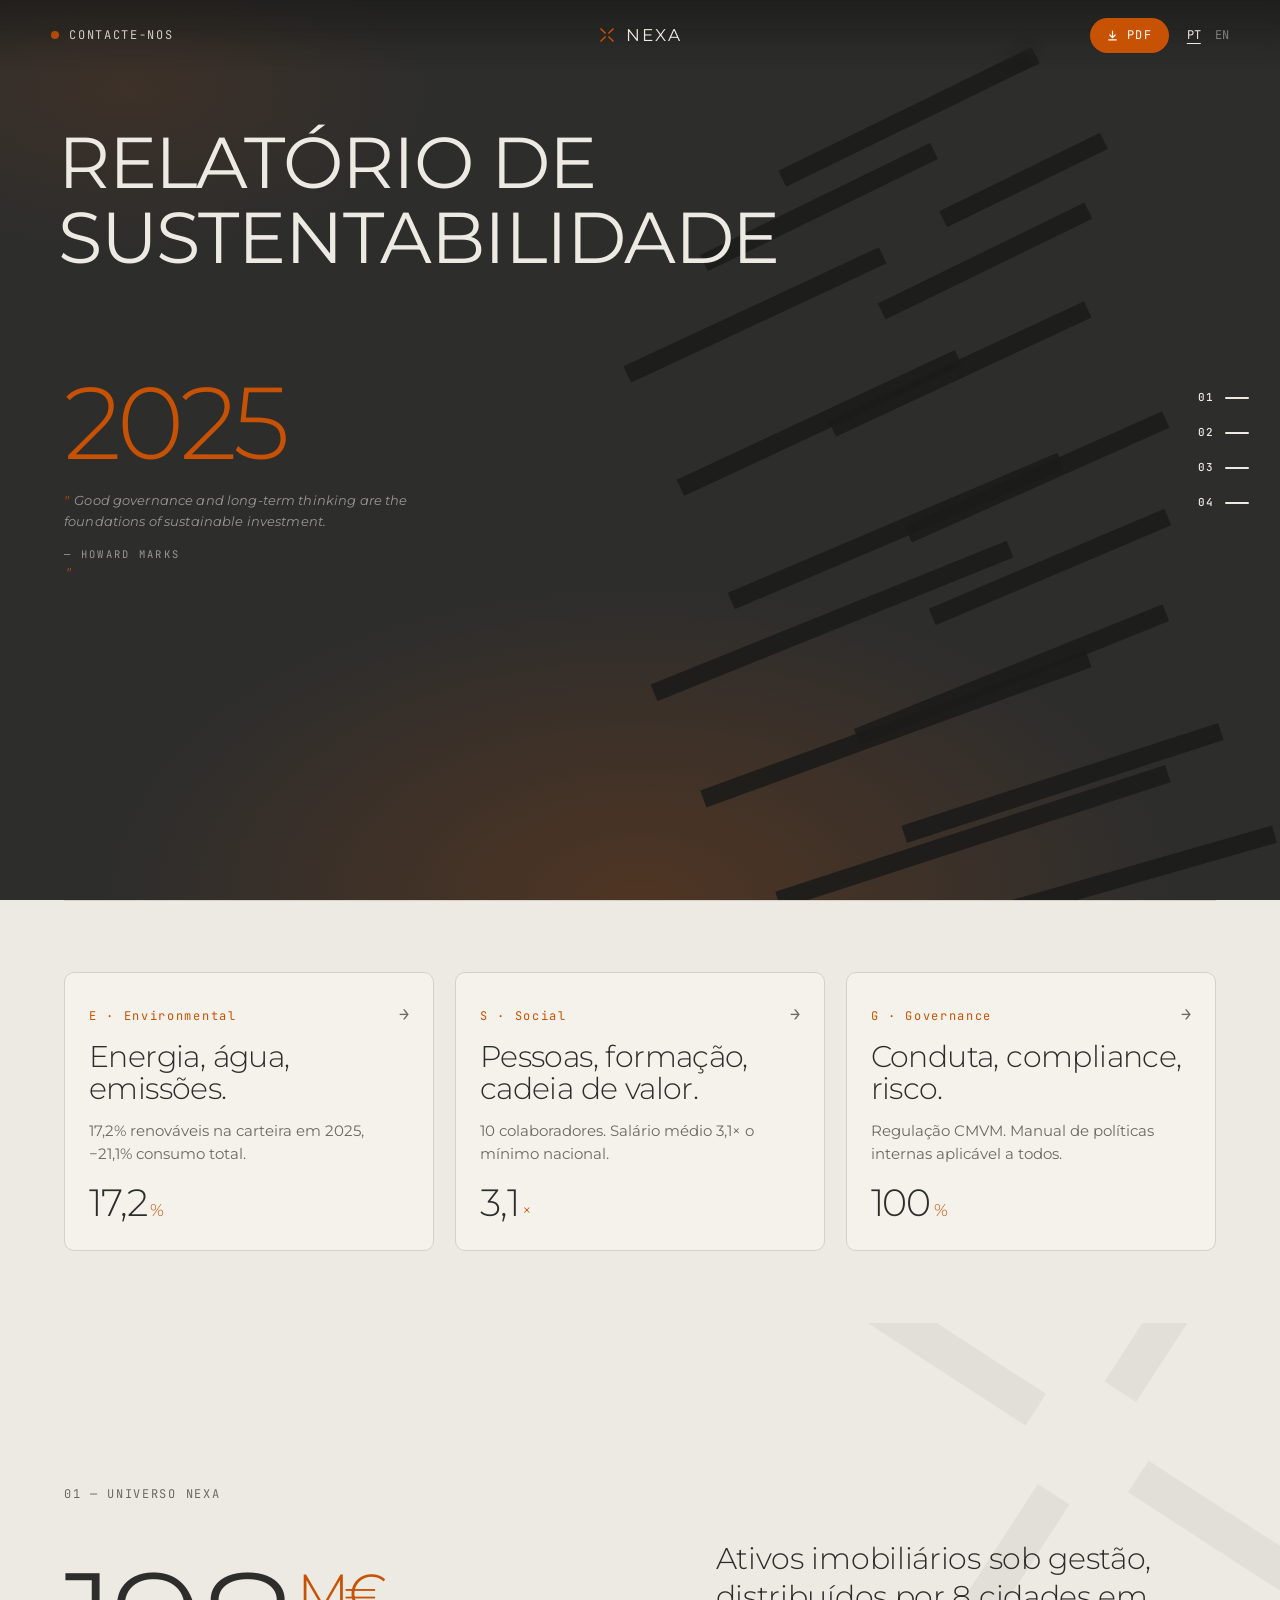
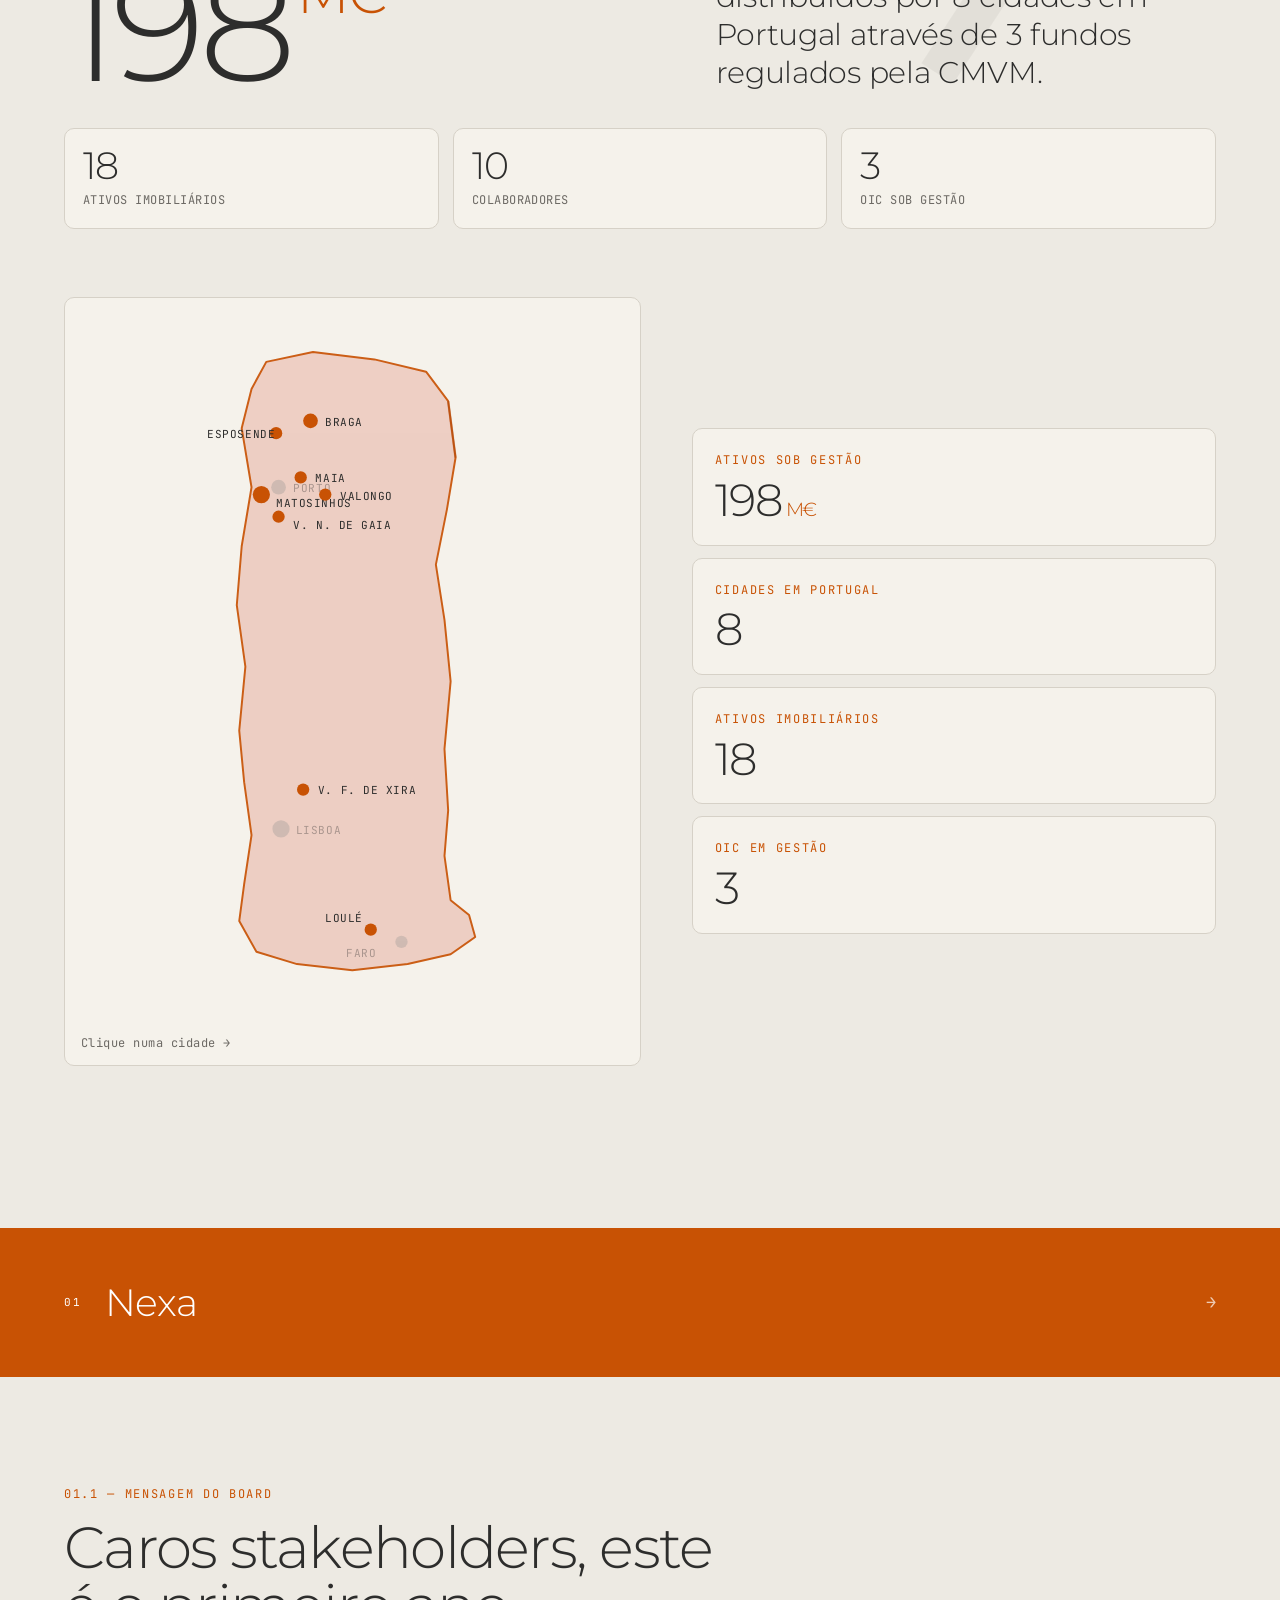
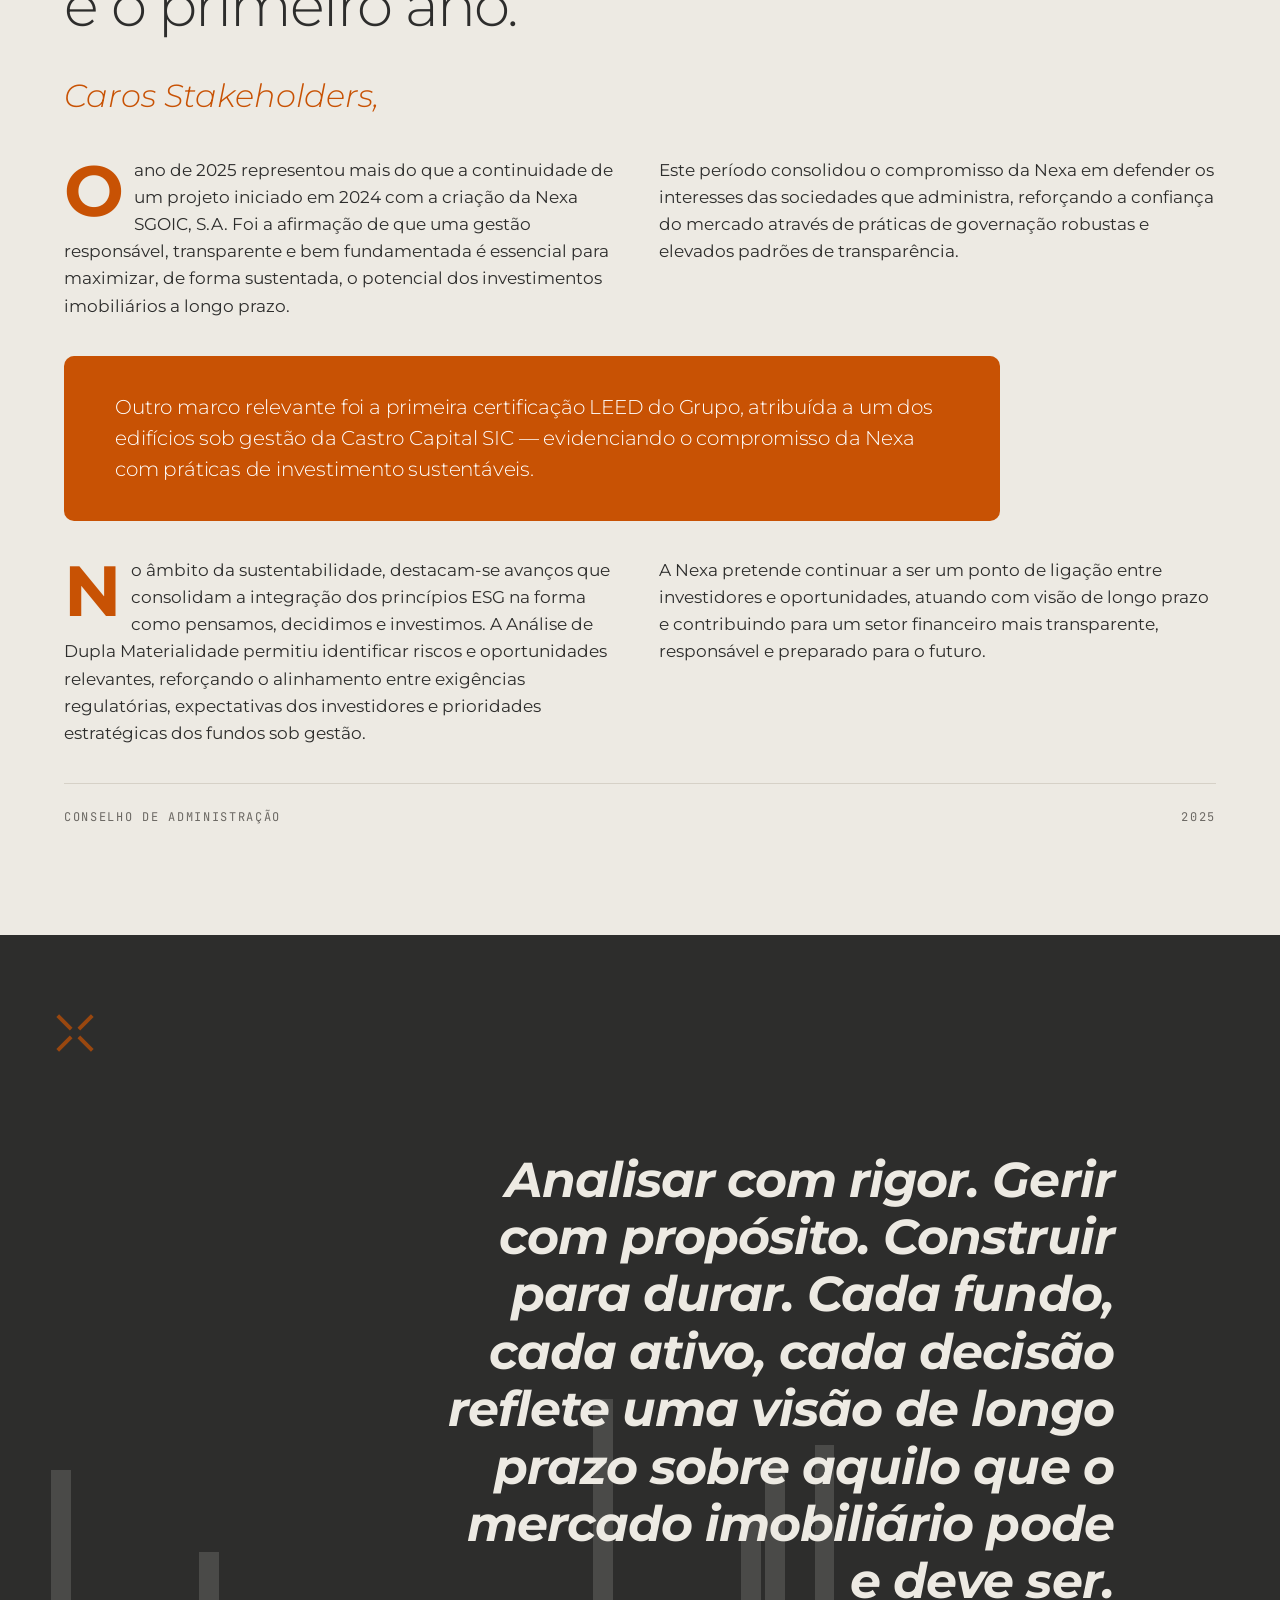
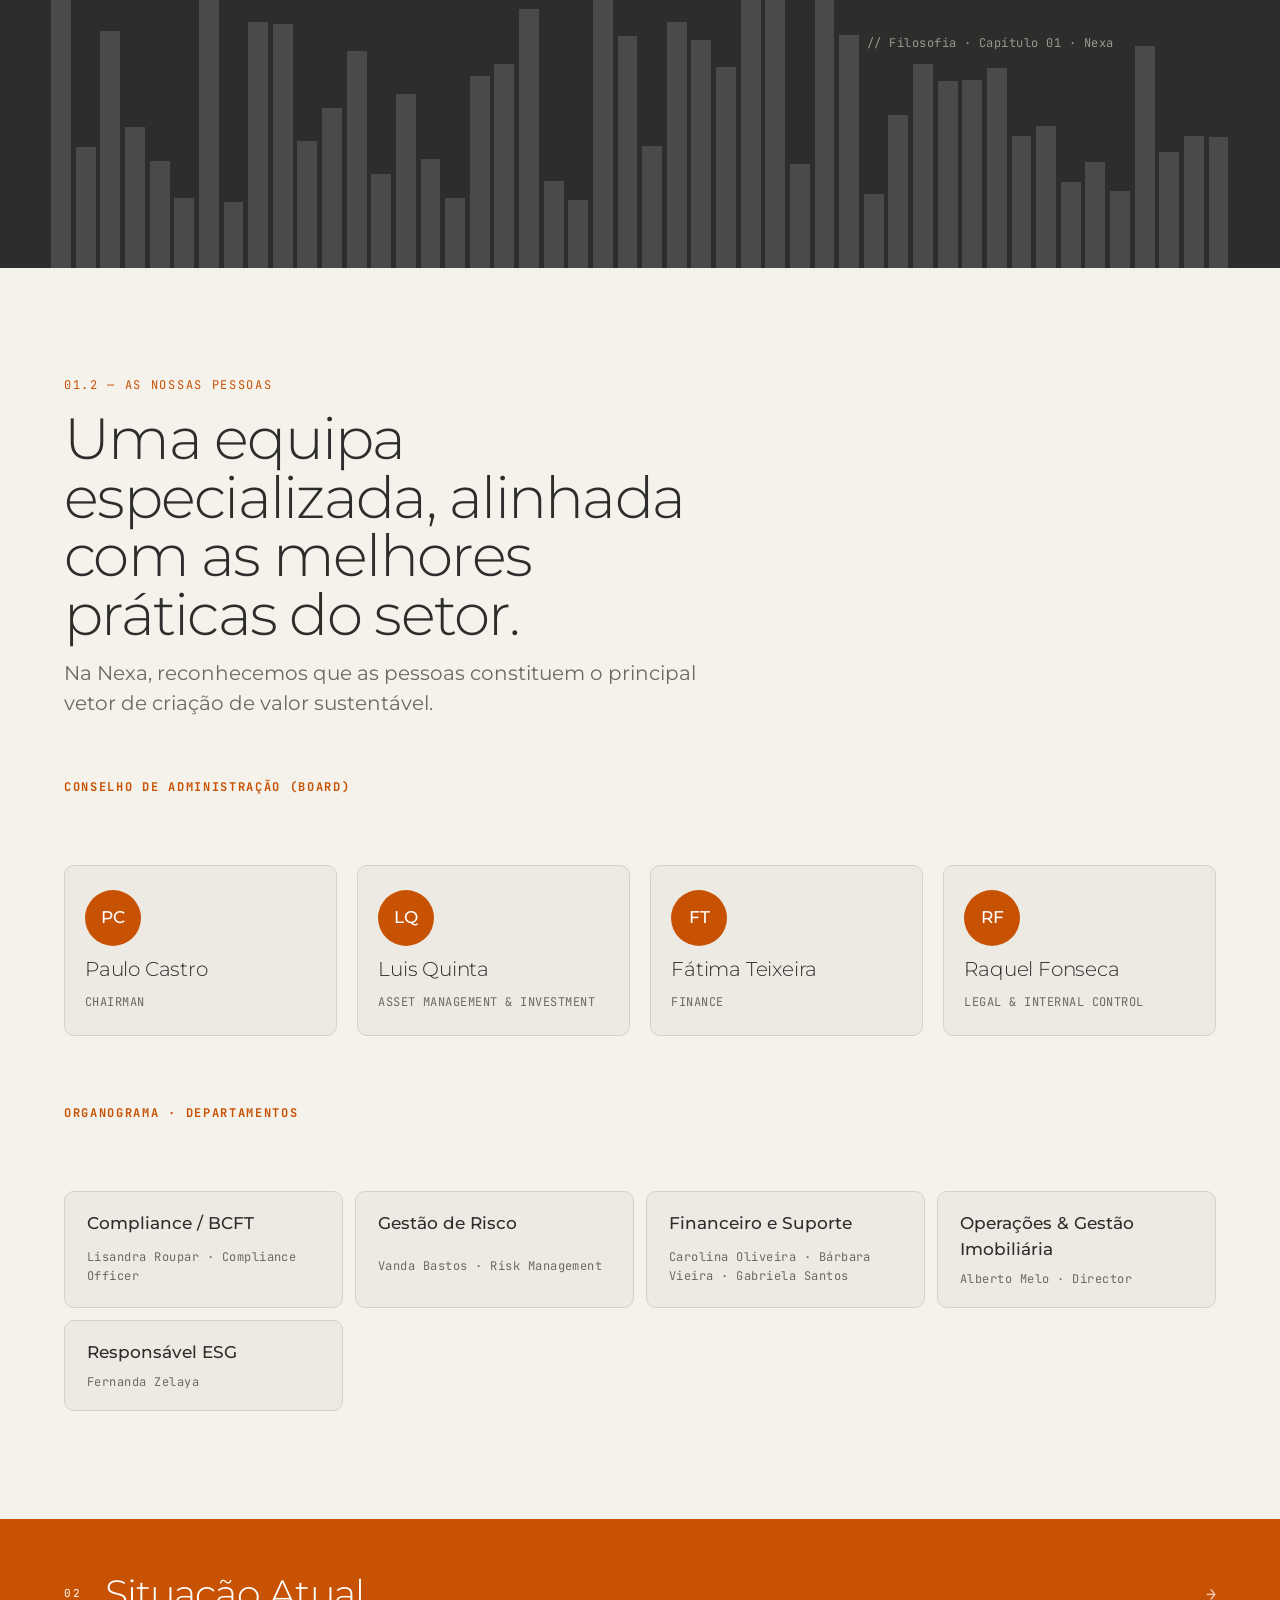
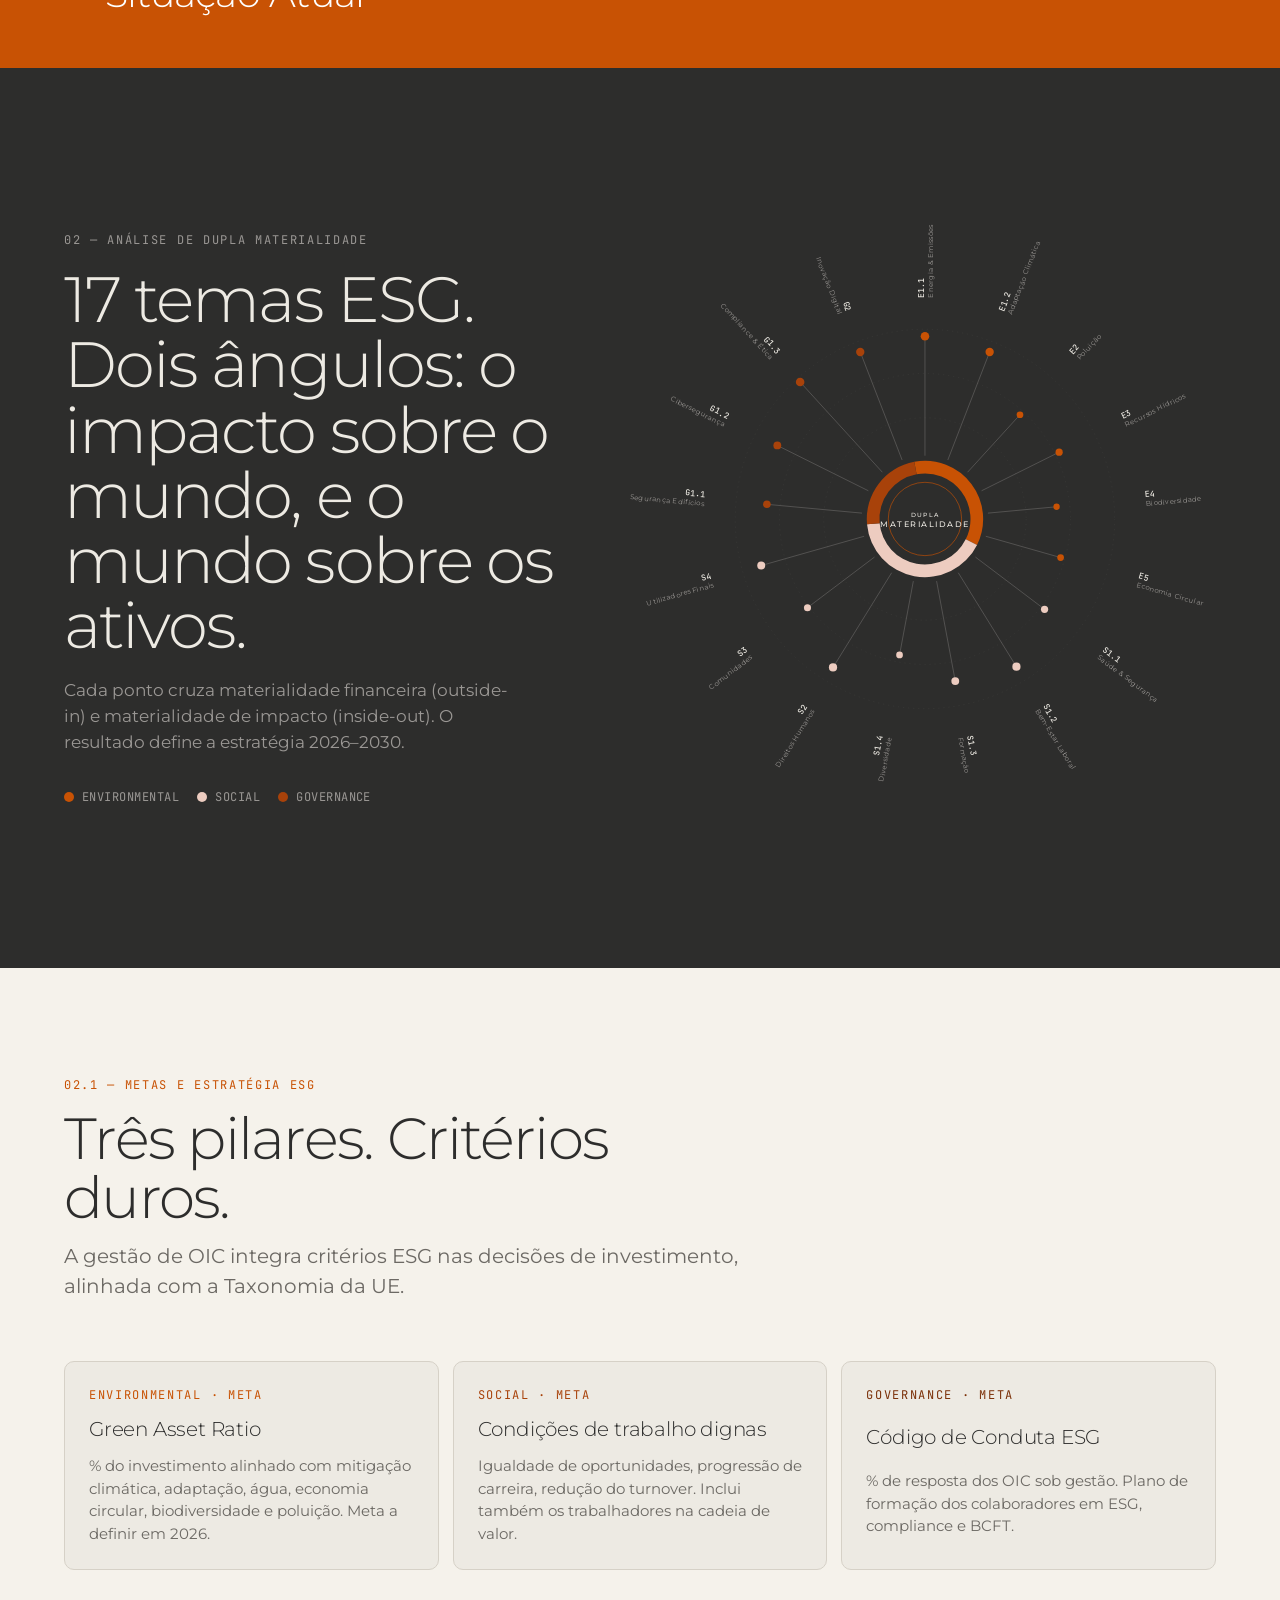
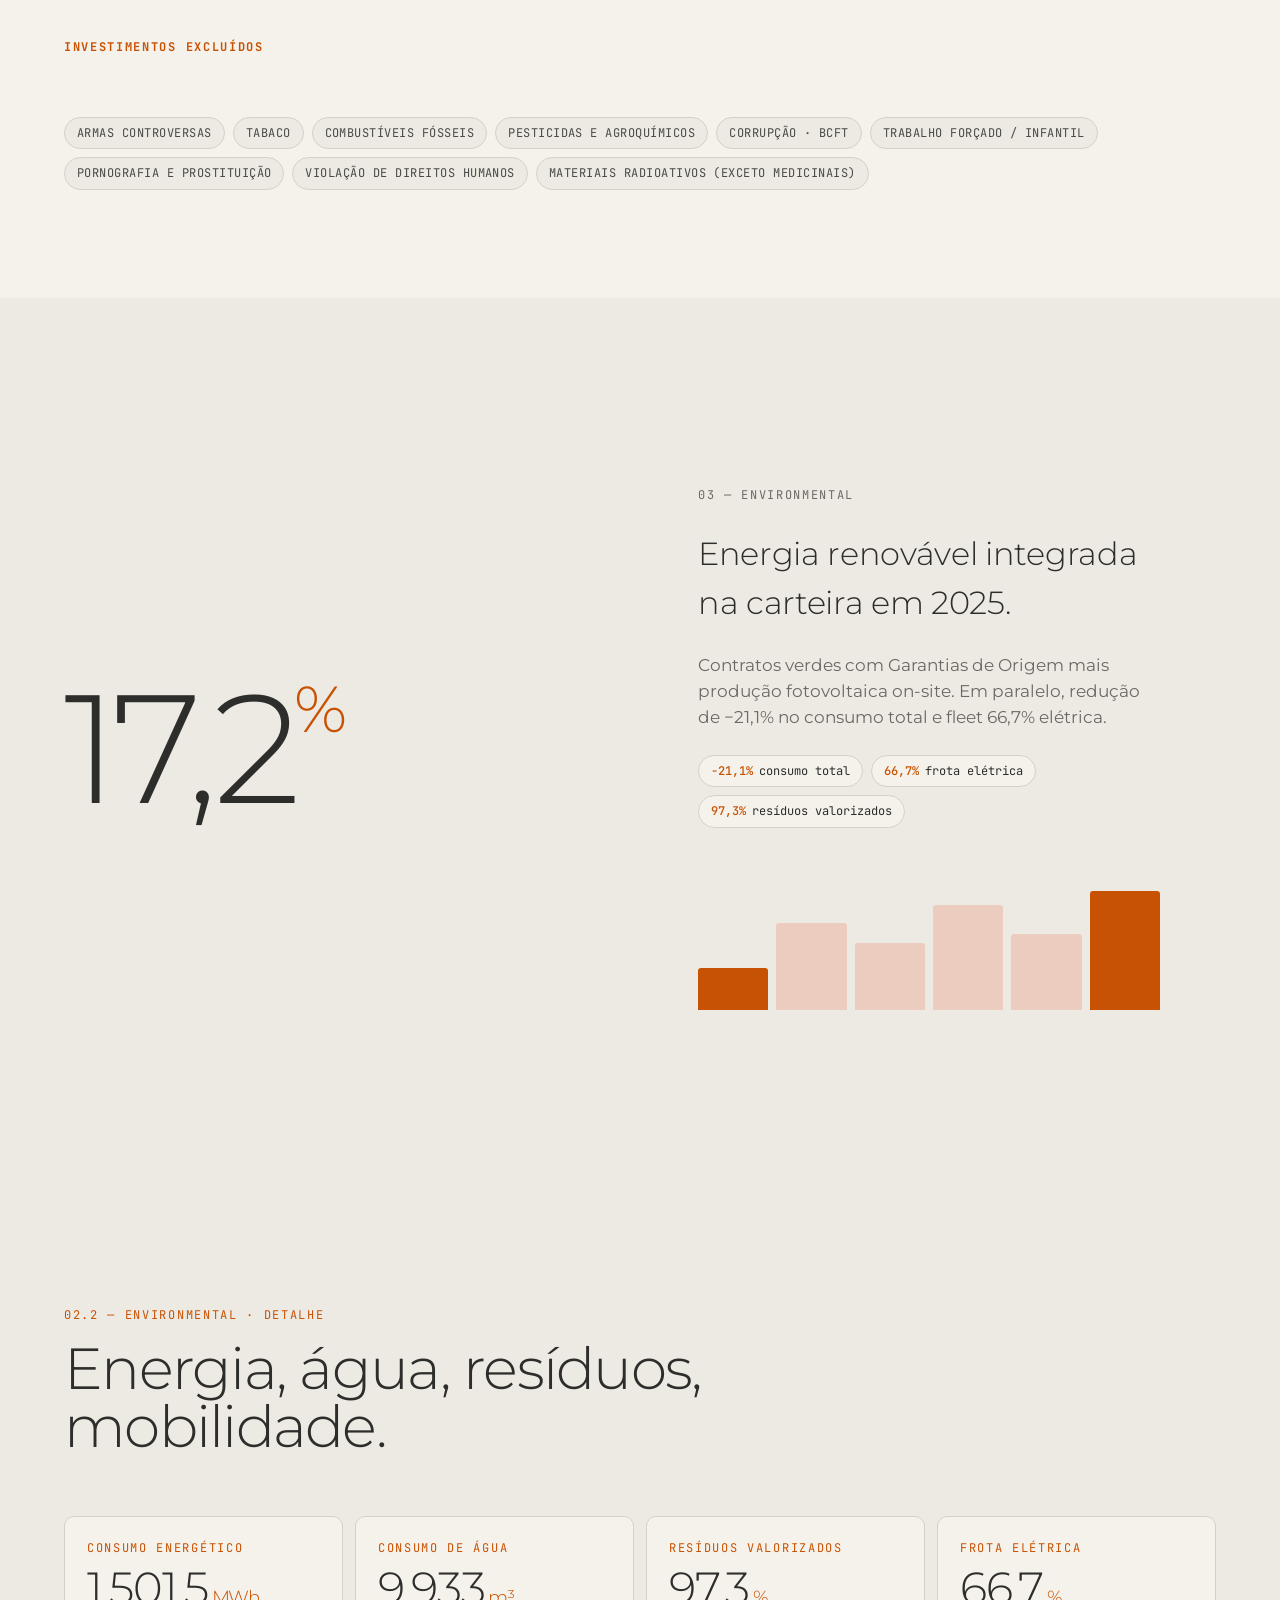
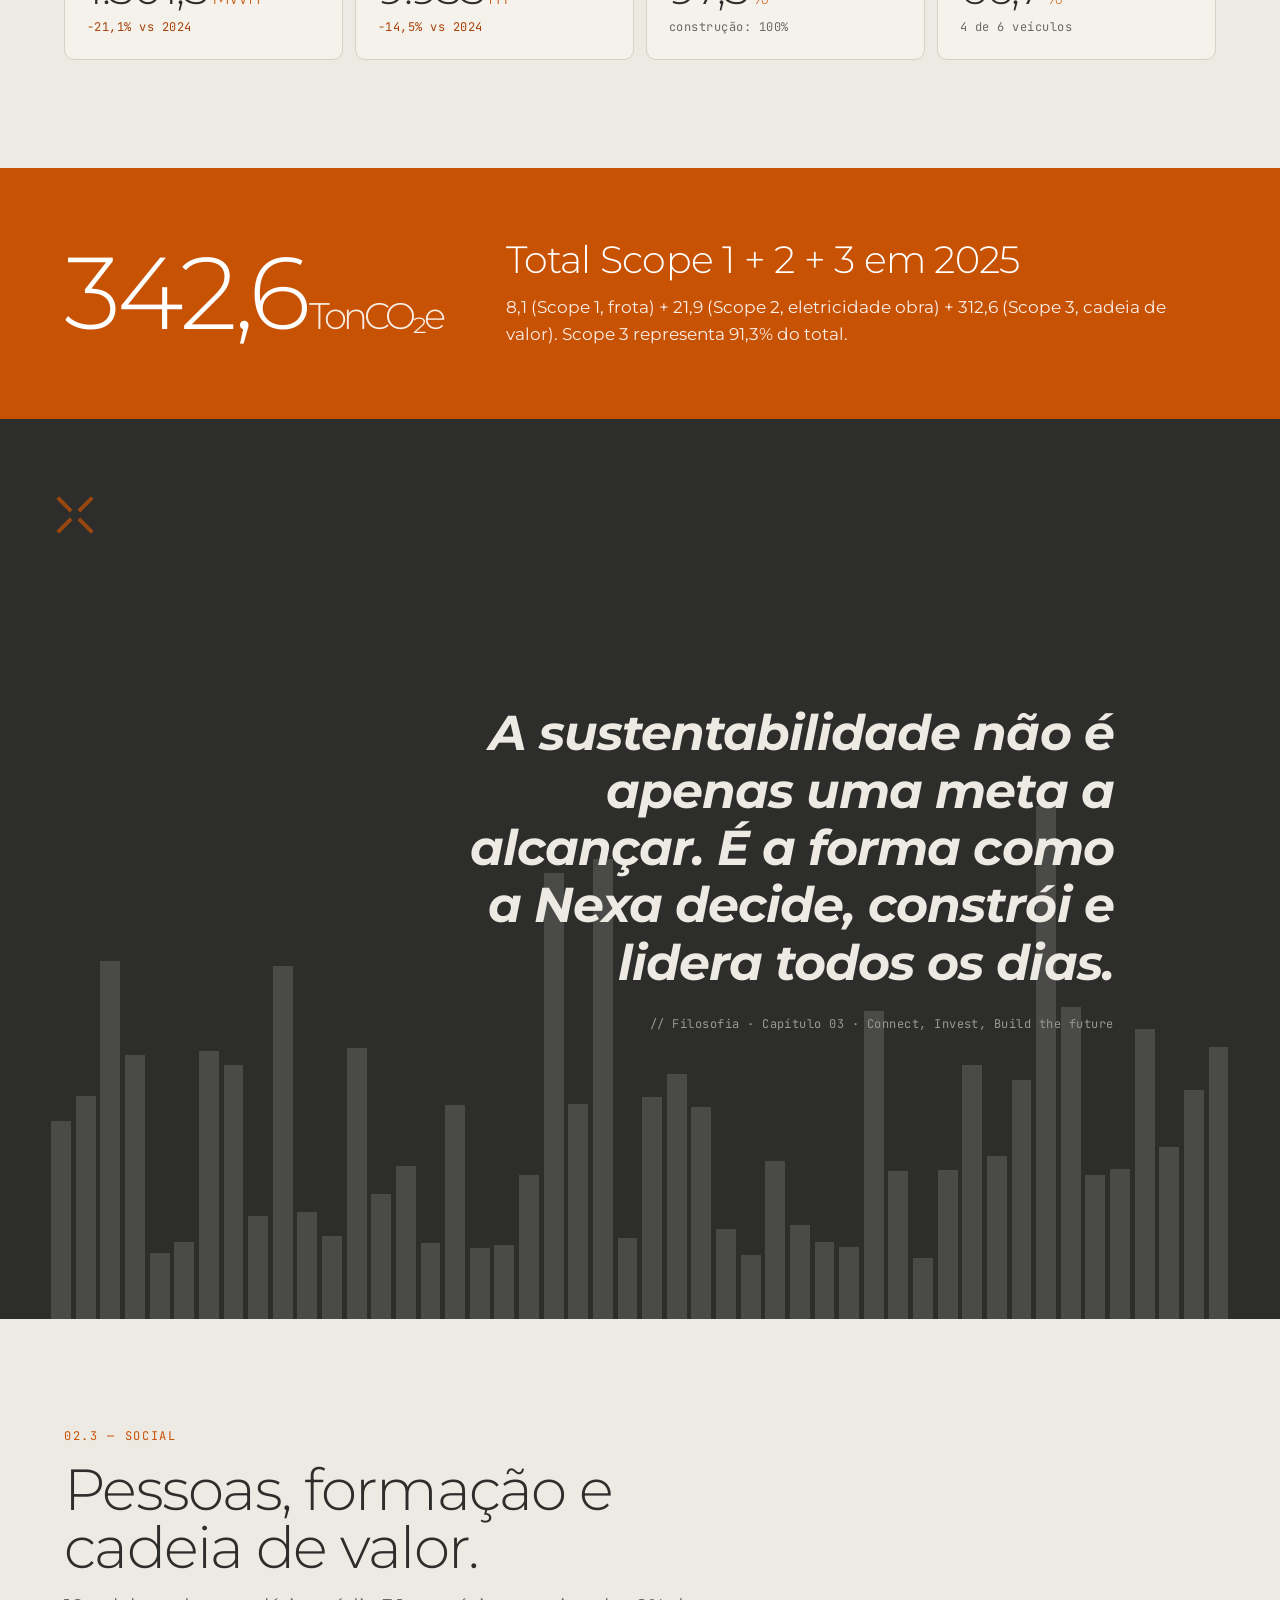
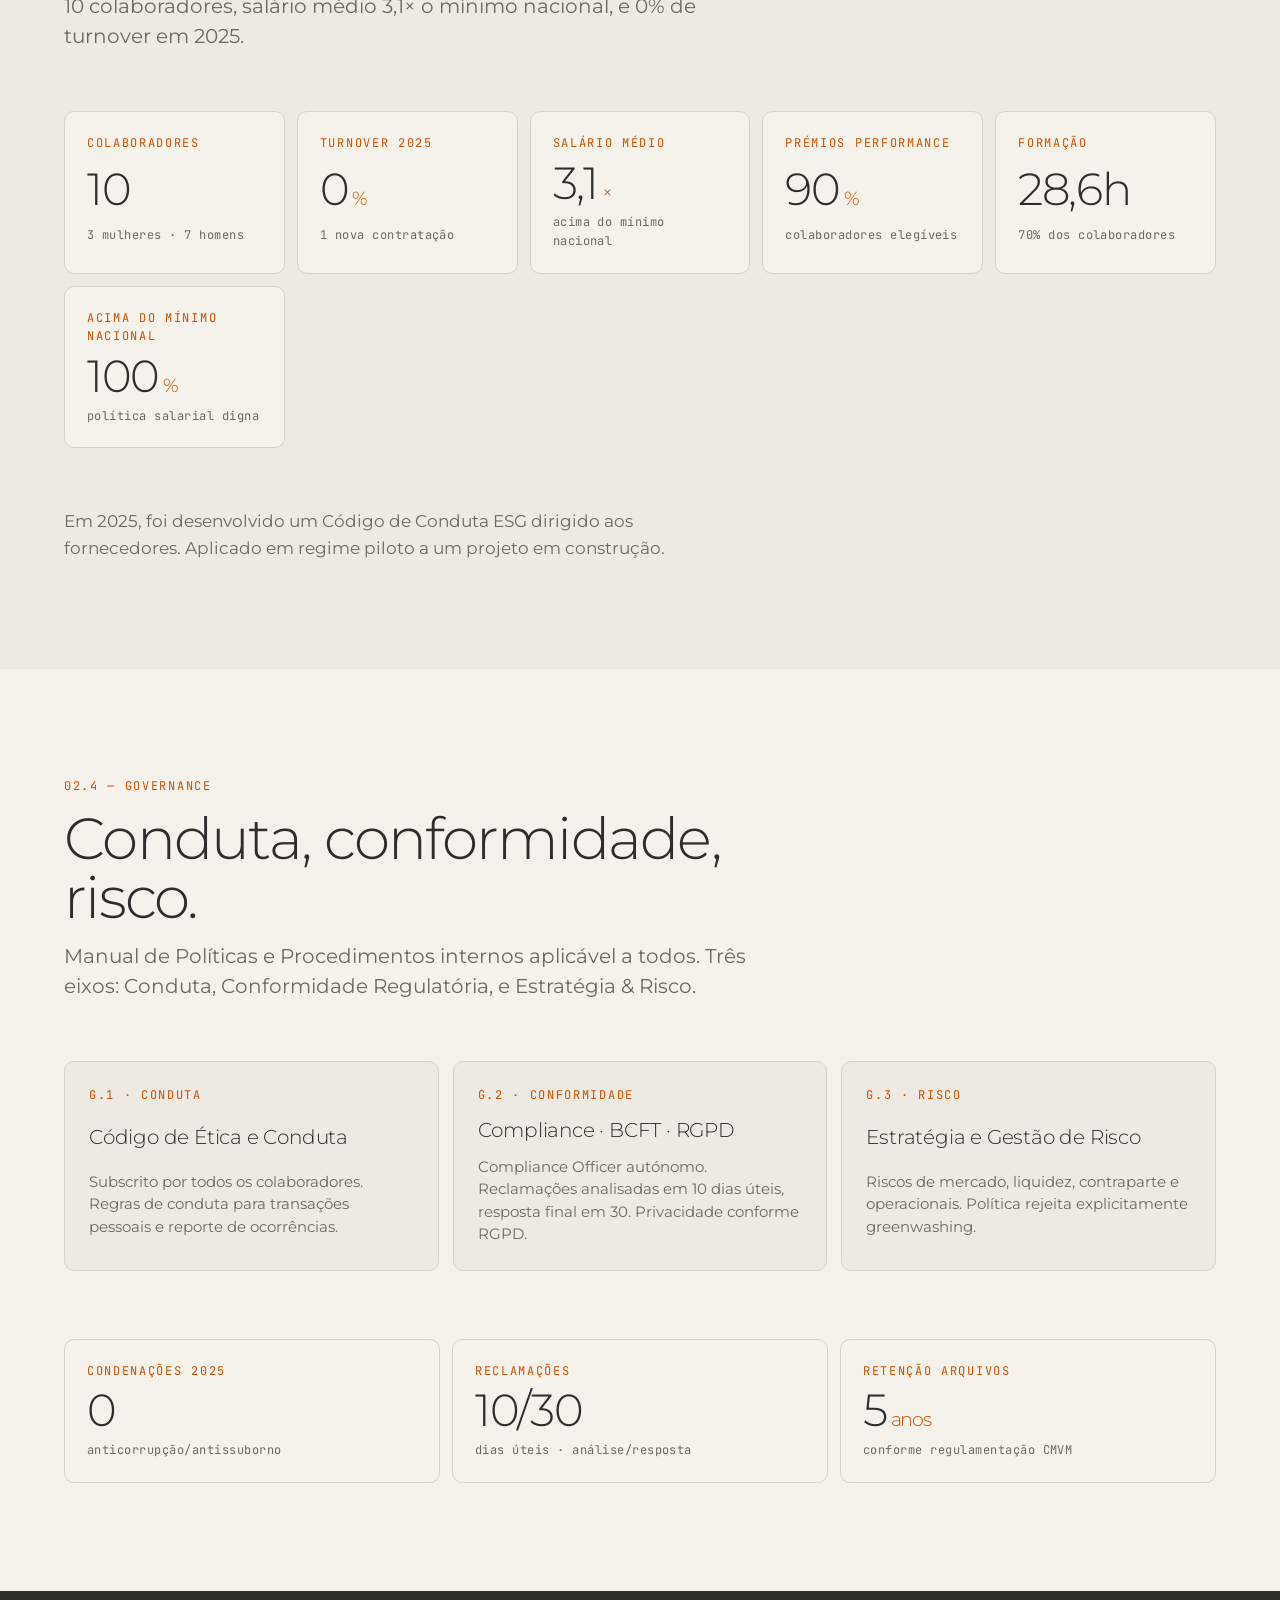
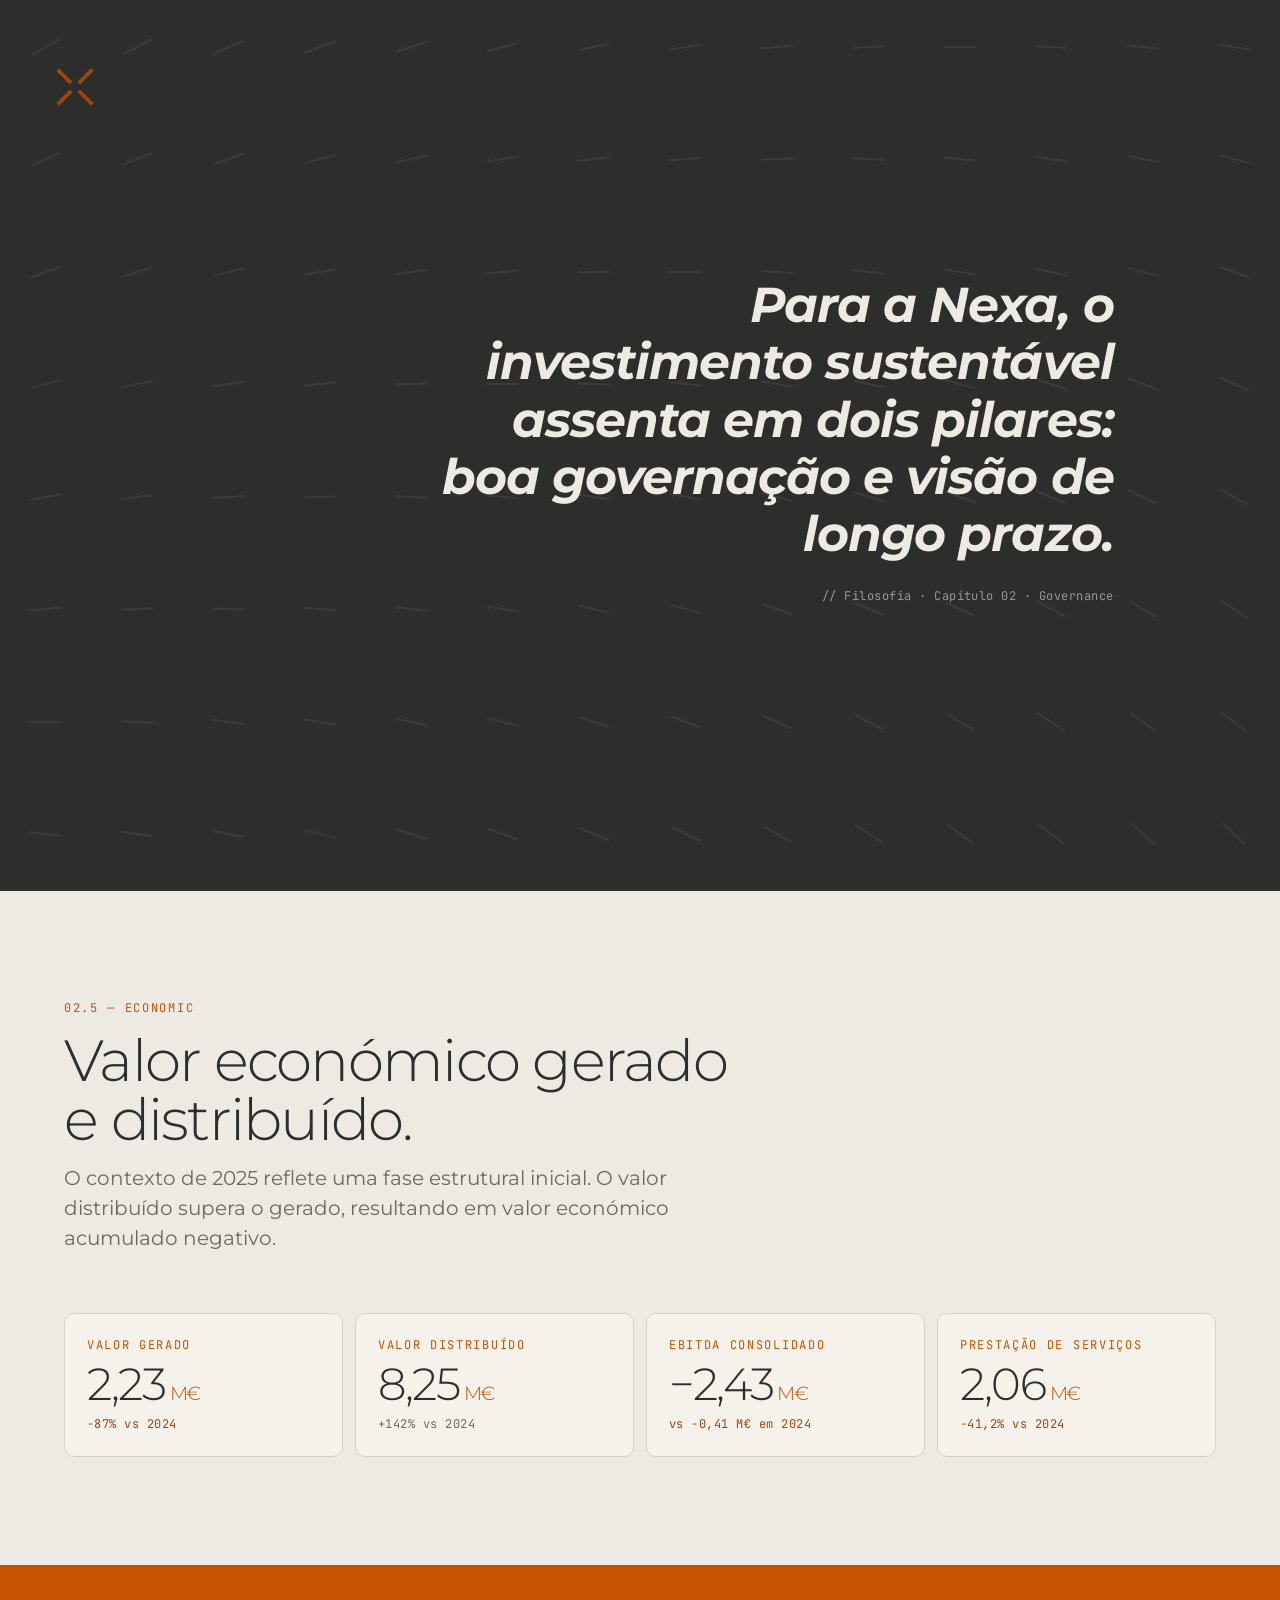
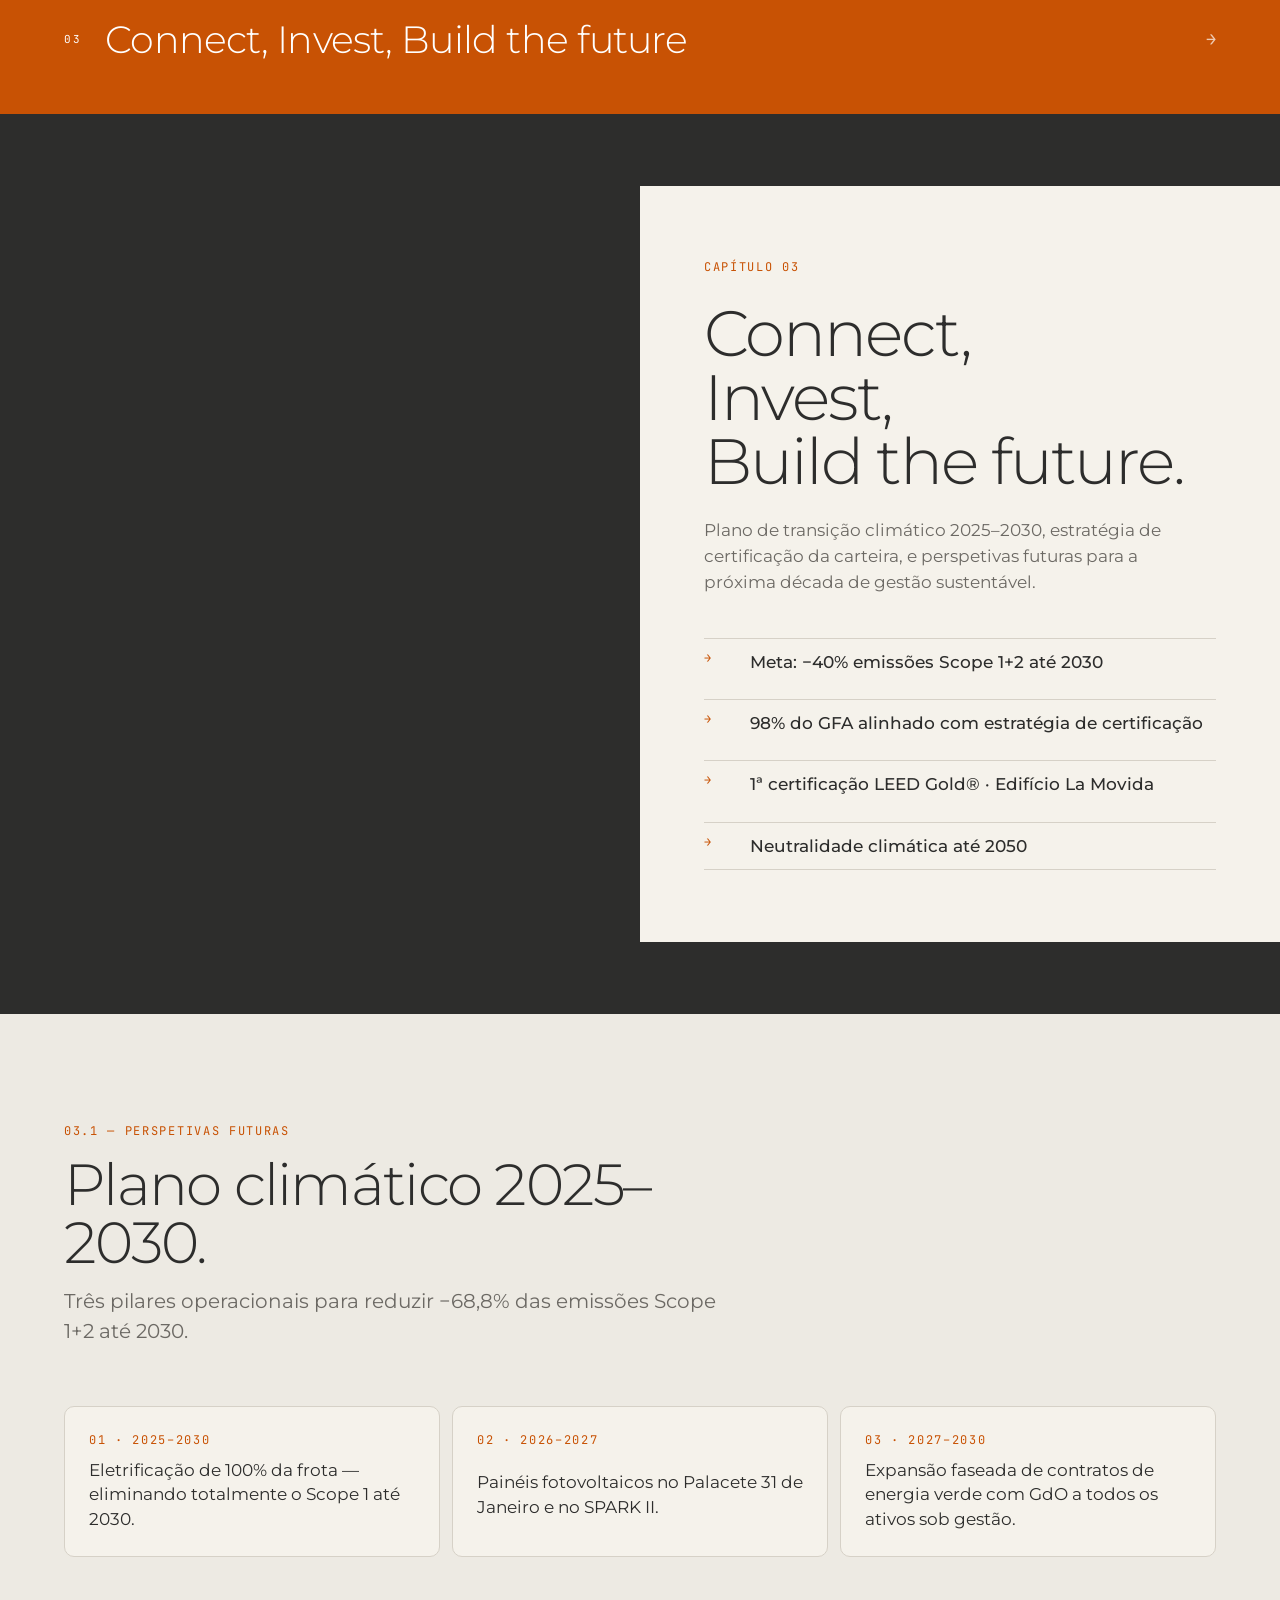
==== commit 641ffa74: "fix: lower 2025 + quote block to avoid overlap with title" ====
--- a/index.html
+++ b/index.html
@@ -180,7 +180,7 @@
     /* 2025 + quote (left, under title) */
     .nx-hero__belowtitle{
       position:absolute;
-      left:clamp(28px,5vw,96px);top:clamp(220px,32vh,360px);
+      left:clamp(28px,5vw,96px);top:clamp(280px,42vh,460px);
       z-index:8;max-width:44vw;
     }
     .nx-hero__year{
